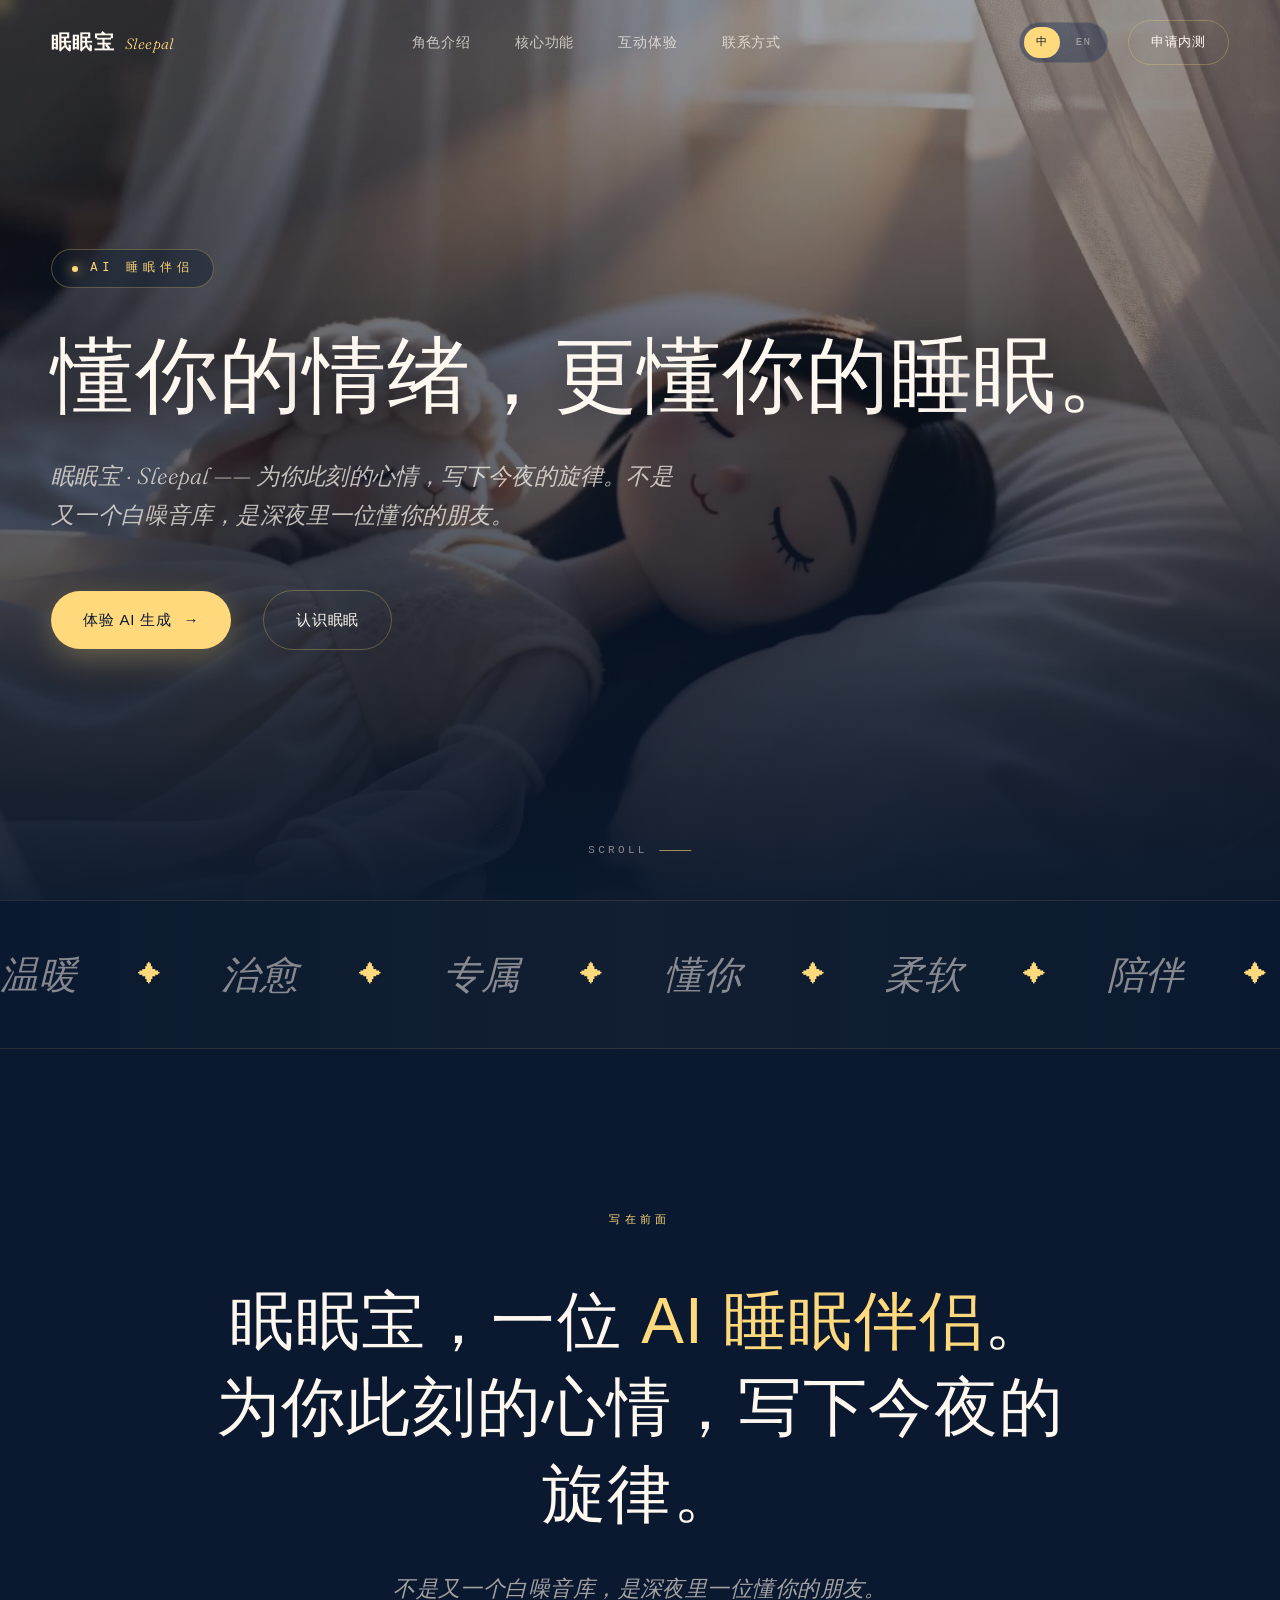
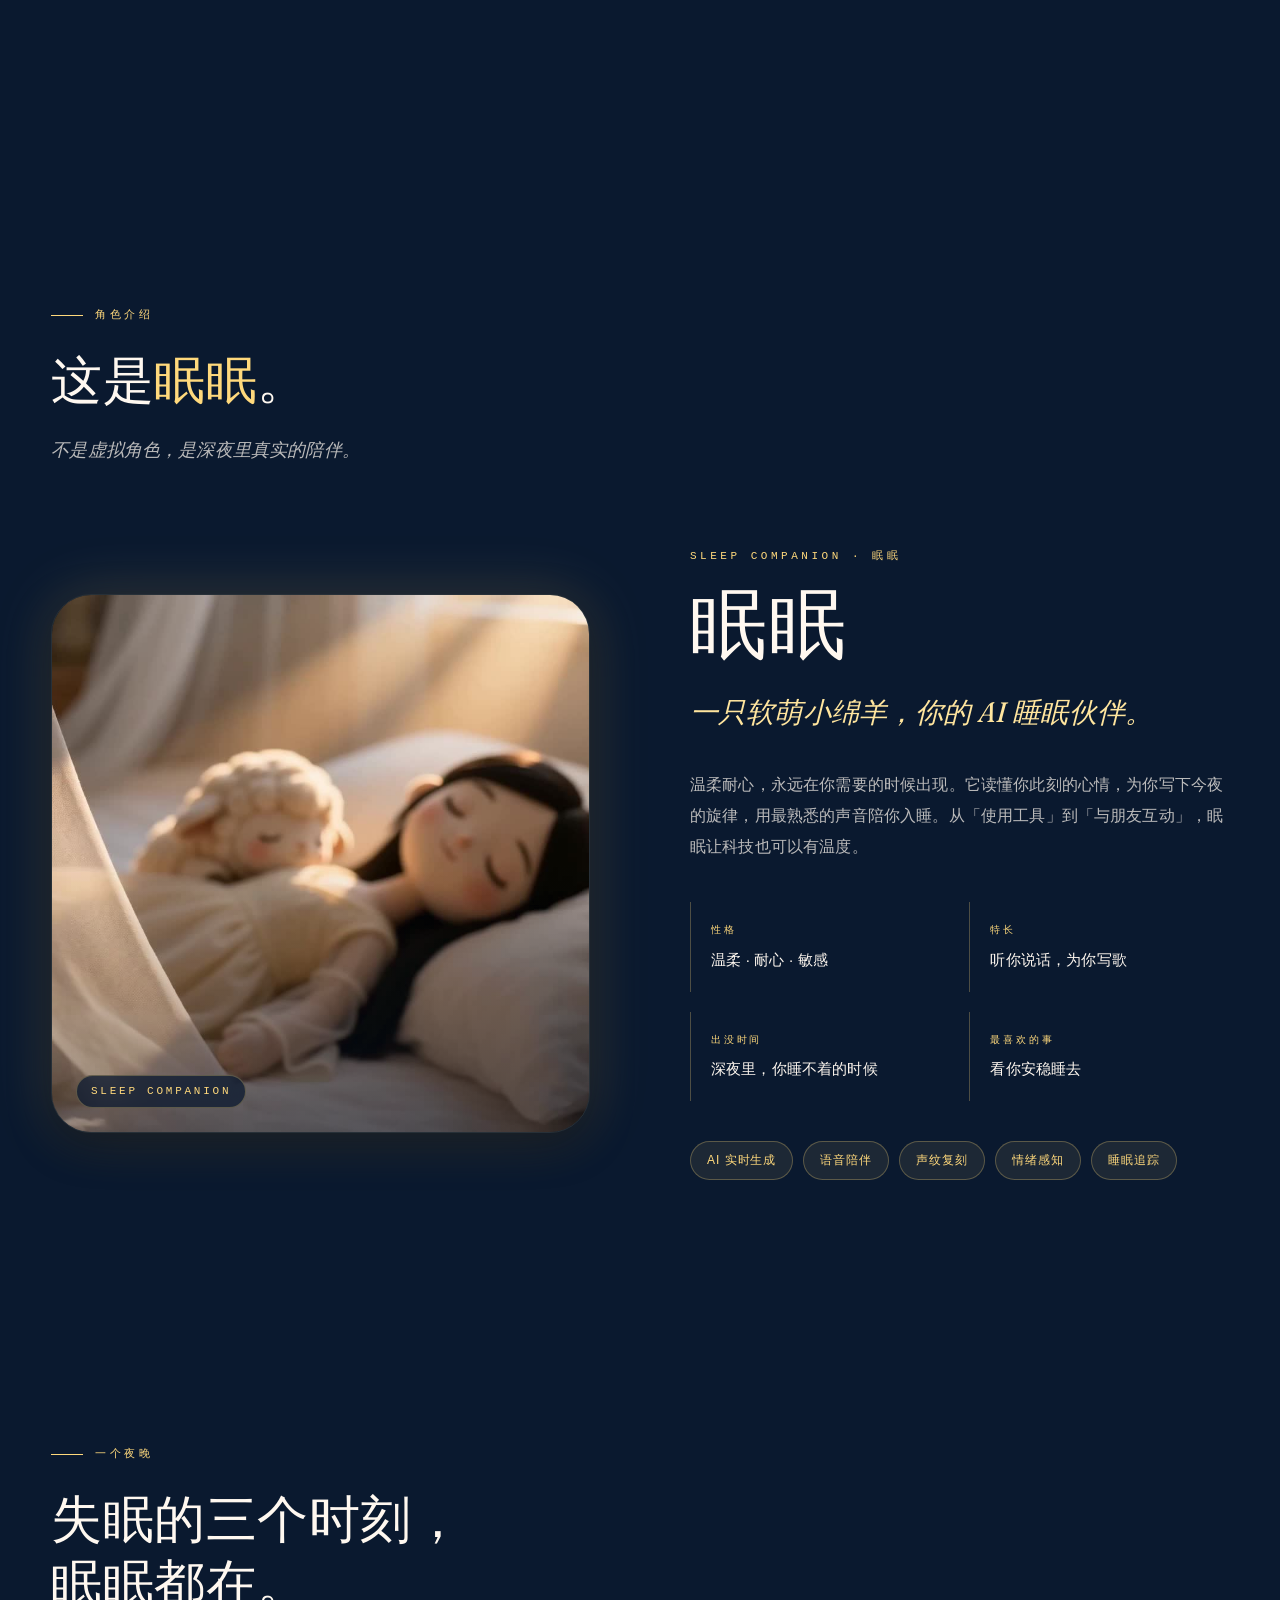
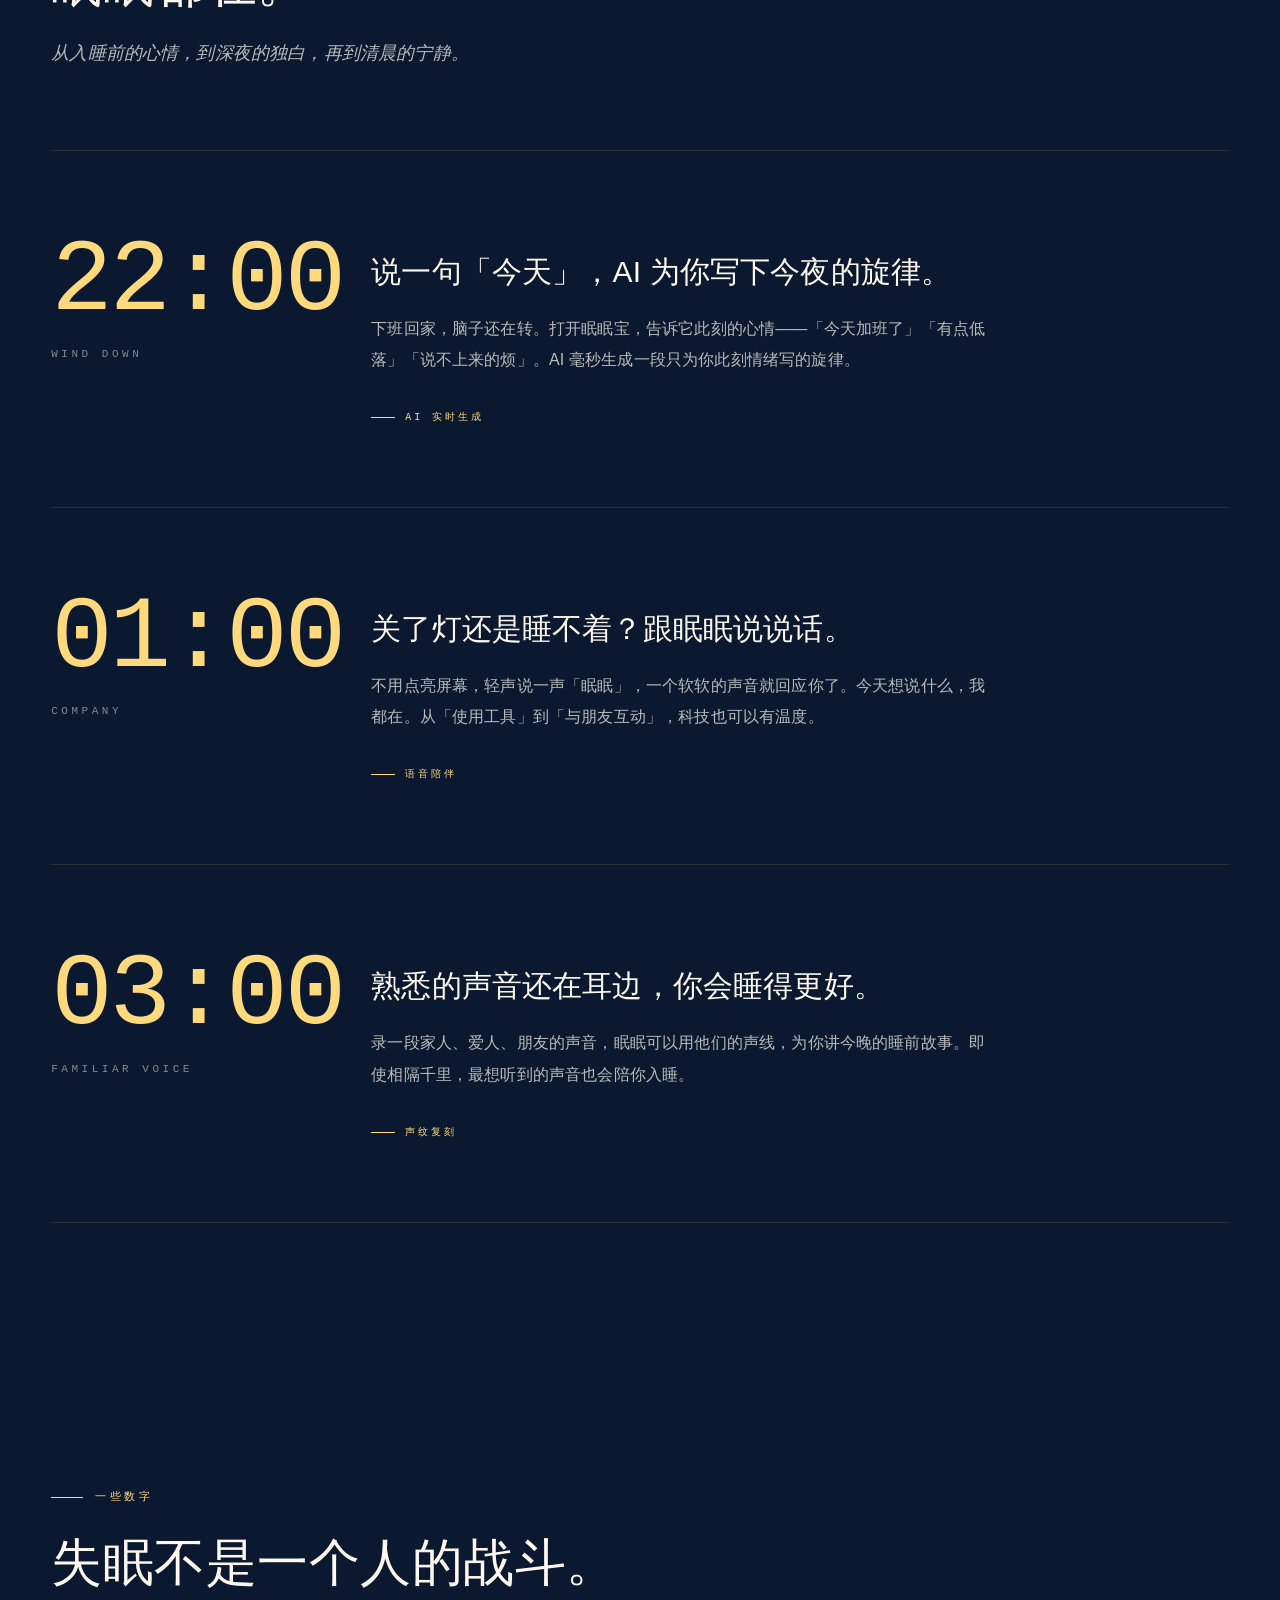
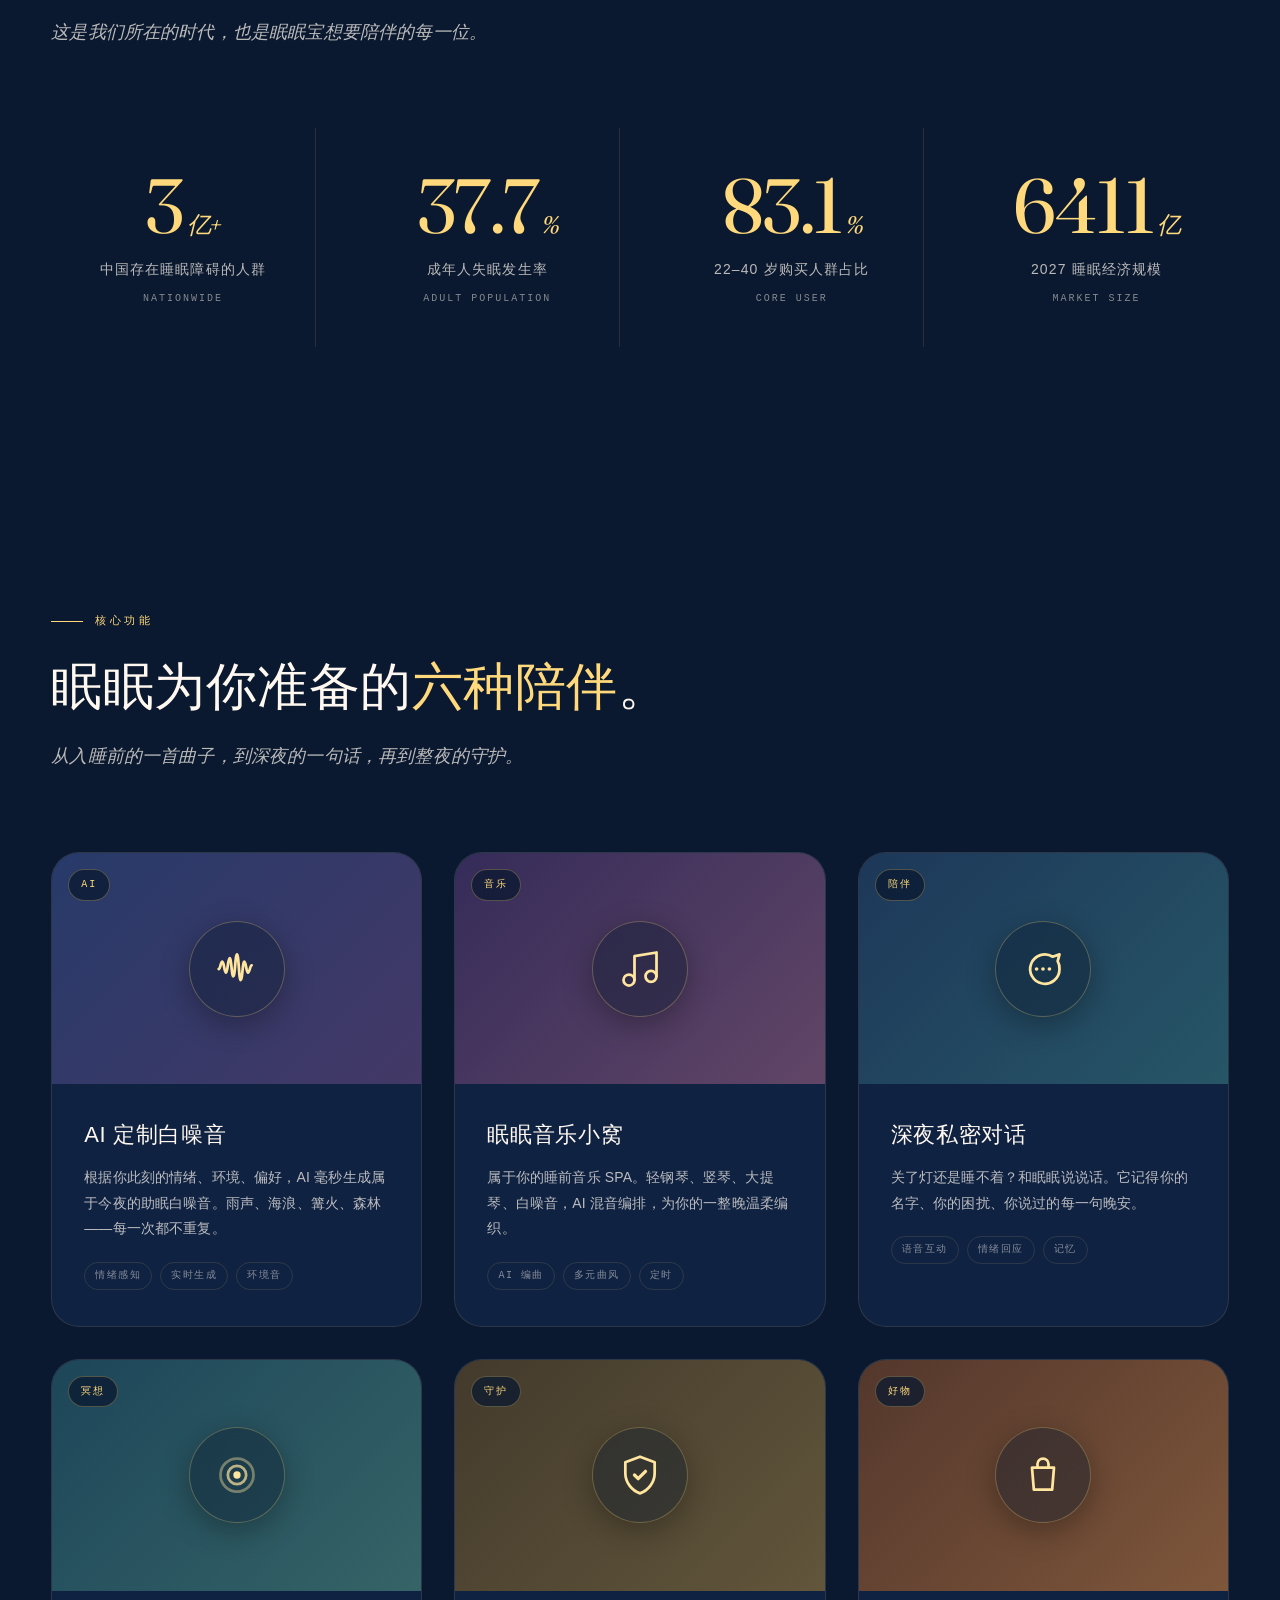
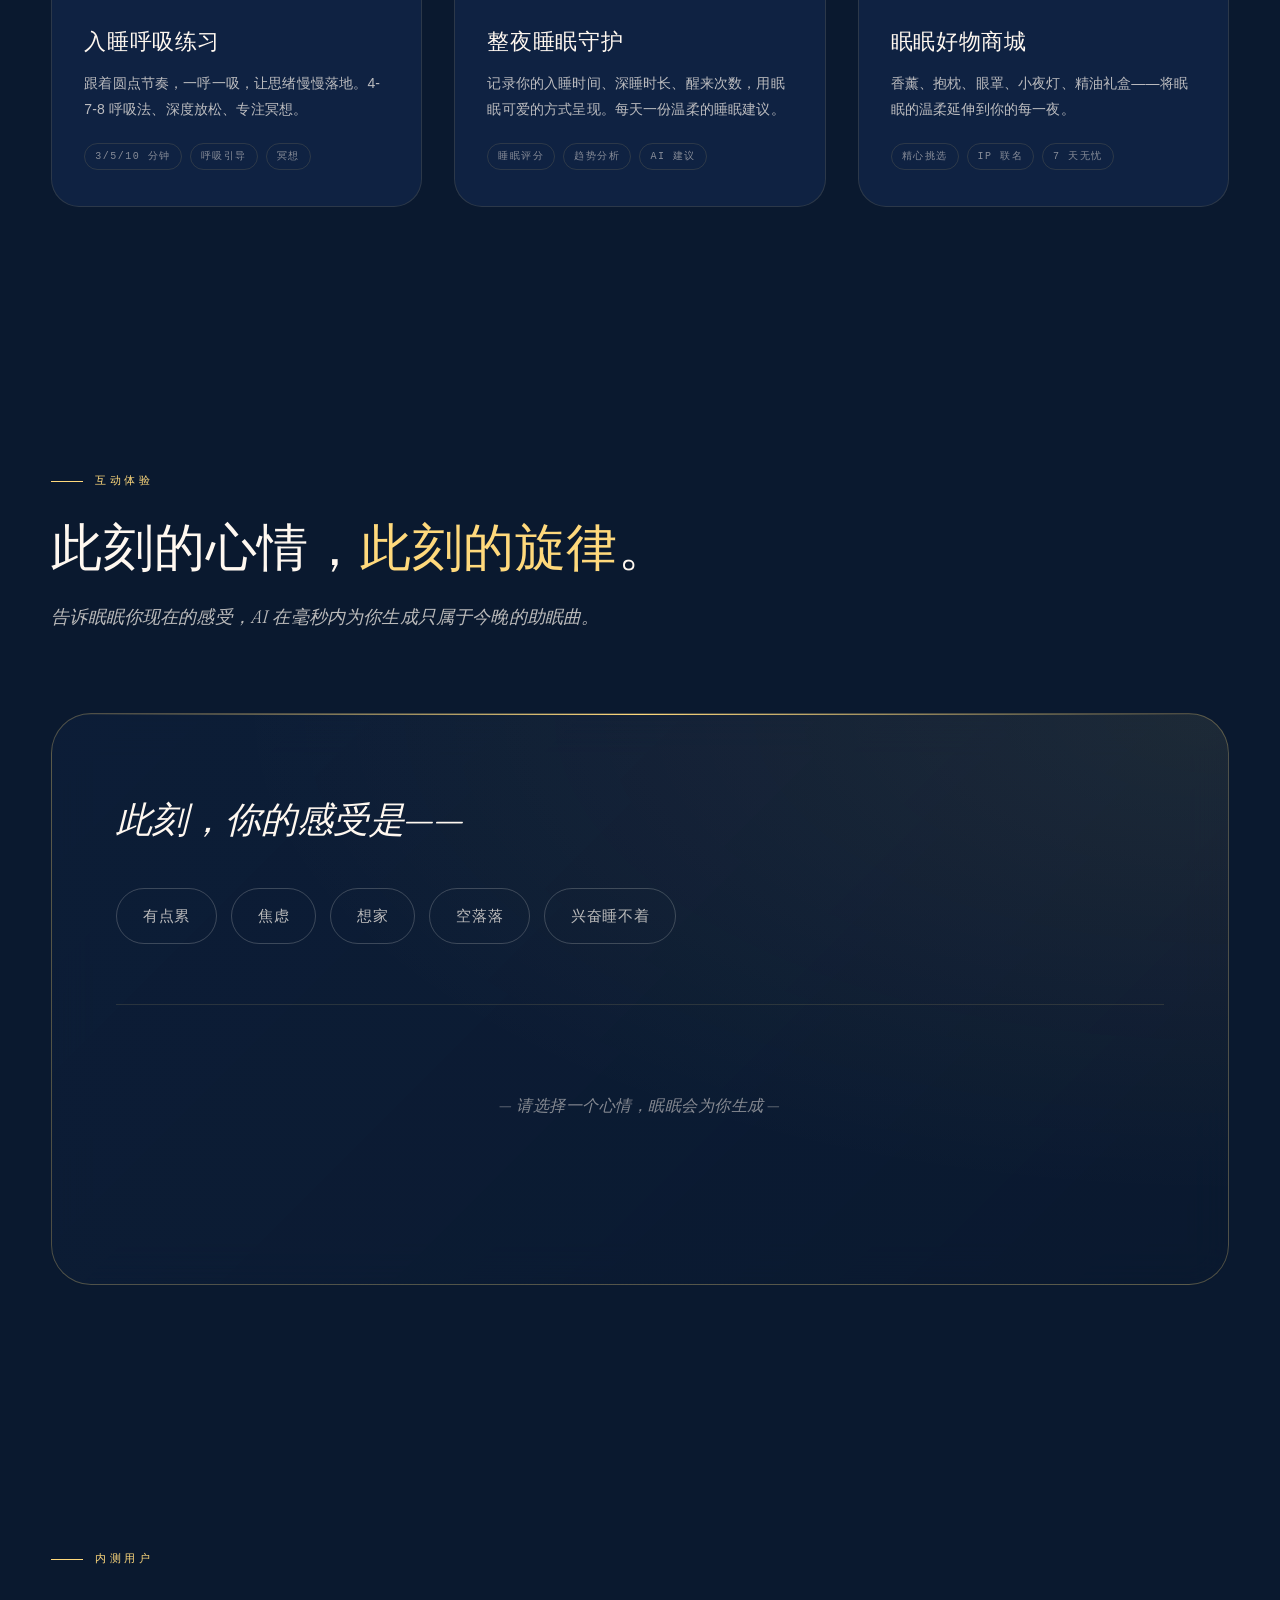
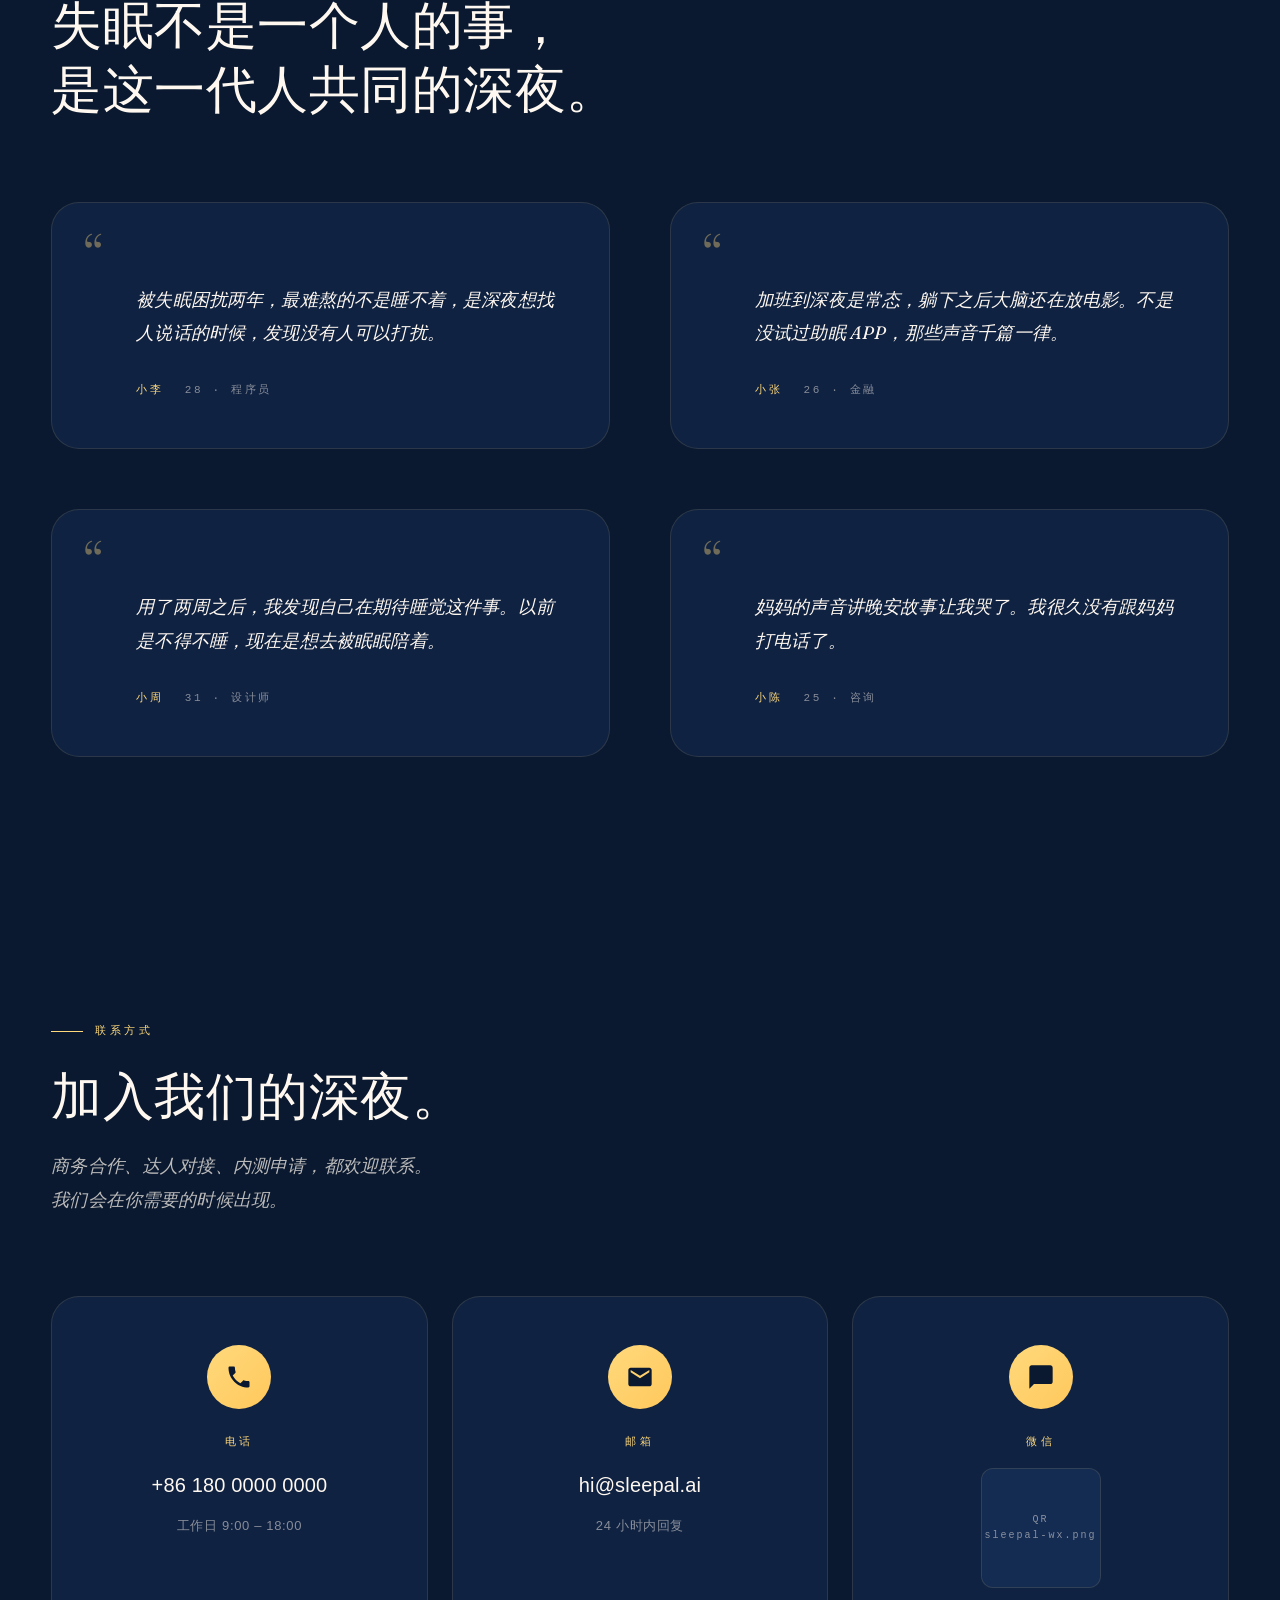
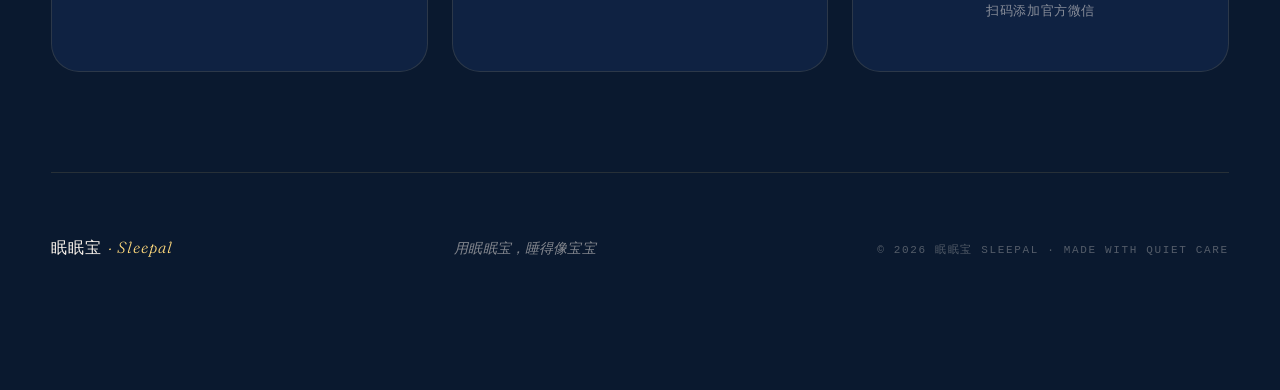
==== mianmianbao/index.html @ ff8b7fc0 "Add mobile-ready Mianmianbao subsite path" ====
<!DOCTYPE html>
<html lang="zh-CN">
<head>
<meta charset="UTF-8">
<meta name="viewport" content="width=device-width, initial-scale=1.0, viewport-fit=cover">
<meta name="theme-color" content="#0A192F">
<title>眠眠宝 Sleepal · AI 睡眠伴侣</title>
<link rel="icon" type="image/svg+xml" href="favicon.svg">
<link rel="preconnect" href="https://fonts.googleapis.com">
<link rel="preconnect" href="https://fonts.gstatic.com" crossorigin>
<link href="https://fonts.googleapis.com/css2?family=Inter:wght@300;400;500;600&family=Fraunces:opsz,wght@9..144,300;9..144,400;9..144,500;9..144,600&display=swap" rel="stylesheet">

<style>
:root {
  --bg-primary: #0A192F;
  --bg-secondary: #0F1F3D;
  --bg-tertiary: #142B52;
  --bg-card: rgba(20, 43, 82, 0.55);
  --bg-card-hover: rgba(20, 43, 82, 0.8);
  --border-subtle: rgba(255, 217, 124, 0.12);
  --border-strong: rgba(255, 217, 124, 0.28);
  --text-primary: #FFF8F0;
  --text-secondary: rgba(255, 248, 240, 0.72);
  --text-tertiary: rgba(255, 248, 240, 0.5);
  --text-quaternary: rgba(255, 248, 240, 0.3);
  --accent: #FFD97C;
  --accent-bright: #FFE59E;
  --accent-warm: #FFC85C;
  --accent-glow: rgba(255, 217, 124, 0.2);
  --accent-soft: rgba(255, 217, 124, 0.08);
  --peach: #FFE8D6;
  --dust-pink: #E8B4C8;
  --dust-lilac: #C4B4E0;
  --dust-mint: #B4E0D4;
  --font-cn: "PingFang SC", "Source Han Sans SC", "Noto Sans SC", -apple-system, BlinkMacSystemFont, sans-serif;
  --font-en: "Inter", -apple-system, BlinkMacSystemFont, sans-serif;
  --font-serif: "Fraunces", "Songti SC", "STSong", Georgia, serif;
  --font-mono: "SF Mono", "JetBrains Mono", "Menlo", monospace;
  --max-width: 1700px;
  --gutter: clamp(24px, 4vw, 80px);
  --section-py: clamp(80px, 10vw, 160px);
  --radius-sm: 12px;
  --radius: 20px;
  --radius-lg: 28px;
  --radius-xl: 40px;
  --radius-pill: 100px;
  --shadow-glow: 0 0 60px rgba(255, 217, 124, 0.2);
  --shadow-card: 0 12px 40px rgba(0, 0, 0, 0.4);
  --shadow-card-hover: 0 24px 60px rgba(0, 0, 0, 0.55);
  --ease: cubic-bezier(0.22, 1, 0.36, 1);
  --duration: 0.4s;
}
*, *::before, *::after { box-sizing: border-box; margin: 0; padding: 0; }
html { -webkit-font-smoothing: antialiased; -moz-osx-font-smoothing: grayscale; scroll-behavior: smooth; }
img, video { max-width: 100%; height: auto; display: block; }
button { font: inherit; color: inherit; background: none; border: none; cursor: pointer; }
a { color: inherit; text-decoration: none; }
ul { list-style: none; padding: 0; }
body { background: var(--bg-primary); color: var(--text-primary); font-family: var(--font-cn); font-weight: 300; line-height: 1.75; min-height: 100vh; overflow-x: hidden; letter-spacing: 0.01em; cursor: none; }
body[data-lang="en"] { font-family: var(--font-en); }

.cursor-dot, .cursor-glow { position: fixed; top: 0; left: 0; pointer-events: none; z-index: 9999; will-change: transform; transform: translate3d(-100px, -100px, 0); border-radius: 50%; }
.cursor-dot { width: 8px; height: 8px; background: var(--accent); box-shadow: 0 0 12px var(--accent); transition: width 0.3s var(--ease), height 0.3s var(--ease), opacity 0.3s ease; margin-left: -4px; margin-top: -4px; }
.cursor-glow { width: 40px; height: 40px; background: radial-gradient(circle, rgba(255, 217, 124, 0.35) 0%, transparent 70%); filter: blur(8px); transition: width 0.5s var(--ease), height 0.5s var(--ease), opacity 0.5s ease; margin-left: -20px; margin-top: -20px; }
.cursor-dot.hover { width: 40px; height: 40px; margin-left: -20px; margin-top: -20px; background: transparent; border: 1.5px solid var(--accent); }
.cursor-glow.hover { width: 100px; height: 100px; margin-left: -50px; margin-top: -50px; opacity: 0.7; }
@media (hover: none) { body { cursor: auto; } .cursor-dot, .cursor-glow { display: none; } }

.blobs { position: fixed; inset: 0; z-index: 0; pointer-events: none; overflow: hidden; }
.blob { position: absolute; border-radius: 50%; filter: blur(80px); opacity: 0.35; animation: blob-drift 20s ease-in-out infinite; will-change: transform; }
.blob-1 { width: 500px; height: 500px; background: rgba(255, 217, 124, 0.25); top: -100px; right: -100px; }
.blob-2 { width: 600px; height: 600px; background: rgba(196, 180, 224, 0.15); bottom: -200px; left: -150px; animation-delay: -10s; }
.blob-3 { width: 400px; height: 400px; background: rgba(180, 224, 212, 0.1); top: 60%; left: 40%; animation-delay: -5s; }
@keyframes blob-drift { 0%,100% { transform: translate(0,0) scale(1); } 33% { transform: translate(60px,-40px) scale(1.1); } 66% { transform: translate(-40px,50px) scale(0.95); } }
.stars { position: fixed; inset: 0; z-index: 0; pointer-events: none; }
.stars::before { content: ""; position: absolute; inset: 0; background-image: radial-gradient(1px 1px at 12% 20%, rgba(255,248,240,0.7), transparent), radial-gradient(1.2px 1.2px at 25% 45%, rgba(232,204,106,0.6), transparent), radial-gradient(1px 1px at 42% 70%, rgba(255,248,240,0.5), transparent), radial-gradient(1.5px 1.5px at 58% 15%, rgba(232,204,106,0.7), transparent), radial-gradient(1px 1px at 72% 40%, rgba(255,248,240,0.6), transparent), radial-gradient(0.8px 0.8px at 85% 65%, rgba(255,248,240,0.5), transparent), radial-gradient(1.3px 1.3px at 92% 25%, rgba(232,204,106,0.6), transparent), radial-gradient(1px 1px at 15% 85%, rgba(255,248,240,0.4), transparent); animation: twinkle 5s ease-in-out infinite; }
@keyframes twinkle { 0%,100% { opacity: 0.6; } 50% { opacity: 1; } }

.container { max-width: var(--max-width); margin: 0 auto; padding: 0 var(--gutter); width: 100%; position: relative; z-index: 1; }
.section { padding: var(--section-py) 0; position: relative; }
.section-header { max-width: 800px; margin-bottom: 80px; }
.section-eyebrow { display: inline-flex; align-items: center; gap: 12px; font-family: var(--font-mono); font-size: 11px; letter-spacing: 0.32em; color: var(--accent); text-transform: uppercase; margin-bottom: 24px; }
.section-eyebrow::before { content: ""; width: 32px; height: 1px; background: var(--accent); }
.section-title { font-family: var(--font-cn); font-size: clamp(36px, 4vw, 56px); font-weight: 300; color: var(--text-primary); line-height: 1.25; margin-bottom: 20px; letter-spacing: 0.01em; }
body[data-lang="en"] .section-title { font-family: var(--font-serif); font-weight: 400; font-style: italic; }
.section-title em { font-style: normal; color: var(--accent); font-weight: 400; }
.section-lead { font-family: var(--font-serif); font-style: italic; font-size: 18px; color: var(--text-secondary); max-width: 640px; line-height: 1.85; font-weight: 300; }

.reveal { opacity: 0; transform: translateY(30px); transition: opacity 1s var(--ease), transform 1s var(--ease); }
.reveal.visible { opacity: 1; transform: translateY(0); }
.reveal-delay-1 { transition-delay: 0.1s; } .reveal-delay-2 { transition-delay: 0.2s; } .reveal-delay-3 { transition-delay: 0.3s; } .reveal-delay-4 { transition-delay: 0.4s; }
.reveal-blur { filter: blur(10px); opacity: 0; transition: all 1.4s var(--ease); }
.reveal-blur.visible { filter: blur(0); opacity: 1; }
.split-word { display: inline-block; opacity: 0; transform: translateY(30px); transition: opacity 0.9s var(--ease), transform 0.9s var(--ease); }
.split-word.on { opacity: 1; transform: translateY(0); }

.nav { position: fixed; top: 0; left: 0; right: 0; z-index: 100; padding: 20px 0; transition: all var(--duration) var(--ease); background: transparent; border-bottom: 1px solid transparent; }
.nav.scrolled { padding: 14px 0; background: rgba(10, 25, 47, 0.85); backdrop-filter: blur(24px) saturate(140%); -webkit-backdrop-filter: blur(24px) saturate(140%); border-bottom-color: var(--border-subtle); }
.nav-inner { max-width: var(--max-width); margin: 0 auto; padding: 0 var(--gutter); display: flex; align-items: center; justify-content: space-between; gap: 40px; }
.nav-brand { display: flex; align-items: baseline; gap: 10px; flex-shrink: 0; }
.nav-brand-cn { font-family: var(--font-cn); font-size: 20px; font-weight: 600; color: var(--text-primary); letter-spacing: 0.06em; }
.nav-brand-en { font-family: var(--font-serif); font-style: italic; font-size: 15px; color: var(--accent); letter-spacing: 0.03em; }
.nav-items { display: flex; gap: 44px; align-items: center; }
.nav-items a { font-family: var(--font-cn); font-size: 14px; color: var(--text-secondary); padding: 4px 0; position: relative; transition: color 0.3s ease; letter-spacing: 0.06em; }
.nav-items a::after { content: ""; position: absolute; bottom: -4px; left: 0; width: 0; height: 1px; background: var(--accent); transition: width 0.4s var(--ease); }
.nav-items a:hover { color: var(--text-primary); }
.nav-items a:hover::after { width: 100%; }
.nav-right { display: flex; align-items: center; gap: 20px; }
.lang-toggle { display: flex; align-items: center; gap: 4px; padding: 4px; border: 1px solid var(--border-subtle); border-radius: var(--radius-pill); background: rgba(20, 43, 82, 0.4); }
.lang-toggle button { font-family: var(--font-mono); font-size: 11px; letter-spacing: 0.1em; color: var(--text-tertiary); padding: 6px 12px; border-radius: var(--radius-pill); transition: all 0.3s var(--ease); }
.lang-toggle button.active { background: var(--accent); color: var(--bg-primary); font-weight: 500; }
.lang-toggle button:not(.active):hover { color: var(--text-primary); }
.nav-cta { font-family: var(--font-cn); font-size: 13px; color: var(--text-primary); padding: 10px 22px; border: 1px solid var(--border-strong); border-radius: var(--radius-pill); transition: all 0.4s var(--ease); letter-spacing: 0.05em; white-space: nowrap; position: relative; overflow: hidden; }
.nav-cta:hover { background: var(--accent); color: var(--bg-primary); border-color: var(--accent); }

.hero { position: relative; height: 100vh; min-height: 640px; overflow: hidden; display: flex; align-items: center; }
.hero-video { position: absolute; inset: 0; width: 100%; height: 100%; object-fit: cover; z-index: 0; }
.hero-overlay { position: absolute; inset: 0; z-index: 1; background: linear-gradient(180deg, rgba(10, 25, 47, 0.4) 0%, rgba(10, 25, 47, 0.5) 50%, rgba(10, 25, 47, 0.95) 100%), radial-gradient(ellipse at 30% 50%, rgba(10, 25, 47, 0.3) 0%, transparent 60%); }
.hero-content { position: relative; z-index: 2; max-width: var(--max-width); width: 100%; margin: 0 auto; padding: 0 var(--gutter); }
.hero-eyebrow { display: inline-flex; align-items: center; gap: 12px; font-family: var(--font-mono); font-size: 12px; letter-spacing: 0.4em; color: var(--accent); text-transform: uppercase; margin-bottom: 40px; padding: 8px 20px; border: 1px solid var(--border-strong); border-radius: var(--radius-pill); background: rgba(10, 25, 47, 0.4); backdrop-filter: blur(10px); }
.hero-eyebrow::before { content: ""; width: 6px; height: 6px; border-radius: 50%; background: var(--accent); box-shadow: 0 0 12px var(--accent); animation: pulse 2s ease-in-out infinite; }
@keyframes pulse { 0%,100% { opacity: 1; transform: scale(1); } 50% { opacity: 0.5; transform: scale(0.85); } }
.hero-title { font-family: var(--font-cn); font-size: clamp(48px, 6.5vw, 96px); font-weight: 300; color: var(--text-primary); line-height: 1.15; letter-spacing: 0.01em; margin-bottom: 32px; max-width: 1100px; text-shadow: 0 4px 40px rgba(0, 0, 0, 0.5); }
body[data-lang="en"] .hero-title { font-family: var(--font-serif); font-weight: 400; font-style: italic; letter-spacing: -0.01em; }
.hero-subtitle { font-family: var(--font-serif); font-style: italic; font-size: clamp(18px, 1.8vw, 24px); color: var(--text-secondary); max-width: 640px; line-height: 1.7; margin-bottom: 56px; font-weight: 300; }
.hero-cta-row { display: flex; gap: 32px; align-items: center; flex-wrap: wrap; }
.hero-scroll-hint { position: absolute; bottom: 40px; left: 50%; transform: translateX(-50%); z-index: 3; font-family: var(--font-mono); font-size: 11px; color: var(--text-tertiary); letter-spacing: 0.3em; text-transform: uppercase; display: flex; align-items: center; gap: 12px; }
.hero-scroll-hint::after { content: ""; width: 32px; height: 1px; background: var(--accent); opacity: 0.6; animation: scroll-line 2.5s ease-in-out infinite; }
@keyframes scroll-line { 0%,100% { transform: scaleX(0.3); opacity: 0.3; } 50% { transform: scaleX(1); opacity: 0.9; } }

.btn { display: inline-flex; align-items: center; gap: 12px; font-family: var(--font-cn); font-size: 15px; font-weight: 500; padding: 16px 32px; border-radius: var(--radius-pill); cursor: pointer; transition: transform var(--duration) var(--ease), box-shadow var(--duration) var(--ease), background var(--duration) var(--ease); letter-spacing: 0.05em; white-space: nowrap; position: relative; overflow: hidden; will-change: transform; }
.btn-primary { color: var(--bg-primary); background: var(--accent); box-shadow: 0 8px 32px rgba(255, 217, 124, 0.3); }
.btn-primary:hover { box-shadow: 0 14px 40px rgba(255, 217, 124, 0.5); background: var(--accent-bright); }
.btn-primary .arrow { transition: transform var(--duration) var(--ease); }
.btn-primary:hover .arrow { transform: translateX(6px); }
.btn-ghost { color: var(--text-primary); background: transparent; border: 1px solid var(--border-strong); }
.btn-ghost:hover { background: rgba(255, 217, 124, 0.1); border-color: var(--accent); }
.ripple { position: absolute; border-radius: 50%; background: rgba(255,255,255,0.4); transform: scale(0); animation: ripple 0.6s var(--ease); pointer-events: none; }
@keyframes ripple { to { transform: scale(4); opacity: 0; } }

.marquee { padding: 40px 0; overflow: hidden; border-top: 1px solid var(--border-subtle); border-bottom: 1px solid var(--border-subtle); background: linear-gradient(90deg, transparent 0%, rgba(255,217,124,0.03) 50%, transparent 100%); }
.marquee-track { display: flex; gap: 60px; white-space: nowrap; animation: marquee 40s linear infinite; will-change: transform; }
.marquee-item { font-family: var(--font-serif); font-style: italic; font-size: clamp(24px, 3vw, 40px); color: var(--text-tertiary); font-weight: 300; letter-spacing: 0.02em; display: inline-flex; align-items: center; gap: 60px; }
.marquee-item::after { content: "✦"; color: var(--accent); font-style: normal; font-size: 0.6em; }
@keyframes marquee { 0% { transform: translateX(0); } 100% { transform: translateX(-50%); } }

.manifesto { min-height: 80vh; display: flex; flex-direction: column; align-items: center; justify-content: center; padding: 120px var(--gutter); text-align: center; position: relative; }
.manifesto-mark { font-family: var(--font-mono); font-size: 11px; letter-spacing: 0.4em; color: var(--accent); text-transform: uppercase; margin-bottom: 48px; opacity: 0.7; }
.manifesto-line { font-family: var(--font-cn); font-size: clamp(32px, 5vw, 64px); font-weight: 300; color: var(--text-primary); line-height: 1.35; letter-spacing: 0.02em; max-width: 900px; margin-bottom: 32px; }
body[data-lang="en"] .manifesto-line { font-family: var(--font-serif); font-style: italic; font-weight: 400; }
.manifesto-line em { font-style: normal; color: var(--accent); font-weight: 400; }
.manifesto-sub { font-family: var(--font-serif); font-size: clamp(18px, 2vw, 22px); font-style: italic; color: rgba(245,237,227,0.65); font-weight: 300; letter-spacing: 0.02em; max-width: 640px; }

.char-showcase { display: grid; grid-template-columns: 1fr 1fr; gap: 100px; align-items: center; }
.char-frame { position: relative; aspect-ratio: 1; max-width: 620px; margin: 0 auto; will-change: transform; transition: transform 0.6s var(--ease); border-radius: var(--radius-xl); overflow: hidden; box-shadow: var(--shadow-card), var(--shadow-glow); border: 1px solid var(--border-subtle); }
.char-frame-img { width: 100%; height: 100%; object-fit: cover; display: block; }
.char-frame-overlay { position: absolute; inset: 0; background: linear-gradient(180deg, transparent 0%, transparent 50%, rgba(10, 25, 47, 0.4) 100%); pointer-events: none; }
.char-frame-glow { position: absolute; inset: -20%; background: conic-gradient(from 0deg, transparent 0deg, rgba(255,217,124,0.2) 90deg, transparent 180deg); animation: rotate 15s linear infinite; pointer-events: none; opacity: 0.6; z-index: -1; }
@keyframes rotate { to { transform: rotate(360deg); } }
.char-frame-tag { position: absolute; bottom: 24px; left: 24px; font-family: var(--font-mono); font-size: 11px; color: var(--accent); letter-spacing: 0.25em; text-transform: uppercase; padding: 6px 14px; background: rgba(10, 25, 47, 0.75); backdrop-filter: blur(12px); border-radius: var(--radius-pill); border: 1px solid var(--border-strong); }

.char-content { max-width: 540px; }
.char-role { font-family: var(--font-mono); font-size: 11px; color: var(--accent); letter-spacing: 0.32em; text-transform: uppercase; margin-bottom: 20px; }
.char-name { font-family: var(--font-cn); font-size: clamp(60px, 6vw, 96px); font-weight: 400; color: var(--text-primary); line-height: 1; margin-bottom: 28px; letter-spacing: 0.03em; }
body[data-lang="en"] .char-name { font-family: var(--font-serif); font-weight: 500; font-style: italic; }
.char-tagline { font-family: var(--font-serif); font-style: italic; font-size: clamp(22px, 2.2vw, 28px); color: var(--accent-bright); margin-bottom: 36px; line-height: 1.5; font-weight: 400; }
.char-desc { font-family: var(--font-cn); font-size: 16px; color: var(--text-secondary); line-height: 1.95; margin-bottom: 40px; }
.char-personality { display: grid; grid-template-columns: repeat(2, 1fr); gap: 20px; margin-bottom: 40px; }
.personality-item { padding: 20px; border-left: 1px solid var(--border-strong); transition: all 0.4s var(--ease); }
.personality-item:hover { border-left-color: var(--accent); background: var(--accent-soft); }
.personality-label { font-family: var(--font-mono); font-size: 10px; color: var(--accent); letter-spacing: 0.28em; text-transform: uppercase; margin-bottom: 8px; }
.personality-value { font-family: var(--font-cn); font-size: 15px; color: var(--text-primary); line-height: 1.6; }
.char-features { display: flex; flex-wrap: wrap; gap: 10px; }
.char-feature { font-family: var(--font-cn); font-size: 12px; color: var(--accent); padding: 8px 16px; border: 1px solid var(--border-strong); border-radius: var(--radius-pill); background: var(--accent-soft); letter-spacing: 0.08em; }

.moments { display: flex; flex-direction: column; gap: 0; }
.moment { display: grid; grid-template-columns: 240px 1fr; gap: 80px; padding: 80px 0; border-top: 1px solid var(--border-subtle); align-items: start; }
.moment:last-child { border-bottom: 1px solid var(--border-subtle); }
.moment-time-block { position: relative; }
.moment-time { font-family: var(--font-mono); font-size: clamp(56px, 8vw, 108px); font-weight: 200; color: var(--accent); letter-spacing: -0.03em; line-height: 1; margin-bottom: 12px; }
.moment-label { font-family: var(--font-mono); font-size: 11px; color: var(--text-tertiary); letter-spacing: 0.32em; text-transform: uppercase; }
.moment-content { padding-top: 20px; }
.moment-head { font-family: var(--font-cn); font-size: clamp(22px, 2.6vw, 30px); font-weight: 400; color: var(--text-primary); line-height: 1.4; margin-bottom: 20px; }
body[data-lang="en"] .moment-head { font-family: var(--font-serif); font-weight: 500; }
.moment-body { font-family: var(--font-cn); font-size: 16px; color: var(--text-secondary); line-height: 1.95; margin-bottom: 24px; max-width: 620px; }
.moment-tag { display: inline-flex; align-items: center; gap: 10px; font-family: var(--font-mono); font-size: 10px; color: var(--accent); letter-spacing: 0.3em; text-transform: uppercase; }
.moment-tag::before { content: ""; width: 24px; height: 1px; background: var(--accent); }

.stats { display: grid; grid-template-columns: repeat(4, 1fr); gap: 40px; }
.stat { text-align: center; padding: 40px 20px; border-right: 1px solid var(--border-subtle); }
.stat:last-child { border-right: none; }
.stat-num { font-family: var(--font-serif); font-size: clamp(48px, 6vw, 80px); font-weight: 400; color: var(--accent); line-height: 1; margin-bottom: 12px; letter-spacing: -0.02em; }
.stat-unit { font-family: var(--font-serif); font-size: 24px; color: var(--accent); font-style: italic; margin-left: 4px; }
.stat-label { font-family: var(--font-cn); font-size: 14px; color: var(--text-secondary); letter-spacing: 0.08em; }
.stat-sub { font-family: var(--font-mono); font-size: 10px; color: var(--text-tertiary); letter-spacing: 0.2em; text-transform: uppercase; margin-top: 8px; }

.features-grid { display: grid; grid-template-columns: repeat(3, 1fr); gap: 32px; }
.feature-card { border-radius: var(--radius-lg); overflow: hidden; background: var(--bg-card); border: 1px solid var(--border-subtle); transition: transform var(--duration) var(--ease), background var(--duration) var(--ease), border-color var(--duration) var(--ease), box-shadow var(--duration) var(--ease); cursor: pointer; position: relative; }
.feature-card:hover { transform: translateY(-6px); border-color: var(--border-strong); box-shadow: var(--shadow-card-hover); }
.feature-visual { position: relative; aspect-ratio: 16 / 10; overflow: hidden; display: flex; align-items: center; justify-content: center; }
.feature-visual::before { content: ""; position: absolute; inset: 0; opacity: 0.9; }
.feature-card:nth-child(1) .feature-visual::before { background: linear-gradient(135deg, #2A3D6E 0%, #4A3B6B 100%); }
.feature-card:nth-child(2) .feature-visual::before { background: linear-gradient(135deg, #3A2D5C 0%, #6B4A6B 100%); }
.feature-card:nth-child(3) .feature-visual::before { background: linear-gradient(135deg, #1F3A5C 0%, #2A5C6B 100%); }
.feature-card:nth-child(4) .feature-visual::before { background: linear-gradient(135deg, #1F4A5C 0%, #3A6B6B 100%); }
.feature-card:nth-child(5) .feature-visual::before { background: linear-gradient(135deg, #4A3D2A 0%, #6B5C3A 100%); }
.feature-card:nth-child(6) .feature-visual::before { background: linear-gradient(135deg, #5C3A2A 0%, #8B5C3A 100%); }
.feature-icon { position: relative; z-index: 2; width: 96px; height: 96px; display: flex; align-items: center; justify-content: center; border-radius: 50%; background: rgba(10, 25, 47, 0.4); backdrop-filter: blur(20px); border: 1px solid var(--border-strong); box-shadow: 0 8px 30px rgba(0, 0, 0, 0.3); transition: transform 0.5s var(--ease); }
.feature-card:hover .feature-icon { transform: scale(1.1) rotate(-3deg); }
.feature-icon svg { width: 44px; height: 44px; color: var(--accent-bright); }
.feature-badge { position: absolute; top: 16px; left: 16px; z-index: 3; padding: 6px 12px; border-radius: var(--radius-pill); background: rgba(10, 25, 47, 0.75); backdrop-filter: blur(12px); font-family: var(--font-mono); font-size: 10px; color: var(--accent); letter-spacing: 0.2em; border: 1px solid var(--border-strong); text-transform: uppercase; }
.feature-info { padding: 32px 32px 36px; }
.feature-title { font-family: var(--font-cn); font-size: 22px; font-weight: 500; color: var(--text-primary); margin-bottom: 10px; letter-spacing: 0.03em; }
body[data-lang="en"] .feature-title { font-family: var(--font-serif); font-weight: 500; }
.feature-desc { font-family: var(--font-cn); font-size: 14px; color: var(--text-secondary); line-height: 1.85; margin-bottom: 20px; }
.feature-tags { display: flex; gap: 8px; flex-wrap: wrap; }
.feature-tag { font-family: var(--font-mono); font-size: 10px; color: var(--text-tertiary); letter-spacing: 0.15em; text-transform: uppercase; padding: 4px 10px; border: 1px solid var(--border-subtle); border-radius: var(--radius-pill); }

.demo-stage { padding: 80px clamp(32px, 5vw, 80px); background: radial-gradient(ellipse at top right, rgba(255, 217, 124, 0.08), transparent 60%), linear-gradient(135deg, rgba(15, 33, 61, 0.6) 0%, rgba(10, 25, 47, 0.8) 100%); border: 1px solid var(--border-strong); border-radius: var(--radius-xl); backdrop-filter: blur(20px); position: relative; overflow: hidden; }
.demo-stage::before { content: ""; position: absolute; top: 0; left: 0; right: 0; height: 1px; background: linear-gradient(90deg, transparent, var(--accent), transparent); }
.demo-prompt { font-family: var(--font-serif); font-size: clamp(24px, 3vw, 36px); color: var(--text-primary); margin-bottom: 44px; font-style: italic; font-weight: 400; line-height: 1.4; }
.demo-picker { display: flex; flex-wrap: wrap; gap: 14px; margin-bottom: 60px; }
.demo-chip { font-family: var(--font-cn); font-size: 15px; color: var(--text-secondary); background: transparent; border: 1px solid rgba(255, 248, 240, 0.2); padding: 14px 26px; border-radius: var(--radius-pill); transition: all var(--duration) var(--ease); letter-spacing: 0.04em; position: relative; overflow: visible; }
.demo-chip:hover { border-color: var(--accent); color: var(--text-primary); transform: translateY(-2px); }
.demo-chip.active { background: var(--accent); color: var(--bg-primary); border-color: var(--accent); font-weight: 500; box-shadow: 0 4px 20px var(--accent-glow); }
.demo-canvas { min-height: 200px; padding: 48px 0; display: flex; align-items: center; justify-content: center; border-top: 1px solid var(--border-subtle); }
.demo-empty { font-family: var(--font-serif); font-style: italic; font-size: 16px; color: var(--text-tertiary); letter-spacing: 0.03em; }
.demo-loading { display: none; flex-direction: column; align-items: center; gap: 28px; }
.demo-loading.on { display: flex; }
.dots { display: flex; gap: 12px; }
.dots span { width: 8px; height: 8px; border-radius: 50%; background: var(--accent); box-shadow: 0 0 12px var(--accent); animation: dot-jump 1.4s ease-in-out infinite; }
.dots span:nth-child(2) { animation-delay: 0.15s; } .dots span:nth-child(3) { animation-delay: 0.3s; } .dots span:nth-child(4) { animation-delay: 0.45s; } .dots span:nth-child(5) { animation-delay: 0.6s; }
@keyframes dot-jump { 0%,100% { transform: translateY(0); opacity: 0.4; } 50% { transform: translateY(-16px); opacity: 1; } }
.demo-loading-text { font-family: var(--font-serif); font-size: 16px; font-style: italic; color: var(--text-secondary); letter-spacing: 0.03em; }
.demo-track { display: none; align-items: center; gap: 40px; width: 100%; flex-wrap: wrap; }
.demo-track.on { display: flex; }
.track-play { width: 68px; height: 68px; border-radius: 50%; background: var(--accent); color: var(--bg-primary); display: flex; align-items: center; justify-content: center; box-shadow: 0 6px 30px var(--accent-glow); transition: transform var(--duration) var(--ease); flex-shrink: 0; }
.track-play:hover { transform: scale(1.08); }
.track-play svg { width: 24px; height: 24px; margin-left: 3px; }
.track-info { flex: 1; min-width: 220px; }
.track-title { font-family: var(--font-serif); font-size: clamp(24px, 2.6vw, 32px); color: var(--text-primary); margin-bottom: 8px; font-weight: 400; font-style: italic; letter-spacing: 0.01em; }
.track-meta { font-family: var(--font-mono); font-size: 11px; color: var(--text-tertiary); letter-spacing: 0.15em; text-transform: uppercase; }
.waveform { flex: 1; min-width: 200px; height: 44px; display: flex; align-items: center; gap: 3px; }
.waveform span { flex: 1; background: linear-gradient(180deg, var(--accent-bright), var(--accent)); border-radius: 2px; animation: wave 1.4s ease-in-out infinite; }
@keyframes wave { 0%,100% { height: 20%; opacity: 0.5; } 50% { height: 100%; opacity: 1; } }

.sparkle { position: fixed; pointer-events: none; z-index: 9998; width: 6px; height: 6px; border-radius: 50%; background: var(--accent-bright); box-shadow: 0 0 8px var(--accent); animation: sparkle 0.8s var(--ease) forwards; }
@keyframes sparkle { 0% { transform: translate(0,0) scale(1); opacity: 1; } 100% { transform: translate(var(--x), var(--y)) scale(0); opacity: 0; } }

.voices-grid { display: grid; grid-template-columns: repeat(2, 1fr); gap: 60px; }
.voice-card { padding: 48px 44px; background: var(--bg-card); border-radius: var(--radius-lg); border: 1px solid var(--border-subtle); transition: all var(--duration) var(--ease); position: relative; }
.voice-card:hover { border-color: var(--border-strong); transform: translateY(-4px); background: var(--bg-card-hover); }
.voice-card::before { content: "\201C"; position: absolute; top: 24px; left: 32px; font-family: var(--font-serif); font-size: 60px; color: var(--accent); opacity: 0.4; line-height: 1; }
.voice-quote { font-family: var(--font-serif); font-size: 18px; font-style: italic; color: var(--text-primary); line-height: 1.85; margin: 32px 0 32px; padding-left: 40px; font-weight: 400; }
.voice-attr { font-family: var(--font-mono); font-size: 11px; color: var(--accent); letter-spacing: 0.24em; padding-left: 40px; }
.voice-attr span { color: var(--text-tertiary); margin-left: 12px; }

.contact-grid { display: grid; grid-template-columns: repeat(3, 1fr); gap: 24px; margin-bottom: 100px; }
.contact-card { padding: 48px 40px; border-radius: var(--radius-lg); background: var(--bg-card); border: 1px solid var(--border-subtle); text-align: center; transition: all var(--duration) var(--ease); }
.contact-card:hover { background: var(--bg-card-hover); border-color: var(--border-strong); transform: translateY(-4px); }
.contact-icon { width: 64px; height: 64px; margin: 0 auto 24px; border-radius: 50%; background: linear-gradient(135deg, var(--accent), var(--accent-warm)); display: flex; align-items: center; justify-content: center; color: var(--bg-primary); position: relative; }
.contact-icon::before { content: ""; position: absolute; inset: -8px; border-radius: 50%; border: 1px solid var(--accent); opacity: 0; animation: pulse-ring 2s ease-out infinite; }
@keyframes pulse-ring { 0% { opacity: 0.6; transform: scale(0.9); } 100% { opacity: 0; transform: scale(1.4); } }
.contact-icon svg { width: 28px; height: 28px; fill: currentColor; }
.contact-label { font-family: var(--font-mono); font-size: 11px; color: var(--accent); letter-spacing: 0.32em; text-transform: uppercase; margin-bottom: 16px; }
.contact-value { display: block; font-family: var(--font-cn); font-size: 20px; font-weight: 500; color: var(--text-primary); margin-bottom: 12px; transition: color 0.3s ease; }
.contact-value:hover { color: var(--accent); }
.contact-note { font-family: var(--font-cn); font-size: 13px; color: var(--text-tertiary); letter-spacing: 0.05em; }
.contact-qr { width: 120px; height: 120px; margin: 0 auto 12px; border-radius: var(--radius-sm); background: var(--bg-tertiary); border: 1px solid var(--border-subtle); display: flex; align-items: center; justify-content: center; }
.qr-placeholder { font-family: var(--font-mono); font-size: 10px; color: var(--text-tertiary); letter-spacing: 0.2em; text-align: center; line-height: 1.6; }

.footer { padding: 60px 0 0; border-top: 1px solid var(--border-subtle); display: flex; justify-content: space-between; align-items: baseline; flex-wrap: wrap; gap: 20px; }
.footer-brand { font-family: var(--font-cn); font-size: 16px; color: var(--text-primary); letter-spacing: 0.06em; }
.footer-brand-en { font-family: var(--font-serif); font-style: italic; color: var(--accent); margin-left: 6px; }
.footer-slogan { font-family: var(--font-serif); font-style: italic; font-size: 14px; color: var(--text-tertiary); flex: 1; text-align: center; }
.footer-meta { font-family: var(--font-mono); font-size: 11px; color: var(--text-quaternary); letter-spacing: 0.15em; text-transform: uppercase; }

@media (max-width: 1024px) {
  .char-showcase { grid-template-columns: 1fr; gap: 60px; }
  .features-grid { grid-template-columns: repeat(2, 1fr); }
  .contact-grid { grid-template-columns: 1fr; gap: 16px; }
  .stats { grid-template-columns: repeat(2, 1fr); gap: 20px; }
  .stat { border-right: none; border-bottom: 1px solid var(--border-subtle); }
  .voices-grid { grid-template-columns: 1fr; gap: 32px; }
}
@media (max-width: 768px) {
  :root { --gutter: 18px; }
  body { cursor: auto; } .cursor-dot, .cursor-glow { display: none; }
  .blobs { opacity: 0.55; }
  .blob { animation: none; filter: blur(60px); }
  .nav { padding: max(12px, env(safe-area-inset-top)) 0 12px; }
  .nav.scrolled { padding: max(10px, env(safe-area-inset-top)) 0 10px; }
  .nav-inner { gap: 10px; }
  .nav-brand { gap: 0; }
  .nav-brand-cn { font-size: 18px; white-space: nowrap; }
  .nav-brand-en { display: none; }
  .nav-items { display: none; }
  .nav-right { gap: 8px; }
  .nav-cta { padding: 8px 16px; font-size: 12px; }
  .lang-toggle button { padding: 5px 10px; font-size: 10px; }
  .hero { height: 100svh; min-height: 560px; }
  .hero-video { display: none; }
  .hero { background: linear-gradient(180deg, rgba(10,25,47,.12), rgba(10,25,47,.88)), url("hero-poster.jpg") center / cover no-repeat; }
  .hero-title { font-size: clamp(36px, 8vw, 52px); }
  .hero-eyebrow { font-size: 10px; padding: 6px 14px; margin-bottom: 28px; }
  .hero-subtitle { font-size: 16px; margin-bottom: 40px; }
  .hero-cta-row { gap: 16px; }
  .btn { padding: 14px 24px; font-size: 14px; }
  .section { padding: 80px 0; }
  .section-header { margin-bottom: 48px; }
  .section-title { font-size: clamp(28px, 6vw, 40px); }
  .char-name { font-size: clamp(48px, 10vw, 64px); }
  .char-tagline { font-size: 18px; }
  .char-personality { grid-template-columns: 1fr; gap: 12px; }
  .moment { grid-template-columns: 1fr; gap: 24px; padding: 48px 0; }
  .moment-time { font-size: clamp(48px, 14vw, 72px); }
  .features-grid { grid-template-columns: 1fr; gap: 20px; }
  .demo-stage { padding: 48px 24px; }
  .demo-prompt { font-size: 22px; margin-bottom: 32px; }
  .demo-chip { padding: 12px 20px; font-size: 14px; }
  .demo-track { flex-direction: column; align-items: stretch; text-align: center; gap: 24px; }
  .waveform { min-width: unset; }
  .contact-card { padding: 36px 24px; }
  .voice-card { padding: 32px 24px; }
  .footer { flex-direction: column; align-items: center; text-align: center; }
  .footer-slogan { flex: none; }
}
@media (max-width: 390px) {
  .nav-cta { display: none; }
  .hero-title { font-size: 36px; }
  .hero-cta-row { align-items: stretch; }
  .hero-cta-row .btn { justify-content: center; width: 100%; }
  .stats { grid-template-columns: 1fr; }
}
@media (prefers-reduced-motion: reduce) {
  *, *::before, *::after { animation-duration: 0.01ms !important; transition-duration: 0.01ms !important; }
  .hero-video { display: none; }
  .hero { background: linear-gradient(135deg, var(--bg-primary), var(--bg-secondary)); }
}
</style>
</head>
<body data-lang="zh">

<div class="cursor-glow" id="cursor-glow"></div>
<div class="cursor-dot" id="cursor-dot"></div>

<div class="blobs" aria-hidden="true"><div class="blob blob-1"></div><div class="blob blob-2"></div><div class="blob blob-3"></div></div>
<div class="stars" aria-hidden="true"></div>

<svg width="0" height="0" style="position:absolute" aria-hidden="true">
  <defs>
    <symbol id="i-wave" viewBox="0 0 24 24"><path d="M2 12c1 0 1-4 2-4s1 6 2 6 1-8 2-8 1 10 2 10 1-12 2-12 1 14 2 14 1-10 2-10 1 6 2 6 1-4 2-4" fill="none" stroke="currentColor" stroke-width="1.5" stroke-linecap="round" stroke-linejoin="round"/></symbol>
    <symbol id="i-music" viewBox="0 0 24 24"><path d="M9 18V5l12-2v13" fill="none" stroke="currentColor" stroke-width="1.5" stroke-linecap="round" stroke-linejoin="round"/><circle cx="6" cy="18" r="3" fill="none" stroke="currentColor" stroke-width="1.5"/><circle cx="18" cy="16" r="3" fill="none" stroke="currentColor" stroke-width="1.5"/></symbol>
    <symbol id="i-chat" viewBox="0 0 24 24"><path d="M21 12a8 8 0 1 1-3.7-6.7L21 4l-1 3.7A8 8 0 0 1 21 12z" fill="none" stroke="currentColor" stroke-width="1.5" stroke-linecap="round" stroke-linejoin="round"/><circle cx="8.5" cy="12" r="1" fill="currentColor"/><circle cx="12" cy="12" r="1" fill="currentColor"/><circle cx="15.5" cy="12" r="1" fill="currentColor"/></symbol>
    <symbol id="i-breath" viewBox="0 0 24 24"><circle cx="12" cy="12" r="9" fill="none" stroke="currentColor" stroke-width="1.5" opacity="0.4"/><circle cx="12" cy="12" r="5" fill="none" stroke="currentColor" stroke-width="1.5" opacity="0.7"/><circle cx="12" cy="12" r="2" fill="currentColor"/></symbol>
    <symbol id="i-shield" viewBox="0 0 24 24"><path d="M12 2 4 5v6c0 5 3.5 9.5 8 11 4.5-1.5 8-6 8-11V5l-8-3z" fill="none" stroke="currentColor" stroke-width="1.5" stroke-linejoin="round"/><path d="M9 12l2 2 4-4" stroke="currentColor" stroke-width="1.8" stroke-linecap="round" stroke-linejoin="round" fill="none"/></symbol>
    <symbol id="i-bag" viewBox="0 0 24 24"><path d="M6 8h12l-1 12H7L6 8z" fill="none" stroke="currentColor" stroke-width="1.5" stroke-linejoin="round"/><path d="M9 8V6a3 3 0 1 1 6 0v2" fill="none" stroke="currentColor" stroke-width="1.5" stroke-linecap="round"/></symbol>
  </defs>
</svg>

<nav class="nav" id="nav">
  <div class="nav-inner">
    <a href="#top" class="nav-brand">
      <span class="nav-brand-cn" data-i18n="brand">眠眠宝</span>
      <span class="nav-brand-en">Sleepal</span>
    </a>
    <ul class="nav-items">
      <li><a href="#character" data-i18n="nav_character">角色介绍</a></li>
      <li><a href="#features" data-i18n="nav_features">核心功能</a></li>
      <li><a href="#interactive" data-i18n="nav_interactive">互动体验</a></li>
      <li><a href="#contact" data-i18n="nav_contact">联系方式</a></li>
    </ul>
    <div class="nav-right">
      <div class="lang-toggle" role="group">
        <button data-lang-btn="zh" class="active">中</button>
        <button data-lang-btn="en">EN</button>
      </div>
      <a href="#contact" class="nav-cta magnetic" data-i18n="nav_cta">申请内测</a>
    </div>
  </div>
</nav>

<section class="hero" id="top">
  <video class="hero-video" autoplay muted loop playsinline poster="hero-poster.jpg" preload="none" aria-hidden="true"><source data-src="hero-video.mp4" type="video/mp4"></video>
  <div class="hero-overlay"></div>
  <div class="hero-content">
    <div class="hero-eyebrow reveal" data-i18n="hero_eyebrow">AI 睡眠伴侣</div>
    <h1 class="hero-title" id="hero-title"></h1>
    <p class="hero-subtitle reveal reveal-delay-3" data-i18n="hero_subtitle"></p>
    <div class="hero-cta-row reveal reveal-delay-4">
      <a href="#interactive" class="btn btn-primary magnetic"><span data-i18n="hero_cta_1">体验 AI 生成</span> <span class="arrow">→</span></a>
      <a href="#character" class="btn btn-ghost magnetic" data-i18n="hero_cta_2">认识眠眠</a>
    </div>
  </div>
  <div class="hero-scroll-hint">Scroll</div>
</section>

<div class="marquee" aria-hidden="true"><div class="marquee-track" id="marquee-track"></div></div>

<section class="manifesto">
  <div class="manifesto-mark reveal" data-i18n="manifesto_mark">写在前面</div>
  <h2 class="manifesto-line reveal-blur" data-i18n="manifesto_line"></h2>
  <p class="manifesto-sub reveal reveal-delay-2" data-i18n="manifesto_sub"></p>
</section>

<section class="section" id="character">
  <div class="container">
    <div class="section-header reveal">
      <div class="section-eyebrow" data-i18n="char_eyebrow">角色介绍</div>
      <h2 class="section-title" data-i18n="char_title"></h2>
      <p class="section-lead" data-i18n="char_lead"></p>
    </div>
    <div class="char-showcase">
      <div class="char-frame reveal" id="char-frame">
        <div class="char-frame-glow"></div>
        <img class="char-frame-img" src="mianmian-scene.jpg" alt="眠眠 · Sleepal">
        <div class="char-frame-overlay"></div>
        <div class="char-frame-tag" data-i18n="char_tag">SLEEP COMPANION</div>
      </div>
      <div class="char-content">
        <div class="char-role reveal" data-i18n="char_role">Sleep Companion · 眠眠</div>
        <h3 class="char-name reveal reveal-delay-1" data-i18n="char_name">眠眠</h3>
        <p class="char-tagline reveal reveal-delay-2" data-i18n="char_tagline"></p>
        <p class="char-desc reveal reveal-delay-2" data-i18n="char_desc"></p>
        <div class="char-personality reveal reveal-delay-3">
          <div class="personality-item"><div class="personality-label" data-i18n="p1_label"></div><div class="personality-value" data-i18n="p1_value"></div></div>
          <div class="personality-item"><div class="personality-label" data-i18n="p2_label"></div><div class="personality-value" data-i18n="p2_value"></div></div>
          <div class="personality-item"><div class="personality-label" data-i18n="p3_label"></div><div class="personality-value" data-i18n="p3_value"></div></div>
          <div class="personality-item"><div class="personality-label" data-i18n="p4_label"></div><div class="personality-value" data-i18n="p4_value"></div></div>
        </div>
        <div class="char-features reveal reveal-delay-4" id="char-features"></div>
      </div>
    </div>
  </div>
</section>

<section class="section">
  <div class="container">
    <div class="section-header reveal">
      <div class="section-eyebrow" data-i18n="moments_eyebrow">一个夜晚</div>
      <h2 class="section-title" data-i18n="moments_title"></h2>
      <p class="section-lead" data-i18n="moments_lead"></p>
    </div>
    <div class="moments" id="moments-list"></div>
  </div>
</section>

<section class="section">
  <div class="container">
    <div class="section-header reveal">
      <div class="section-eyebrow" data-i18n="stats_eyebrow">一些数字</div>
      <h2 class="section-title" data-i18n="stats_title"></h2>
      <p class="section-lead" data-i18n="stats_lead"></p>
    </div>
    <div class="stats">
      <div class="stat reveal"><div class="stat-num"><span data-count="3">0</span><span class="stat-unit" data-i18n="stats_1_unit">亿+</span></div><div class="stat-label" data-i18n="stats_1_label"></div><div class="stat-sub">Nationwide</div></div>
      <div class="stat reveal reveal-delay-1"><div class="stat-num"><span data-count="38.2">0</span><span class="stat-unit">%</span></div><div class="stat-label" data-i18n="stats_2_label"></div><div class="stat-sub">Adult population</div></div>
      <div class="stat reveal reveal-delay-2"><div class="stat-num"><span data-count="84.3">0</span><span class="stat-unit">%</span></div><div class="stat-label" data-i18n="stats_3_label"></div><div class="stat-sub">Core user</div></div>
      <div class="stat reveal reveal-delay-3"><div class="stat-num"><span data-count="6500">0</span><span class="stat-unit" data-i18n="stats_4_unit">亿</span></div><div class="stat-label" data-i18n="stats_4_label"></div><div class="stat-sub">Market size</div></div>
    </div>
  </div>
</section>

<section class="section" id="features">
  <div class="container">
    <div class="section-header reveal">
      <div class="section-eyebrow" data-i18n="features_eyebrow">核心功能</div>
      <h2 class="section-title" data-i18n="features_title"></h2>
      <p class="section-lead" data-i18n="features_lead"></p>
    </div>
    <div class="features-grid" id="features-grid"></div>
  </div>
</section>

<section class="section" id="interactive">
  <div class="container">
    <div class="section-header reveal">
      <div class="section-eyebrow" data-i18n="demo_eyebrow">互动体验</div>
      <h2 class="section-title" data-i18n="demo_title"></h2>
      <p class="section-lead" data-i18n="demo_lead"></p>
    </div>
    <div class="demo-stage reveal">
      <div class="demo-prompt" data-i18n="demo_prompt">此刻，你的感受是——</div>
      <div class="demo-picker" id="picker"></div>
      <div class="demo-canvas">
        <div class="demo-empty" id="demo-empty" data-i18n="demo_empty">— 请选择一个心情，眠眠会为你生成 —</div>
        <div class="demo-loading" id="demo-loading">
          <div class="dots"><span></span><span></span><span></span><span></span><span></span></div>
          <div class="demo-loading-text" data-i18n="demo_loading">眠眠正在感受你的情绪…</div>
        </div>
        <div class="demo-track" id="demo-track">
          <button class="track-play" aria-label="Play"><svg viewBox="0 0 24 24"><path d="M8 5v14l11-7z" fill="currentColor"/></svg></button>
          <div class="track-info">
            <div class="track-title" id="track-title">凌晨的雨落在纸上</div>
            <div class="track-meta" id="track-meta">钢琴 · 4:12 · 为「有点累」而作</div>
          </div>
          <div class="waveform" id="waveform"></div>
        </div>
      </div>
    </div>
  </div>
</section>

<section class="section">
  <div class="container">
    <div class="section-header reveal">
      <div class="section-eyebrow" data-i18n="voices_eyebrow">内测用户</div>
      <h2 class="section-title" data-i18n="voices_title"></h2>
    </div>
    <div class="voices-grid" id="voices-grid"></div>
  </div>
</section>

<section class="section" id="contact">
  <div class="container">
    <div class="section-header reveal">
      <div class="section-eyebrow" data-i18n="contact_eyebrow">联系方式</div>
      <h2 class="section-title" data-i18n="contact_title">加入我们的深夜。</h2>
      <p class="section-lead" data-i18n="contact_lead"></p>
    </div>
    <div class="contact-grid">
      <div class="contact-card reveal">
        <div class="contact-icon"><svg viewBox="0 0 24 24"><path d="M20 15.5c-1.25 0-2.45-.2-3.57-.57-.35-.11-.74-.03-1.02.24l-2.2 2.2c-2.83-1.44-5.15-3.75-6.59-6.58l2.2-2.21c.28-.27.36-.66.25-1.01A11.36 11.36 0 0 1 8.5 4c0-.55-.45-1-1-1H4c-.55 0-1 .45-1 1 0 9.39 7.61 17 17 17 .55 0 1-.45 1-1v-3.5c0-.55-.45-1-1-1z"/></svg></div>
        <div class="contact-label" data-i18n="contact_phone_label">电话</div>
        <a href="tel:+8618000000000" class="contact-value">+86 180 0000 0000</a>
        <div class="contact-note" data-i18n="contact_phone_note">工作日 9:00 – 18:00</div>
      </div>
      <div class="contact-card reveal reveal-delay-1">
        <div class="contact-icon"><svg viewBox="0 0 24 24"><path d="M20 4H4c-1.1 0-1.99.9-1.99 2L2 18c0 1.1.9 2 2 2h16c1.1 0 2-.9 2-2V6c0-1.1-.9-2-2-2zm0 4-8 5-8-5V6l8 5 8-5v2z"/></svg></div>
        <div class="contact-label" data-i18n="contact_mail_label">邮箱</div>
        <a href="mailto:hi@sleepal.ai" class="contact-value">hi@sleepal.ai</a>
        <div class="contact-note" data-i18n="contact_mail_note">24 小时内回复</div>
      </div>
      <div class="contact-card reveal reveal-delay-2">
        <div class="contact-icon"><svg viewBox="0 0 24 24"><path d="M20 2H4c-1.1 0-1.99.9-1.99 2L2 22l4-4h14c1.1 0 2-.9 2-2V4c0-1.1-.9-2-2-2z"/></svg></div>
        <div class="contact-label" data-i18n="contact_wx_label">微信</div>
        <div class="contact-qr"><div class="qr-placeholder">QR<br>sleepal-wx.png</div></div>
        <div class="contact-note" data-i18n="contact_wx_note">扫码添加官方微信</div>
      </div>
    </div>
    <footer class="footer">
      <div class="footer-brand"><span data-i18n="brand">眠眠宝</span><span class="footer-brand-en">· Sleepal</span></div>
      <div class="footer-slogan" data-i18n="slogan">用眠眠宝，睡得像宝宝</div>
      <div class="footer-meta" data-i18n="footer_meta">© 2026 Sleepal · Made with quiet care</div>
    </footer>
  </div>
</section>

<script>
const I18N = {
  zh: {
    brand: "眠眠宝", slogan: "用眠眠宝，睡得像宝宝",
    nav_character: "角色介绍", nav_features: "核心功能", nav_interactive: "互动体验", nav_contact: "联系方式", nav_cta: "申请内测",
    hero_eyebrow: "AI 睡眠伴侣", hero_title: "懂你的情绪，更懂你的睡眠。",
    hero_subtitle: "眠眠宝 · Sleepal —— 为你此刻的心情，写下今夜的旋律。不是又一个白噪音库，是深夜里一位懂你的朋友。",
    hero_cta_1: "体验 AI 生成", hero_cta_2: "认识眠眠",
    marquee: ["温暖", "治愈", "专属", "懂你", "柔软", "陪伴", "安心", "私密"],
    manifesto_mark: "写在前面",
    manifesto_line: '眠眠宝，一位 <em>AI 睡眠伴侣</em>。<br>为你此刻的心情，写下今夜的旋律。',
    manifesto_sub: "不是又一个白噪音库，是深夜里一位懂你的朋友。",
    char_eyebrow: "角色介绍", char_title: "这是<em>眠眠</em>。", char_lead: "不是虚拟角色，是深夜里真实的陪伴。",
    char_tag: "SLEEP COMPANION", char_role: "Sleep Companion · 眠眠", char_name: "眠眠",
    char_tagline: "一只软萌小绵羊，你的 AI 睡眠伙伴。",
    char_desc: "温柔耐心，永远在你需要的时候出现。它读懂你此刻的心情，为你写下今夜的旋律，用最熟悉的声音陪你入睡。从「使用工具」到「与朋友互动」，眠眠让科技也可以有温度。",
    p1_label: "性格", p1_value: "温柔 · 耐心 · 敏感",
    p2_label: "特长", p2_value: "听你说话，为你写歌",
    p3_label: "出没时间", p3_value: "深夜里，你睡不着的时候",
    p4_label: "最喜欢的事", p4_value: "看你安稳睡去",
    char_features: ["AI 实时生成", "语音陪伴", "声纹复刻", "情绪感知", "睡眠追踪"],
    moments_eyebrow: "一个夜晚", moments_title: "失眠的三个时刻，<br>眠眠都在。", moments_lead: "从入睡前的心情，到深夜的独白，再到清晨的宁静。",
    moments: [
      { time: "22:00", label: "Wind Down", head: "说一句「今天」，AI 为你写下今夜的旋律。", body: "下班回家，脑子还在转。打开眠眠宝，告诉它此刻的心情——「今天加班了」「有点低落」「说不上来的烦」。AI 毫秒生成一段只为你此刻情绪写的旋律。", tag: "AI 实时生成" },
      { time: "01:00", label: "Company", head: "关了灯还是睡不着？跟眠眠说说话。", body: "不用点亮屏幕，轻声说一声「眠眠」，一个软软的声音就回应你了。今天想说什么，我都在。从「使用工具」到「与朋友互动」，科技也可以有温度。", tag: "语音陪伴" },
      { time: "03:00", label: "Familiar Voice", head: "熟悉的声音还在耳边，你会睡得更好。", body: "录一段家人、爱人、朋友的声音，眠眠可以用他们的声线，为你讲今晚的睡前故事。即使相隔千里，最想听到的声音也会陪你入睡。", tag: "声纹复刻" }
    ],
    stats_eyebrow: "一些数字", stats_title: "失眠不是一个人的战斗。", stats_lead: "这是我们所在的时代，也是眠眠宝想要陪伴的每一位。",
    stats_1_label: "中国存在睡眠障碍的人群", stats_1_unit: "亿+",
    stats_2_label: "成年人失眠发生率",
    stats_3_label: "22–40 岁购买人群占比",
    stats_4_label: "2027 睡眠经济规模", stats_4_unit: "亿",
    features_eyebrow: "核心功能", features_title: "眠眠为你准备的<em>六种陪伴</em>。", features_lead: "从入睡前的一首曲子，到深夜的一句话，再到整夜的守护。",
    features: [
      { icon: "i-wave",   badge: "AI",       title: "AI 定制白噪音",   desc: "根据你此刻的情绪、环境、偏好，AI 毫秒生成属于今夜的助眠白噪音。雨声、海浪、篝火、森林——每一次都不重复。", tags: ["情绪感知", "实时生成", "环境音"] },
      { icon: "i-music",  badge: "音乐",     title: "眠眠音乐小窝",   desc: "属于你的睡前音乐 SPA。轻钢琴、竖琴、大提琴、白噪音，AI 混音编排，为你的一整晚温柔编织。",           tags: ["AI 编曲", "多元曲风", "定时"] },
      { icon: "i-chat",   badge: "陪伴",     title: "深夜私密对话",   desc: "关了灯还是睡不着？和眠眠说说话。它记得你的名字、你的困扰、你说过的每一句晚安。",                     tags: ["语音互动", "情绪回应", "记忆"] },
      { icon: "i-breath", badge: "冥想",     title: "入睡呼吸练习",   desc: "跟着圆点节奏，一呼一吸，让思绪慢慢落地。4-7-8 呼吸法、深度放松、专注冥想。",                       tags: ["3/5/10 分钟", "呼吸引导", "冥想"] },
      { icon: "i-shield", badge: "守护",     title: "整夜睡眠守护",   desc: "记录你的入睡时间、深睡时长、醒来次数，用眠眠可爱的方式呈现。每天一份温柔的睡眠建议。",           tags: ["睡眠评分", "趋势分析", "AI 建议"] },
      { icon: "i-bag",    badge: "好物",     title: "眠眠好物商城",   desc: "香薰、抱枕、眼罩、小夜灯、精油礼盒——将眠眠的温柔延伸到你的每一夜。",                             tags: ["精心挑选", "IP 联名", "7 天无忧"] }
    ],
    demo_eyebrow: "互动体验", demo_title: "此刻的心情，<em>此刻的旋律</em>。", demo_lead: "告诉眠眠你现在的感受，AI 在毫秒内为你生成只属于今晚的助眠曲。",
    demo_prompt: "此刻，你的感受是——",
    moods: [
      { id: "tired",   label: "有点累",       track: { title: "凌晨的雨落在纸上",     meta: "钢琴 · 4:12 · 为「有点累」而作" } },
      { id: "anxious", label: "焦虑",         track: { title: "让呼吸慢下来",           meta: "竖琴 + 环境音 · 5:08 · 为「焦虑」而作" } },
      { id: "missing", label: "想家",         track: { title: "从前的月光",             meta: "大提琴 · 4:32 · 为「想家」而作" } },
      { id: "empty",   label: "空落落",       track: { title: "空房间里的一盏灯",     meta: "钢琴 · 3:58 · 为「空落落」而作" } },
      { id: "excited", label: "兴奋睡不着",   track: { title: "让思绪落地",             meta: "弦乐 + 白噪音 · 6:20 · 为「兴奋睡不着」而作" } }
    ],
    demo_empty: "— 请选择一个心情，眠眠会为你生成 —", demo_loading: "眠眠正在感受你的情绪…",
    voices_eyebrow: "内测用户", voices_title: "失眠不是一个人的事，<br>是这一代人共同的深夜。",
    voices: [
      { quote: "被失眠困扰两年，最难熬的不是睡不着，是深夜想找人说话的时候，发现没有人可以打扰。", who: "小李", meta: "28 · 程序员" },
      { quote: "加班到深夜是常态，躺下之后大脑还在放电影。不是没试过助眠 APP，那些声音千篇一律。", who: "小张", meta: "26 · 金融" },
      { quote: "用了两周之后，我发现自己在期待睡觉这件事。以前是不得不睡，现在是想去被眠眠陪着。", who: "小周", meta: "31 · 设计师" },
      { quote: "妈妈的声音讲晚安故事让我哭了。我很久没有跟妈妈打电话了。", who: "小陈", meta: "25 · 咨询" }
    ],
    contact_eyebrow: "联系方式", contact_title: "加入我们的深夜。", contact_lead: "商务合作、达人对接、内测申请，都欢迎联系。<br>我们会在你需要的时候出现。",
    contact_phone_label: "电话", contact_phone_note: "工作日 9:00 – 18:00",
    contact_mail_label: "邮箱", contact_mail_note: "24 小时内回复",
    contact_wx_label: "微信", contact_wx_note: "扫码添加官方微信",
    footer_meta: "© 2026 眠眠宝 Sleepal · Made with quiet care"
  },
  en: {
    brand: "Sleepal", slogan: "Sleep like a baby, with Sleepal",
    nav_character: "About", nav_features: "Features", nav_interactive: "Try It", nav_contact: "Contact", nav_cta: "Join beta",
    hero_eyebrow: "AI Sleep Companion", hero_title: "Reads your mood. Knows your sleep.",
    hero_subtitle: "Sleepal — for your mood tonight, a melody tonight. Not another white-noise library. A friend in the dark hours who actually gets you.",
    hero_cta_1: "Try the AI", hero_cta_2: "Meet Mianmian",
    marquee: ["Warm", "Healing", "Yours", "Understands", "Soft", "Company", "Comfort", "Private"],
    manifesto_mark: "A Note",
    manifesto_line: 'Sleepal, an <em>AI sleep companion</em>.<br>For your mood tonight, a melody tonight.',
    manifesto_sub: "Not another white-noise library. A friend in the dark hours who gets you.",
    char_eyebrow: "About", char_title: "Meet <em>Mianmian</em>.", char_lead: "Not a virtual character. Real company for the darker hours.",
    char_tag: "SLEEP COMPANION", char_role: "Sleep Companion · Mianmian", char_name: "Mianmian",
    char_tagline: "A soft little sheep. Your AI sleep buddy.",
    char_desc: "Gentle, patient, and always there when you need it. Mianmian reads your mood right now, composes a lullaby made for tonight, and can even use the voice you miss most to send you to sleep. Not a tool — a companion who makes technology feel warm.",
    p1_label: "Personality", p1_value: "Gentle · Patient · Sensitive",
    p2_label: "Best At", p2_value: "Listening, and writing songs for you",
    p3_label: "Appears", p3_value: "Late at night, when sleep won't come",
    p4_label: "Loves", p4_value: "Watching you drift off",
    char_features: ["Real-time AI", "Voice companion", "Voice cloning", "Emotion aware", "Sleep tracking"],
    moments_eyebrow: "One night", moments_title: "Three moments of a sleepless night.<br>Mianmian, all three.", moments_lead: "From the mood before sleep, to the late-night monologue, to the quiet of dawn.",
    moments: [
      { time: "22:00", label: "Wind Down", head: "Say a word about your day. AI writes tonight's melody.", body: "You're home from work. Your mind is still going. Open Sleepal and tell it how you feel — 'worked late', 'a little down', 'restless'. The AI composes a piece made only for this moment.", tag: "REAL-TIME AI" },
      { time: "01:00", label: "Company", head: "Lights out, still awake? Talk to Mianmian.", body: "You don't need to unlock your phone. Whisper 'Mianmian' — a soft voice answers. Whatever you want to say tonight, I'm here. Not a tool. A companion.", tag: "VOICE COMPANION" },
      { time: "03:00", label: "Familiar Voice", head: "The right voice makes sleep easier.", body: "Record your family, your partner, a friend. Mianmian can use their voice to tell you tonight's bedtime story. Even across oceans, the voice you miss most can still see you off to sleep.", tag: "VOICE CLONING" }
    ],
    stats_eyebrow: "The numbers", stats_title: "Insomnia isn't a solo experience.", stats_lead: "This is the world we live in, and everyone Sleepal is here to keep company.",
    stats_1_label: "People in China with sleep disorders", stats_1_unit: "+",
    stats_2_label: "Adult insomnia rate",
    stats_3_label: "Buyers aged 22 to 40",
    stats_4_label: "2027 sleep economy size (RMB)", stats_4_unit: "B",
    features_eyebrow: "Features", features_title: "Six ways Mianmian <em>keeps you company</em>.", features_lead: "From a song before you sleep, to a word in the middle of the night, to guarding your rest till dawn.",
    features: [
      { icon: "i-wave",   badge: "AI",       title: "AI White Noise",       desc: "Based on your mood, environment, and preferences, the AI generates tonight's sleep sound in milliseconds. Rain, waves, campfire, forest — never the same twice.", tags: ["Mood-aware", "Real-time", "Ambient"] },
      { icon: "i-music",  badge: "MUSIC",    title: "Music Nest",           desc: "Your bedtime music spa. Piano, harp, cello, ambient — AI-mixed and arranged, gently woven for your night.", tags: ["AI composed", "Multi-genre", "Timer"] },
      { icon: "i-chat",   badge: "COMPANY",  title: "Late-Night Chat",      desc: "Lights out and still awake? Talk to Mianmian. It remembers your name, your worries, and every goodnight you've said.", tags: ["Voice chat", "Empathy", "Memory"] },
      { icon: "i-breath", badge: "MEDITATE", title: "Breathing Exercise",   desc: "Follow the pulse. Breathe in, breathe out. Let thoughts settle. 4-7-8 breathing, deep release, focused meditation.", tags: ["3/5/10 min", "Guided", "Meditation"] },
      { icon: "i-shield", badge: "GUARD",    title: "Sleep Guard",          desc: "Tracks your bedtime, deep sleep, and awakenings — presented in Mianmian's gentle style. A soft daily insight.", tags: ["Sleep score", "Trends", "AI advice"] },
      { icon: "i-bag",    badge: "SHOP",     title: "Cozy Store",           desc: "Diffusers, pillows, eye masks, night lights, essential oils — Mianmian's warmth, extended into every night.", tags: ["Curated", "IP goods", "7-day return"] }
    ],
    demo_eyebrow: "Try it", demo_title: "Your mood right now, <em>a melody right now</em>.", demo_lead: "Tell Mianmian how you feel — the AI writes tonight's lullaby in milliseconds.",
    demo_prompt: "Right now, you feel —",
    moods: [
      { id: "tired",   label: "A bit tired", track: { title: "Rain on paper before dawn",    meta: "PIANO · 4:12 · MADE FOR TIRED" } },
      { id: "anxious", label: "Anxious",     track: { title: "Slower breath",                meta: "HARP + AMBIENT · 5:08 · MADE FOR ANXIOUS" } },
      { id: "missing", label: "Homesick",    track: { title: "Moonlight from before",        meta: "CELLO · 4:32 · MADE FOR HOMESICK" } },
      { id: "empty",   label: "Empty",       track: { title: "A single lamp",                meta: "PIANO · 3:58 · MADE FOR EMPTY" } },
      { id: "excited", label: "Wired",       track: { title: "Let the thoughts land",        meta: "STRINGS + NOISE · 6:20 · MADE FOR WIRED" } }
    ],
    demo_empty: "— Pick a mood. Mianmian will compose one for you —", demo_loading: "Mianmian is feeling your emotion…",
    voices_eyebrow: "From beta", voices_title: "Insomnia isn't a solo experience.<br>It's this generation's shared late night.",
    voices: [
      { quote: "After two years of insomnia, the worst part isn't not sleeping. It's wanting to talk to someone at 3am and realising there's no one you can bother.", who: "Xiao Li", meta: "28 · Developer" },
      { quote: "Working late is normal. But when I lie down my brain is still running movies. I've tried sleep apps — same sounds every time.", who: "Xiao Zhang", meta: "26 · Finance" },
      { quote: "After two weeks I noticed I was looking forward to sleep. Not something I had to do — something I wanted to do, with Mianmian.", who: "Xiao Zhou", meta: "31 · Designer" },
      { quote: "The bedtime story in my mother's voice made me cry. I hadn't called her in a long time.", who: "Xiao Chen", meta: "25 · Consulting" }
    ],
    contact_eyebrow: "Contact", contact_title: "Come find us in the dark.", contact_lead: "Business, KOL partnerships, beta requests — we're all ears.<br>We show up when you need us.",
    contact_phone_label: "Phone", contact_phone_note: "Weekdays 9:00 – 18:00",
    contact_mail_label: "Email", contact_mail_note: "Reply within 24 hours",
    contact_wx_label: "WeChat", contact_wx_note: "Scan to add official WeChat",
    footer_meta: "© 2026 Sleepal · Made with quiet care"
  }
};

let currentLang = 'zh';

function renderAll() {
  const d = I18N[currentLang];

  document.querySelectorAll('[data-i18n]').forEach(el => {
    const k = el.getAttribute('data-i18n');
    if (d[k] !== undefined) el.innerHTML = d[k];
  });

  const titleEl = document.getElementById('hero-title');
  titleEl.innerHTML = '';
  const text = d.hero_title;
  [...text].forEach((c, i) => {
    if (c === ' ') { titleEl.appendChild(document.createTextNode(' ')); return; }
    const span = document.createElement('span');
    span.className = 'split-word';
    span.style.transitionDelay = (i * 0.04) + 's';
    span.textContent = c;
    titleEl.appendChild(span);
  });
  setTimeout(() => titleEl.querySelectorAll('.split-word').forEach(w => w.classList.add('on')), 200);

  const mq = document.getElementById('marquee-track');
  mq.innerHTML = '';
  [...d.marquee, ...d.marquee].forEach(w => {
    const s = document.createElement('span'); s.className = 'marquee-item'; s.textContent = w;
    mq.appendChild(s);
  });

  const cf = document.getElementById('char-features');
  cf.innerHTML = '';
  d.char_features.forEach(f => {
    const s = document.createElement('span'); s.className = 'char-feature'; s.textContent = f;
    cf.appendChild(s);
  });

  const mo = document.getElementById('moments-list');
  mo.innerHTML = '';
  d.moments.forEach(m => {
    const el = document.createElement('article');
    el.className = 'moment reveal';
    el.innerHTML = '<div class="moment-time-block"><div class="moment-time">' + m.time + '</div><div class="moment-label">' + m.label + '</div></div><div class="moment-content"><h3 class="moment-head">' + m.head + '</h3><p class="moment-body">' + m.body + '</p><span class="moment-tag">' + m.tag + '</span></div>';
    mo.appendChild(el);
  });

  const fg = document.getElementById('features-grid');
  fg.innerHTML = '';
  d.features.forEach((f, i) => {
    const el = document.createElement('article');
    el.className = 'feature-card reveal';
    el.style.transitionDelay = (i * 0.05) + 's';
    el.innerHTML = '<div class="feature-visual"><div class="feature-badge">' + f.badge + '</div><div class="feature-icon"><svg><use href="#' + f.icon + '"/></svg></div></div><div class="feature-info"><h4 class="feature-title">' + f.title + '</h4><p class="feature-desc">' + f.desc + '</p><div class="feature-tags">' + f.tags.map(t => '<span class="feature-tag">' + t + '</span>').join('') + '</div></div>';
    fg.appendChild(el);
  });

  const p = document.getElementById('picker');
  p.innerHTML = '';
  d.moods.forEach(m => {
    const b = document.createElement('button');
    b.className = 'demo-chip'; b.setAttribute('data-mood', m.id); b.textContent = m.label;
    p.appendChild(b);
  });

  const vg = document.getElementById('voices-grid');
  vg.innerHTML = '';
  d.voices.forEach((v, i) => {
    const el = document.createElement('div');
    el.className = 'voice-card reveal';
    el.style.transitionDelay = (i * 0.05) + 's';
    el.innerHTML = '<p class="voice-quote">' + v.quote + '</p><div class="voice-attr">' + v.who + ' <span>' + v.meta + '</span></div>';
    vg.appendChild(el);
  });

  document.querySelectorAll('.reveal:not(.visible), .reveal-blur:not(.visible)').forEach(el => revealObserver.observe(el));
}

const revealObserver = new IntersectionObserver((entries) => {
  entries.forEach(entry => {
    if (entry.isIntersecting) { entry.target.classList.add('visible'); revealObserver.unobserve(entry.target); }
  });
}, { threshold: 0.15, rootMargin: '-30px' });

(function(){
  if (!window.matchMedia('(hover: hover) and (pointer: fine)').matches) return;
  const dot = document.getElementById('cursor-dot');
  const glow = document.getElementById('cursor-glow');
  let mX = 0, mY = 0, gX = 0, gY = 0;
  window.addEventListener('mousemove', (e) => {
    mX = e.clientX; mY = e.clientY;
    dot.style.transform = 'translate3d(' + mX + 'px,' + mY + 'px,0)';
  });
  function anim() {
    gX += (mX - gX) * 0.15; gY += (mY - gY) * 0.15;
    glow.style.transform = 'translate3d(' + gX + 'px,' + gY + 'px,0)';
    requestAnimationFrame(anim);
  }
  anim();
  document.addEventListener('mouseover', (e) => {
    if (e.target.closest('a, button, .voice-card, .contact-card, .demo-chip, .personality-item, .feature-card')) {
      dot.classList.add('hover'); glow.classList.add('hover');
    }
  });
  document.addEventListener('mouseout', (e) => {
    if (e.target.closest('a, button, .voice-card, .contact-card, .demo-chip, .personality-item, .feature-card')) {
      dot.classList.remove('hover'); glow.classList.remove('hover');
    }
  });
})();

(function(){
  if (!window.matchMedia('(min-width: 769px)').matches) return;
  const video = document.querySelector('.hero-video');
  const source = video && video.querySelector('source[data-src]');
  if (!video || !source) return;
  source.src = source.dataset.src;
  video.load();
  video.play().catch(() => {});
})();

(function(){
  const btns = document.querySelectorAll('[data-lang-btn]');
  btns.forEach(b => b.addEventListener('click', () => {
    currentLang = b.getAttribute('data-lang-btn');
    document.body.setAttribute('data-lang', currentLang);
    document.documentElement.setAttribute('lang', currentLang === 'zh' ? 'zh-CN' : 'en');
    btns.forEach(x => x.classList.toggle('active', x === b));
    renderAll();
    bindInteractions();
    try { localStorage.setItem('sleepal_lang', currentLang); } catch(e) {}
  }));
  try {
    const saved = localStorage.getItem('sleepal_lang');
    if (saved && I18N[saved]) {
      currentLang = saved;
      document.body.setAttribute('data-lang', saved);
      btns.forEach(x => x.classList.toggle('active', x.getAttribute('data-lang-btn') === saved));
    }
  } catch(e) {}
})();

(function(){
  const nav = document.getElementById('nav');
  const on = () => nav.classList.toggle('scrolled', window.scrollY > 40);
  on(); window.addEventListener('scroll', on, {passive: true});
})();

(function(){
  const wf = document.getElementById('waveform');
  for (let i = 0; i < 24; i++) {
    const s = document.createElement('span'); s.style.animationDelay = (i * 0.06) + 's'; wf.appendChild(s);
  }
})();

(function(){
  const frame = document.getElementById('char-frame');
  if (!frame) return;
  frame.addEventListener('mousemove', (e) => {
    const r = frame.getBoundingClientRect();
    const x = ((e.clientX - r.left) / r.width - 0.5) * 12;
    const y = ((e.clientY - r.top) / r.height - 0.5) * -12;
    frame.style.transform = 'perspective(1000px) rotateY(' + x + 'deg) rotateX(' + y + 'deg)';
  });
  frame.addEventListener('mouseleave', () => frame.style.transform = 'perspective(1000px) rotateY(0) rotateX(0)');
})();

(function(){
  const observer = new IntersectionObserver((entries, obs) => {
    entries.forEach(entry => {
      if (!entry.isIntersecting) return;
      obs.unobserve(entry.target);
      const el = entry.target;
      const target = parseFloat(el.getAttribute('data-count'));
      const isInt = Number.isInteger(target);
      const start = performance.now();
      function step(now) {
        const p = Math.min((now - start) / 1600, 1);
        const e = 1 - Math.pow(1 - p, 3);
        el.textContent = isInt ? Math.round(target * e) : (target * e).toFixed(1);
        if (p < 1) requestAnimationFrame(step);
      }
      requestAnimationFrame(step);
    });
  }, { threshold: 0.4 });
  document.querySelectorAll('[data-count]').forEach(c => observer.observe(c));
})();

function bindInteractions() {
  document.querySelectorAll('.magnetic').forEach(btn => {
    if (btn._magnetic) return; btn._magnetic = true;
    btn.addEventListener('mousemove', (e) => {
      const r = btn.getBoundingClientRect();
      const x = e.clientX - r.left - r.width / 2, y = e.clientY - r.top - r.height / 2;
      btn.style.transform = 'translate(' + (x * 0.25) + 'px,' + (y * 0.35) + 'px)';
    });
    btn.addEventListener('mouseleave', () => btn.style.transform = 'translate(0, 0)');
  });

  document.querySelectorAll('.btn, .nav-cta').forEach(btn => {
    if (btn._ripple) return; btn._ripple = true;
    btn.addEventListener('click', (e) => {
      const r = btn.getBoundingClientRect();
      const rip = document.createElement('span'); rip.className = 'ripple';
      const size = Math.max(r.width, r.height);
      rip.style.width = rip.style.height = size + 'px';
      rip.style.left = (e.clientX - r.left - size / 2) + 'px';
      rip.style.top = (e.clientY - r.top - size / 2) + 'px';
      btn.appendChild(rip); setTimeout(() => rip.remove(), 600);
    });
  });

  const picker = document.getElementById('picker');
  if (picker && !picker._bound) {
    picker._bound = true;
    const empty = document.getElementById('demo-empty');
    const loading = document.getElementById('demo-loading');
    const track = document.getElementById('demo-track');
    const tTitle = document.getElementById('track-title');
    const tMeta = document.getElementById('track-meta');

    function burst(x, y) {
      for (let i = 0; i < 12; i++) {
        const p = document.createElement('div'); p.className = 'sparkle';
        p.style.left = x + 'px'; p.style.top = y + 'px';
        const a = (i / 12) * Math.PI * 2, d = 40 + Math.random() * 60;
        p.style.setProperty('--x', Math.cos(a) * d + 'px');
        p.style.setProperty('--y', Math.sin(a) * d + 'px');
        document.body.appendChild(p); setTimeout(() => p.remove(), 800);
      }
    }
    picker.addEventListener('click', (e) => {
      const b = e.target.closest('.demo-chip'); if (!b) return;
      burst(e.clientX, e.clientY);
      const id = b.getAttribute('data-mood');
      const mood = I18N[currentLang].moods.find(m => m.id === id);
      picker.querySelectorAll('.demo-chip').forEach(c => c.classList.remove('active'));
      b.classList.add('active');
      empty.style.display = 'none'; track.classList.remove('on'); loading.classList.add('on');
      setTimeout(() => {
        loading.classList.remove('on');
        tTitle.textContent = mood.track.title;
        tMeta.textContent = mood.track.meta;
        track.classList.add('on');
      }, 1800);
    });
  }
}

renderAll();
bindInteractions();
</script>
</body>
</html>
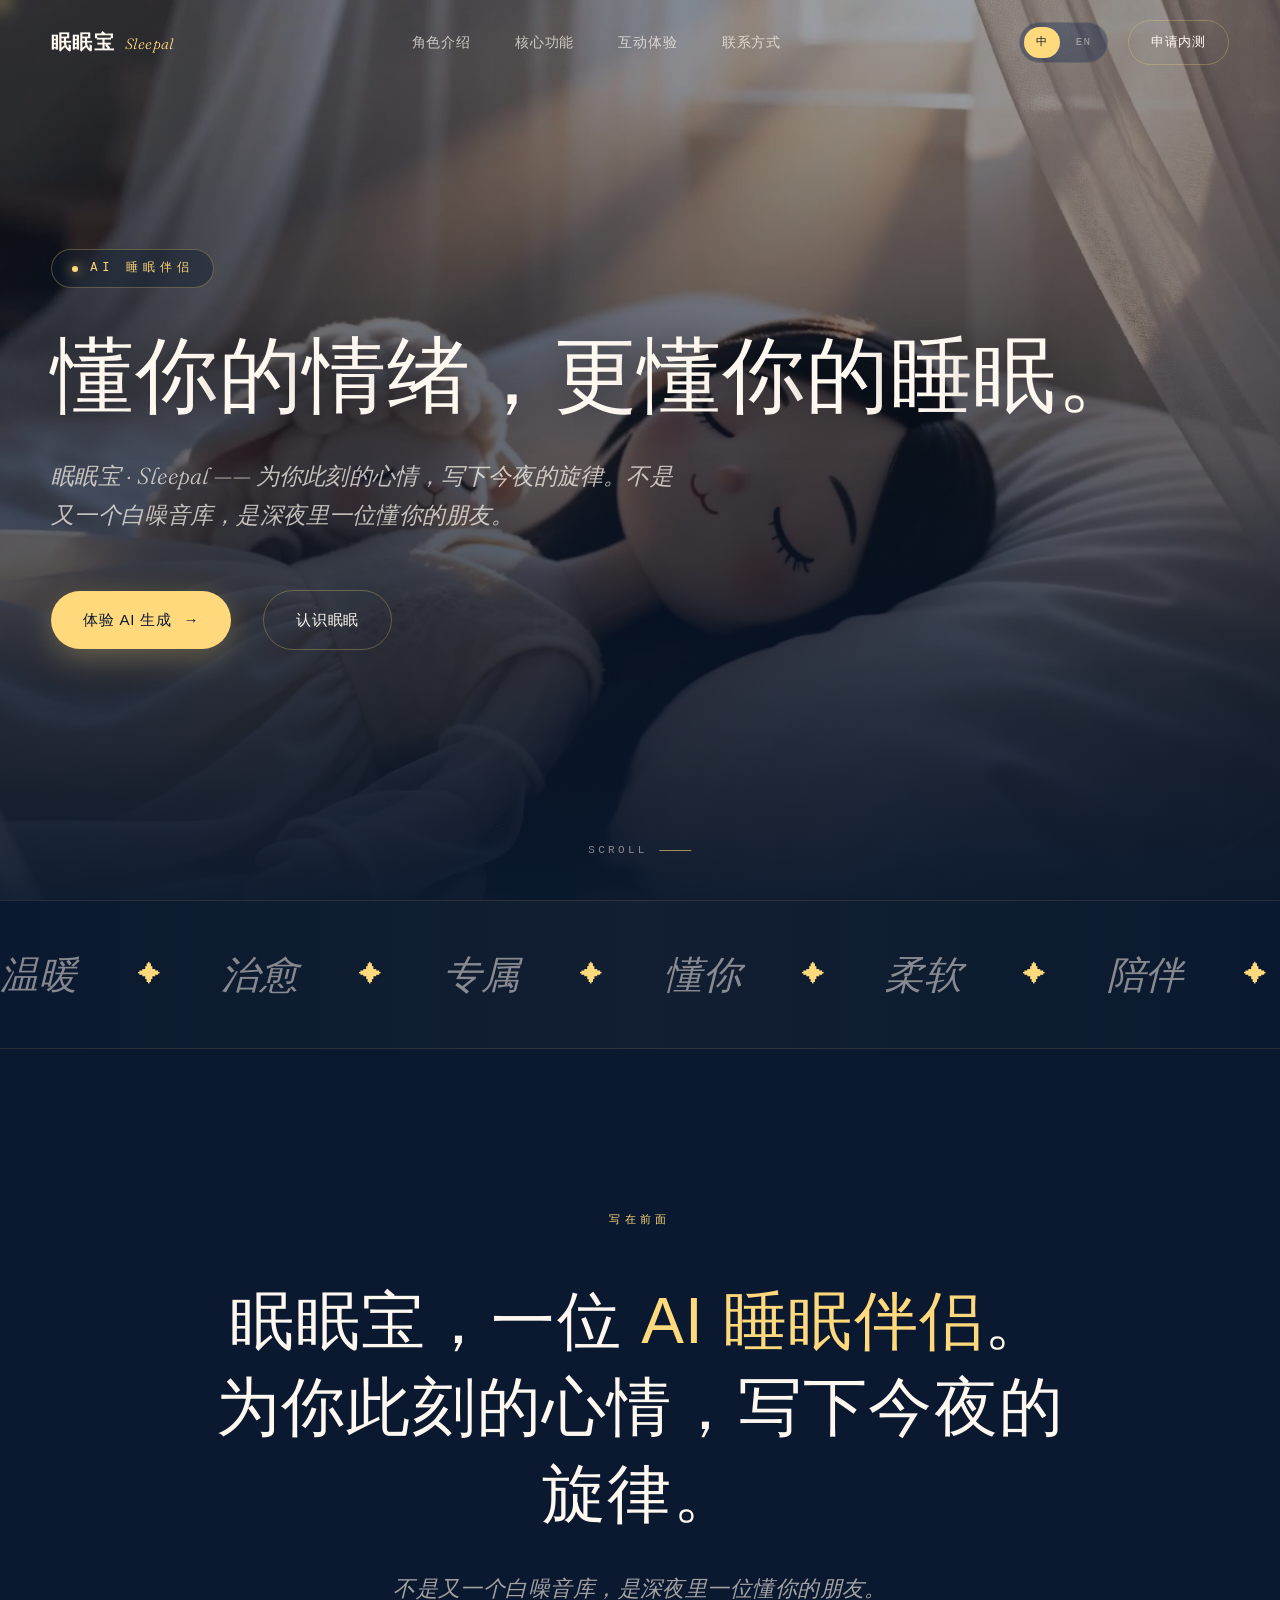
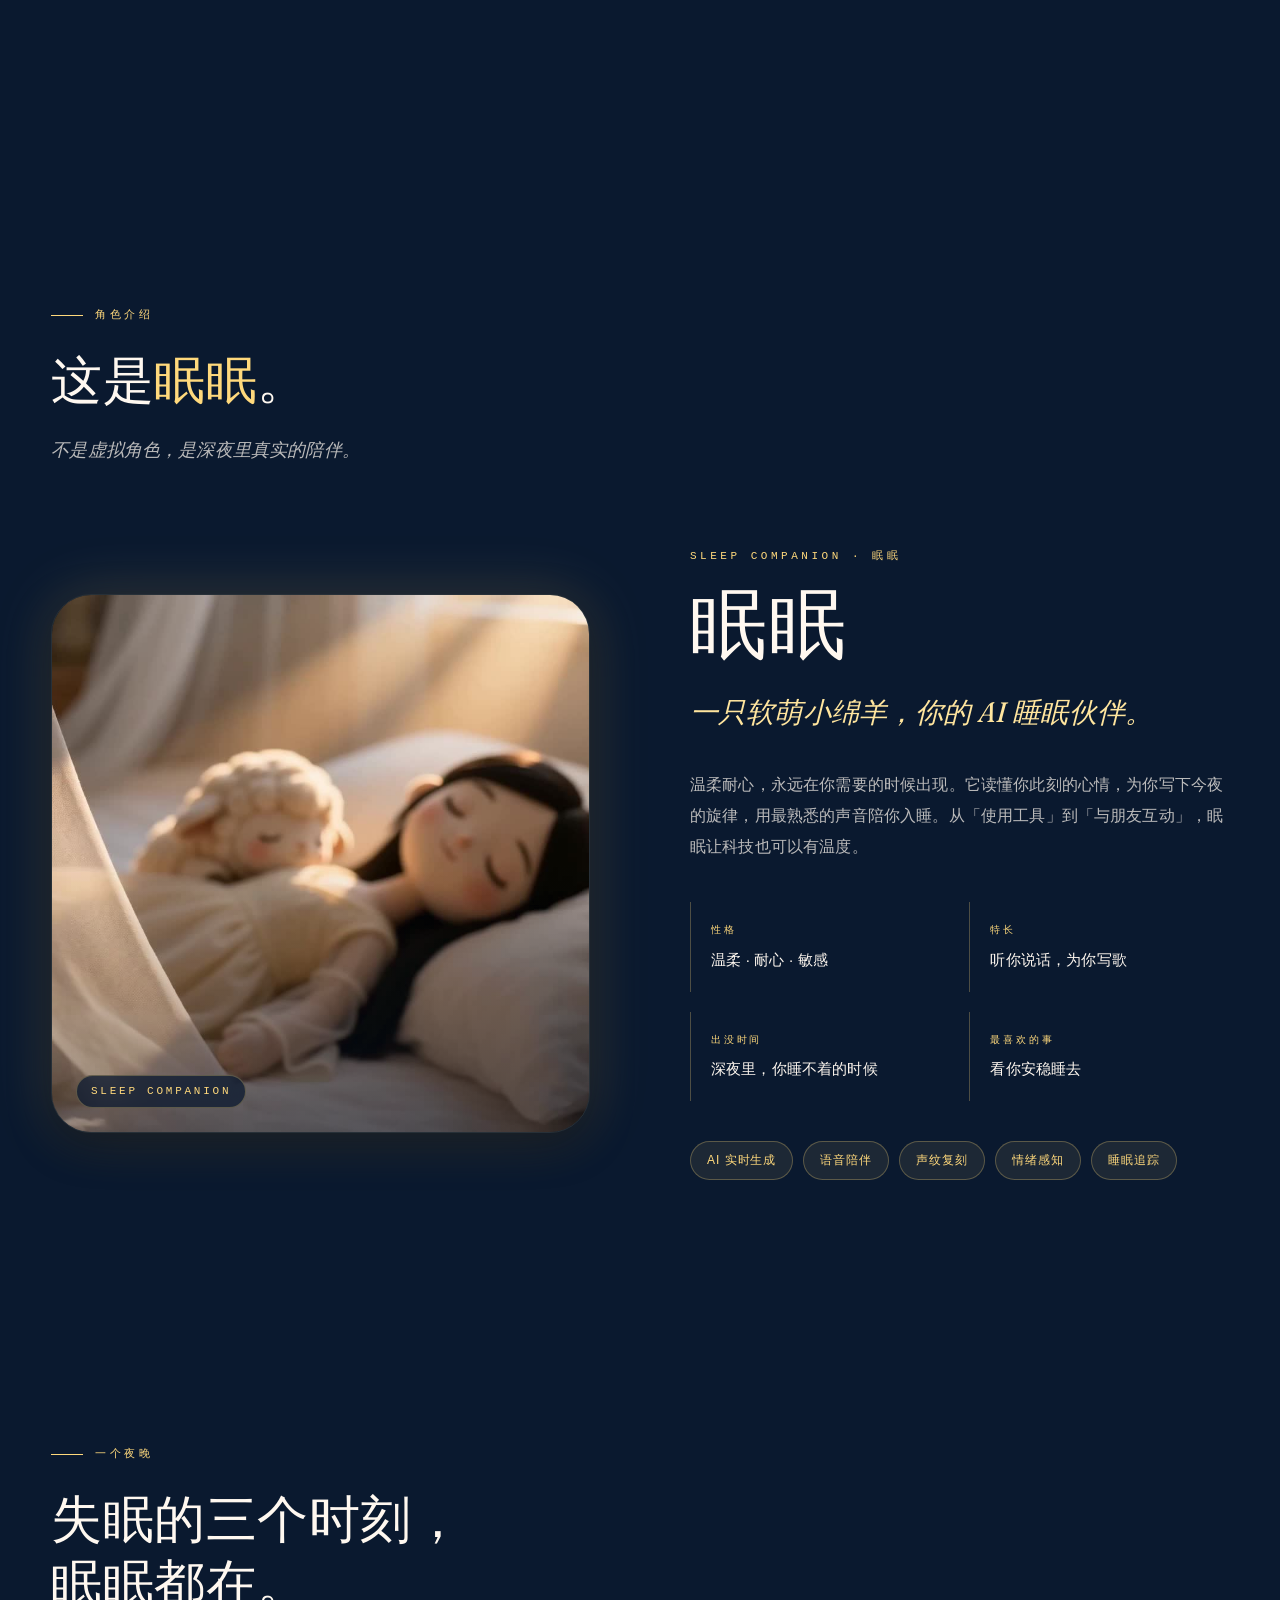
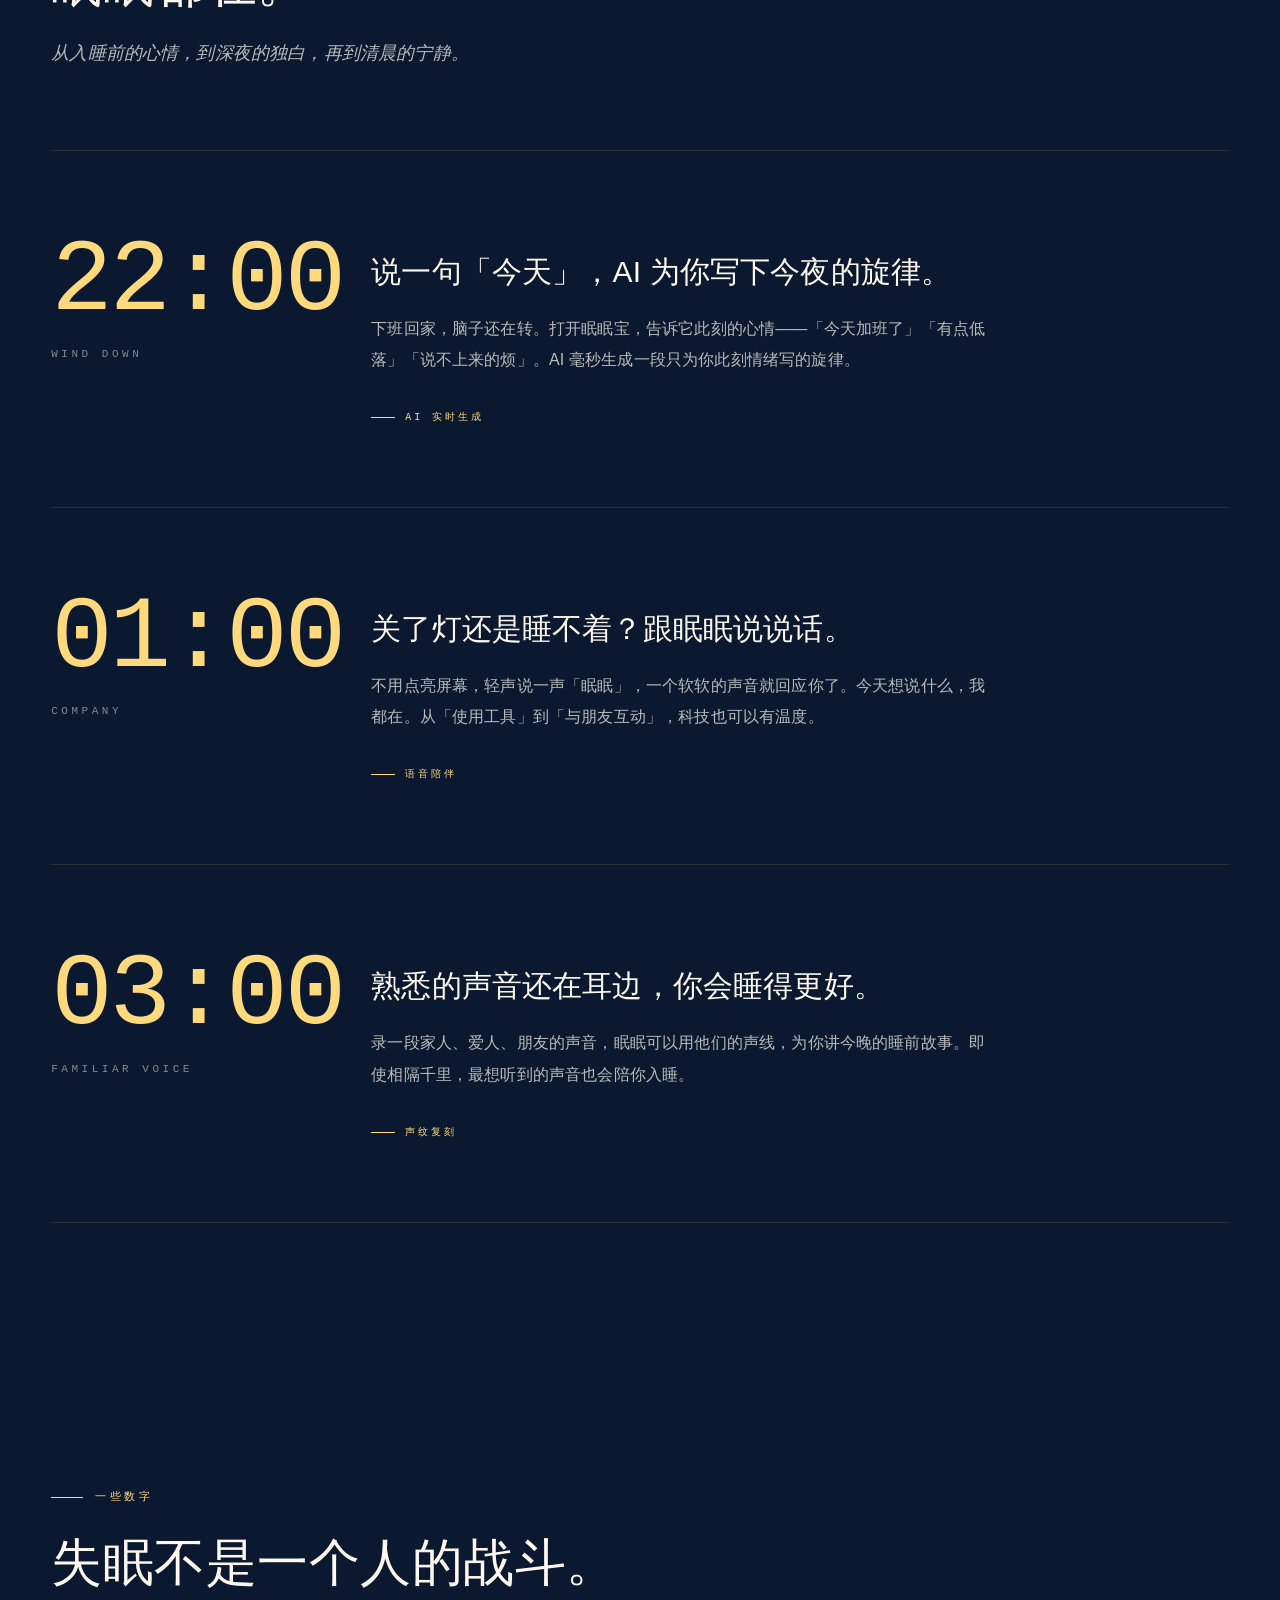
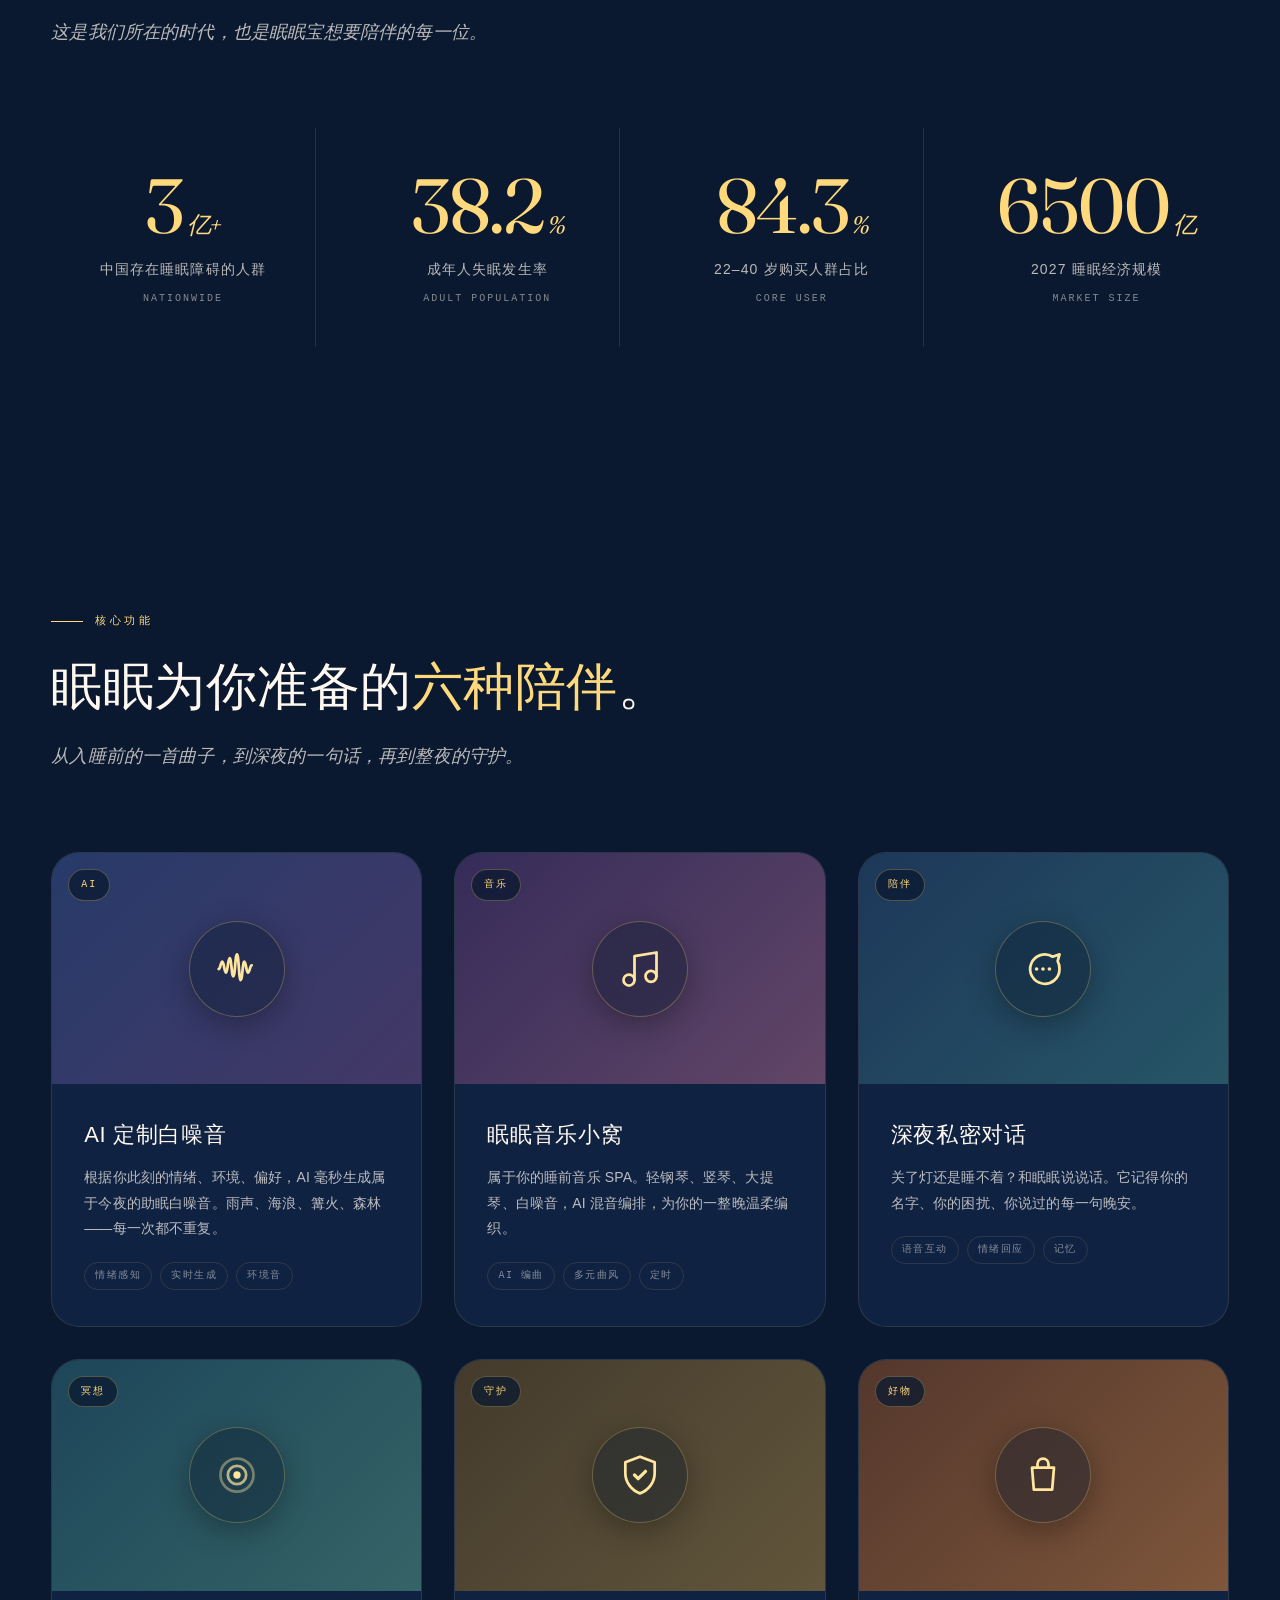
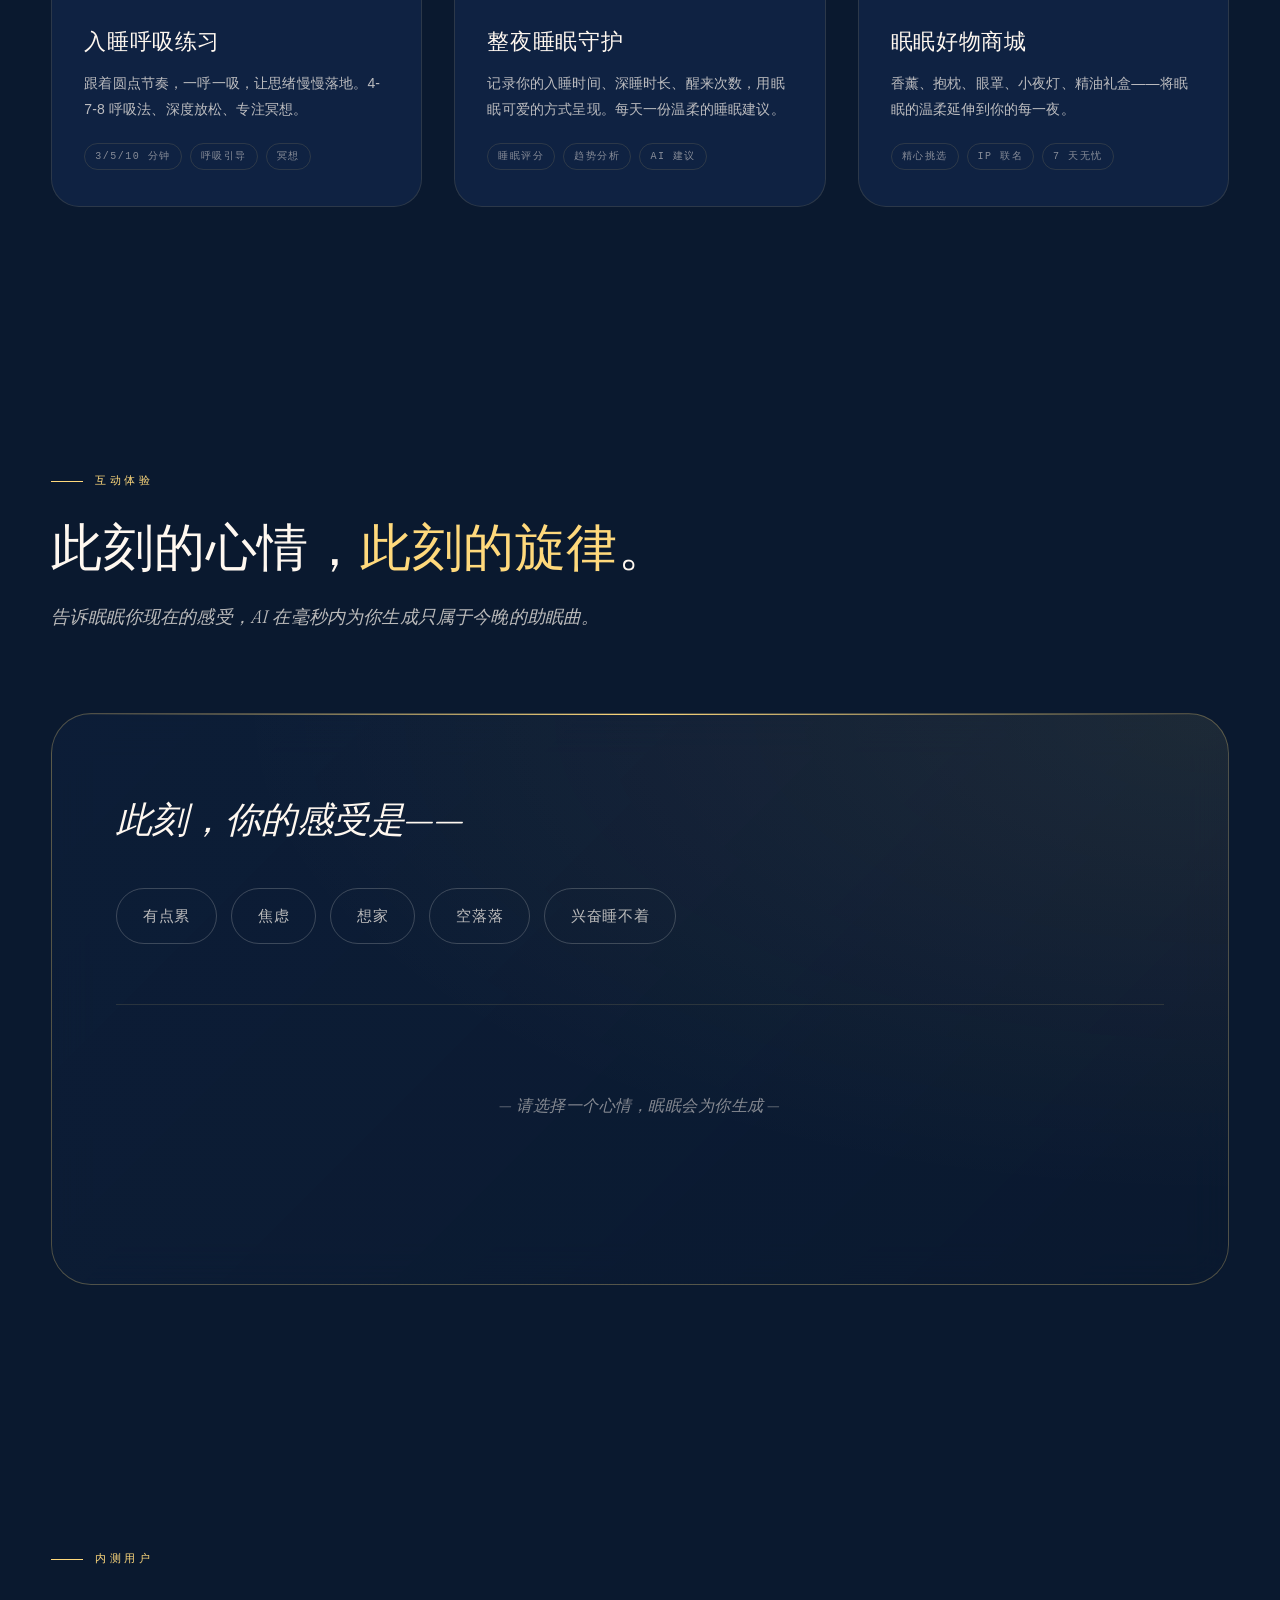
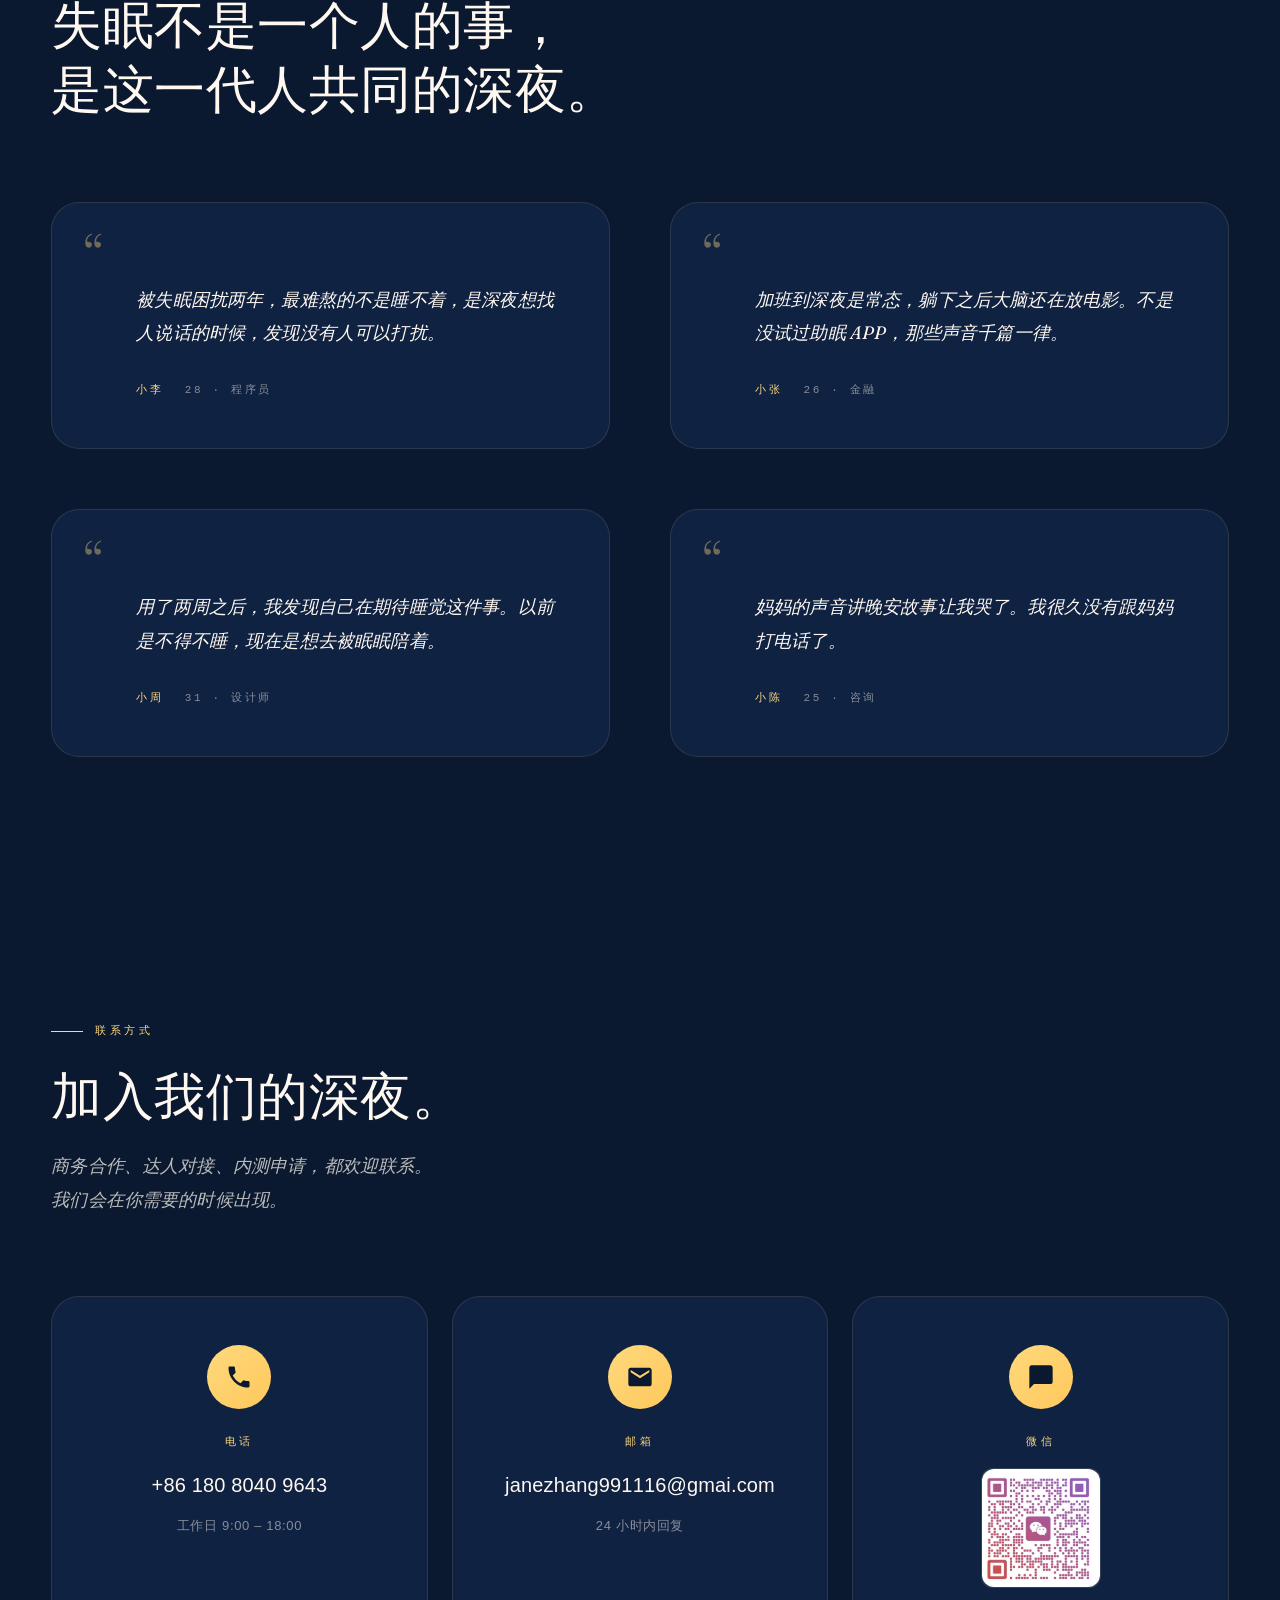
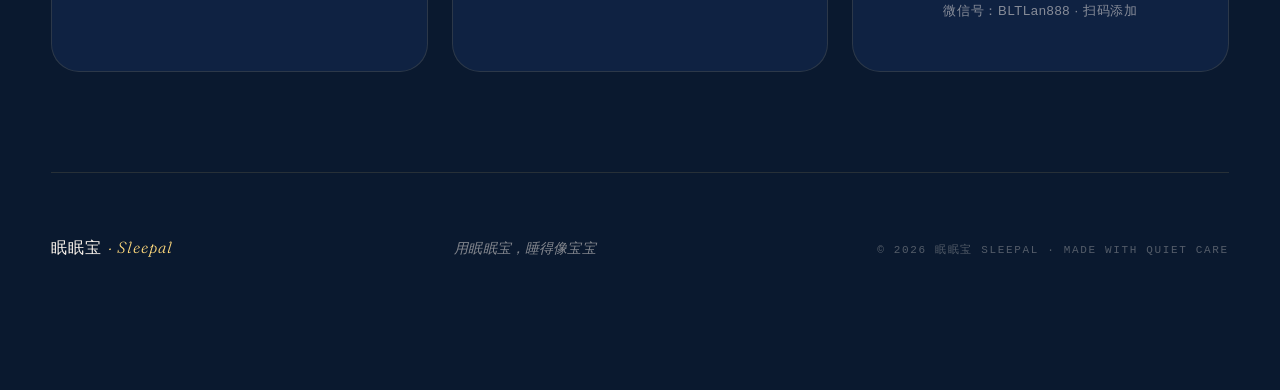
==== commit 47d0bbe8: "Update Sleepal contact details and WeChat QR" ====
--- a/mianmianbao/index.html
+++ b/mianmianbao/index.html
@@ -267,6 +267,7 @@
 .contact-value:hover { color: var(--accent); }
 .contact-note { font-family: var(--font-cn); font-size: 13px; color: var(--text-tertiary); letter-spacing: 0.05em; }
 .contact-qr { width: 120px; height: 120px; margin: 0 auto 12px; border-radius: var(--radius-sm); background: var(--bg-tertiary); border: 1px solid var(--border-subtle); display: flex; align-items: center; justify-content: center; }
+.contact-qr img { width: 100%; height: 100%; object-fit: cover; border-radius: inherit; display: block; }
 .qr-placeholder { font-family: var(--font-mono); font-size: 10px; color: var(--text-tertiary); letter-spacing: 0.2em; text-align: center; line-height: 1.6; }
 
 .footer { padding: 60px 0 0; border-top: 1px solid var(--border-subtle); display: flex; justify-content: space-between; align-items: baseline; flex-wrap: wrap; gap: 20px; }
@@ -522,20 +523,20 @@
       <div class="contact-card reveal">
         <div class="contact-icon"><svg viewBox="0 0 24 24"><path d="M20 15.5c-1.25 0-2.45-.2-3.57-.57-.35-.11-.74-.03-1.02.24l-2.2 2.2c-2.83-1.44-5.15-3.75-6.59-6.58l2.2-2.21c.28-.27.36-.66.25-1.01A11.36 11.36 0 0 1 8.5 4c0-.55-.45-1-1-1H4c-.55 0-1 .45-1 1 0 9.39 7.61 17 17 17 .55 0 1-.45 1-1v-3.5c0-.55-.45-1-1-1z"/></svg></div>
         <div class="contact-label" data-i18n="contact_phone_label">电话</div>
-        <a href="tel:+8618000000000" class="contact-value">+86 180 0000 0000</a>
+        <a href="tel:+8618080409643" class="contact-value">+86 180 8040 9643</a>
         <div class="contact-note" data-i18n="contact_phone_note">工作日 9:00 – 18:00</div>
       </div>
       <div class="contact-card reveal reveal-delay-1">
         <div class="contact-icon"><svg viewBox="0 0 24 24"><path d="M20 4H4c-1.1 0-1.99.9-1.99 2L2 18c0 1.1.9 2 2 2h16c1.1 0 2-.9 2-2V6c0-1.1-.9-2-2-2zm0 4-8 5-8-5V6l8 5 8-5v2z"/></svg></div>
         <div class="contact-label" data-i18n="contact_mail_label">邮箱</div>
-        <a href="mailto:hi@sleepal.ai" class="contact-value">hi@sleepal.ai</a>
+        <a href="mailto:janezhang991116@gmai.com" class="contact-value">janezhang991116@gmai.com</a>
         <div class="contact-note" data-i18n="contact_mail_note">24 小时内回复</div>
       </div>
       <div class="contact-card reveal reveal-delay-2">
         <div class="contact-icon"><svg viewBox="0 0 24 24"><path d="M20 2H4c-1.1 0-1.99.9-1.99 2L2 22l4-4h14c1.1 0 2-.9 2-2V4c0-1.1-.9-2-2-2z"/></svg></div>
         <div class="contact-label" data-i18n="contact_wx_label">微信</div>
-        <div class="contact-qr"><div class="qr-placeholder">QR<br>sleepal-wx.png</div></div>
-        <div class="contact-note" data-i18n="contact_wx_note">扫码添加官方微信</div>
+        <div class="contact-qr"><img src="wechat-qr.jpg" alt="微信 BLTLan888 二维码" loading="lazy"></div>
+        <div class="contact-note">微信号：BLTLan888 · 扫码添加</div>
       </div>
     </div>
     <footer class="footer">
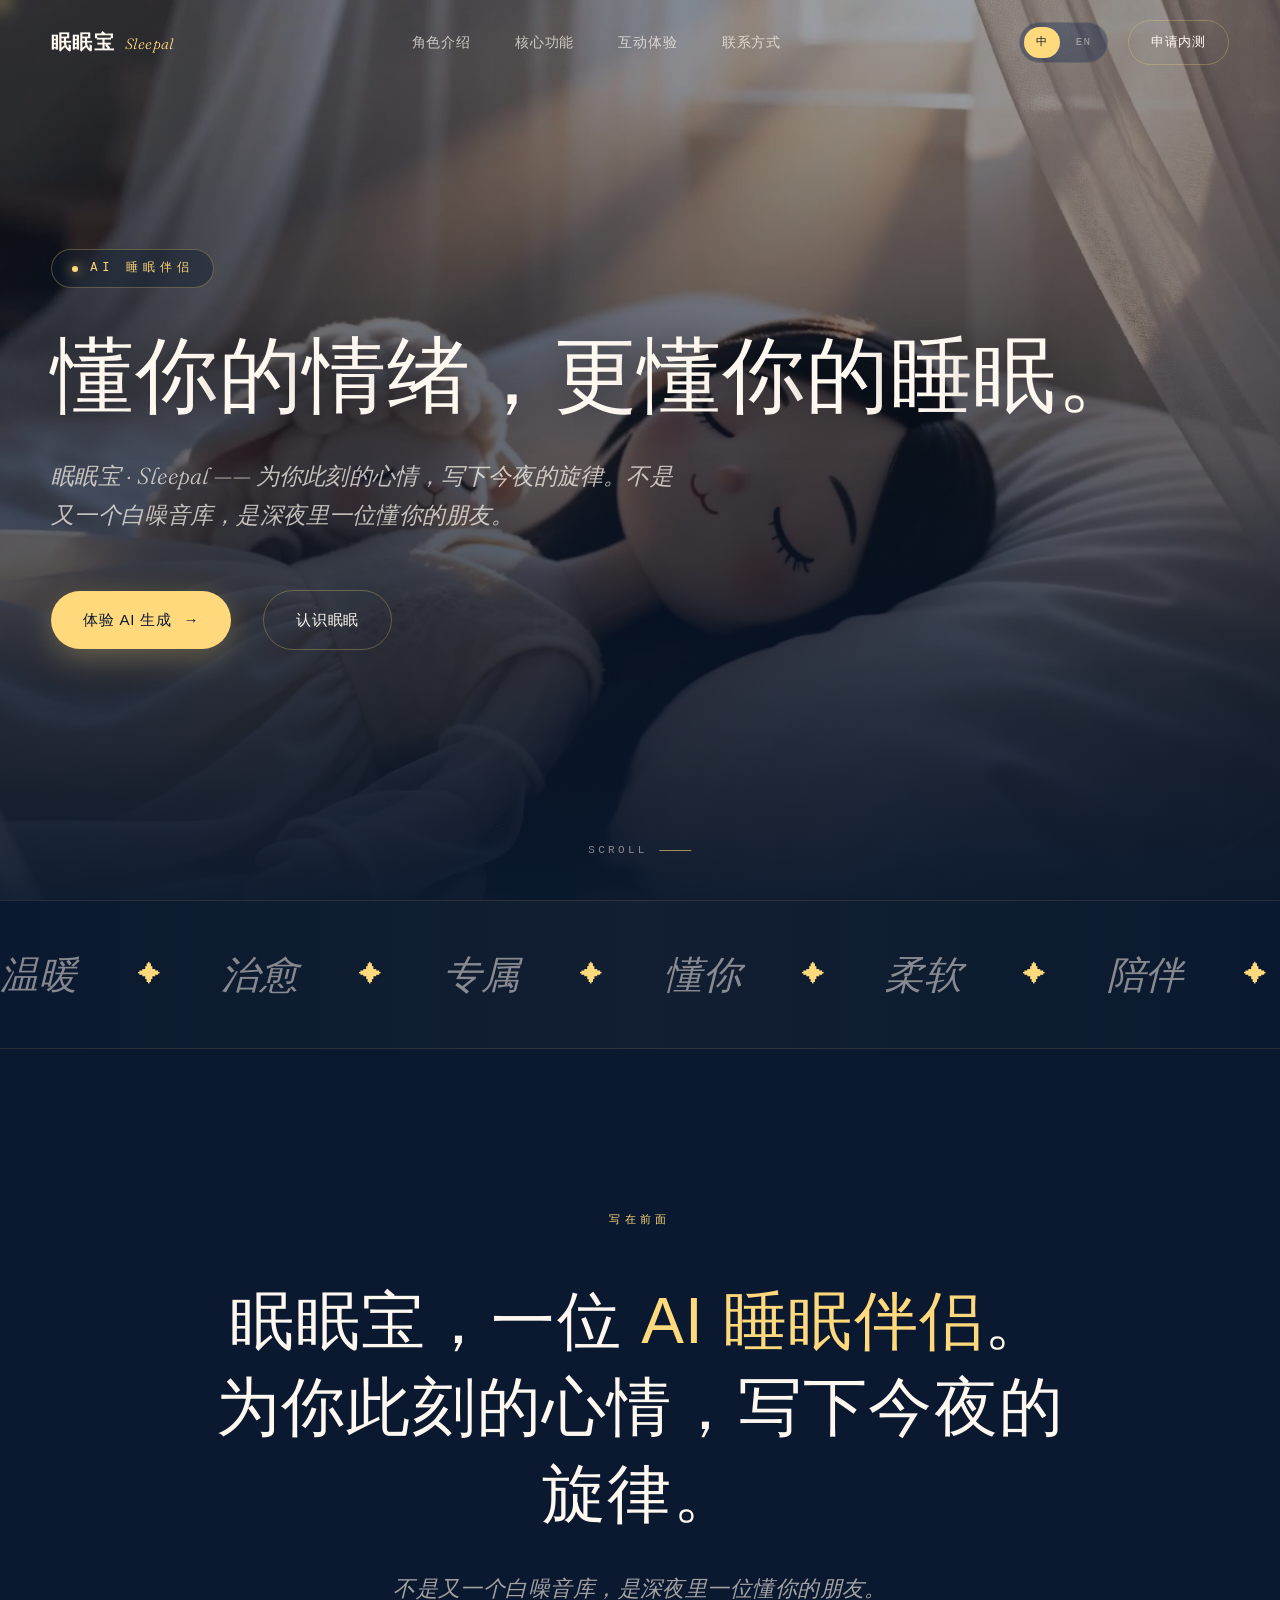
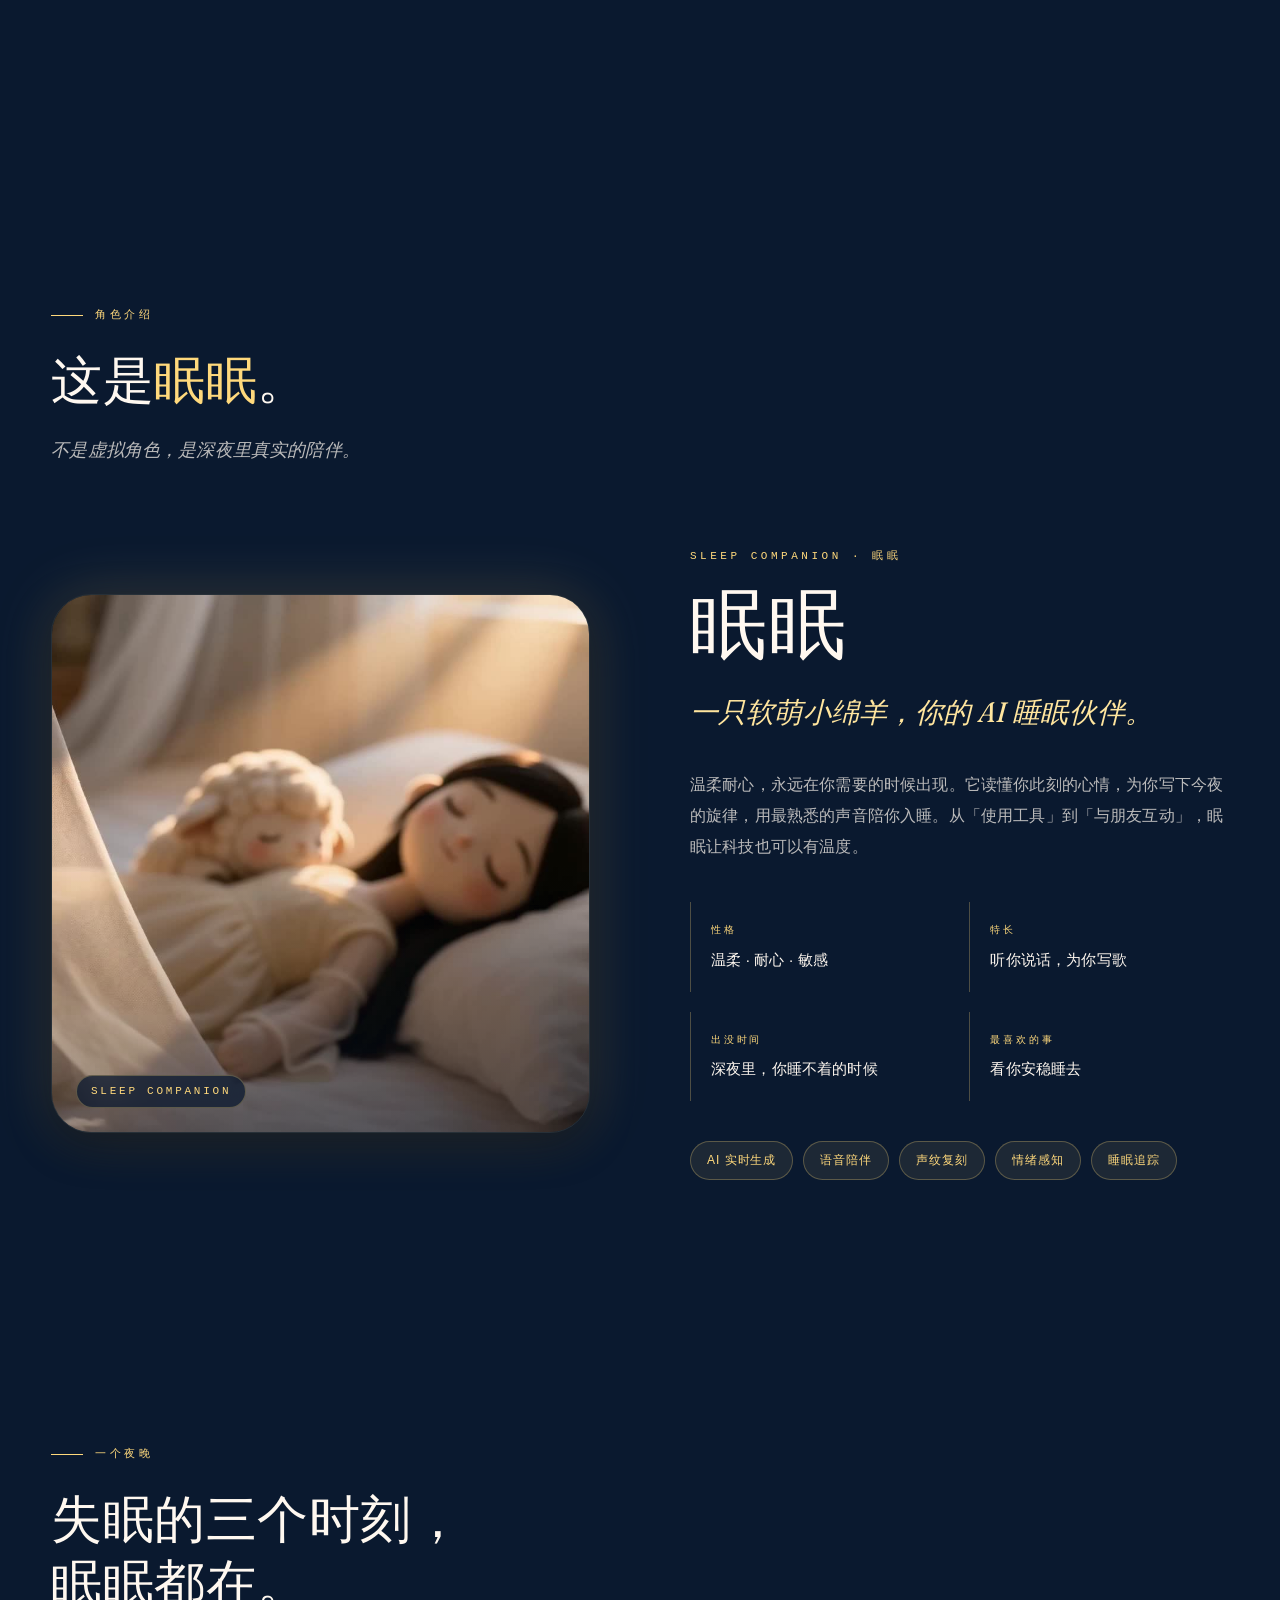
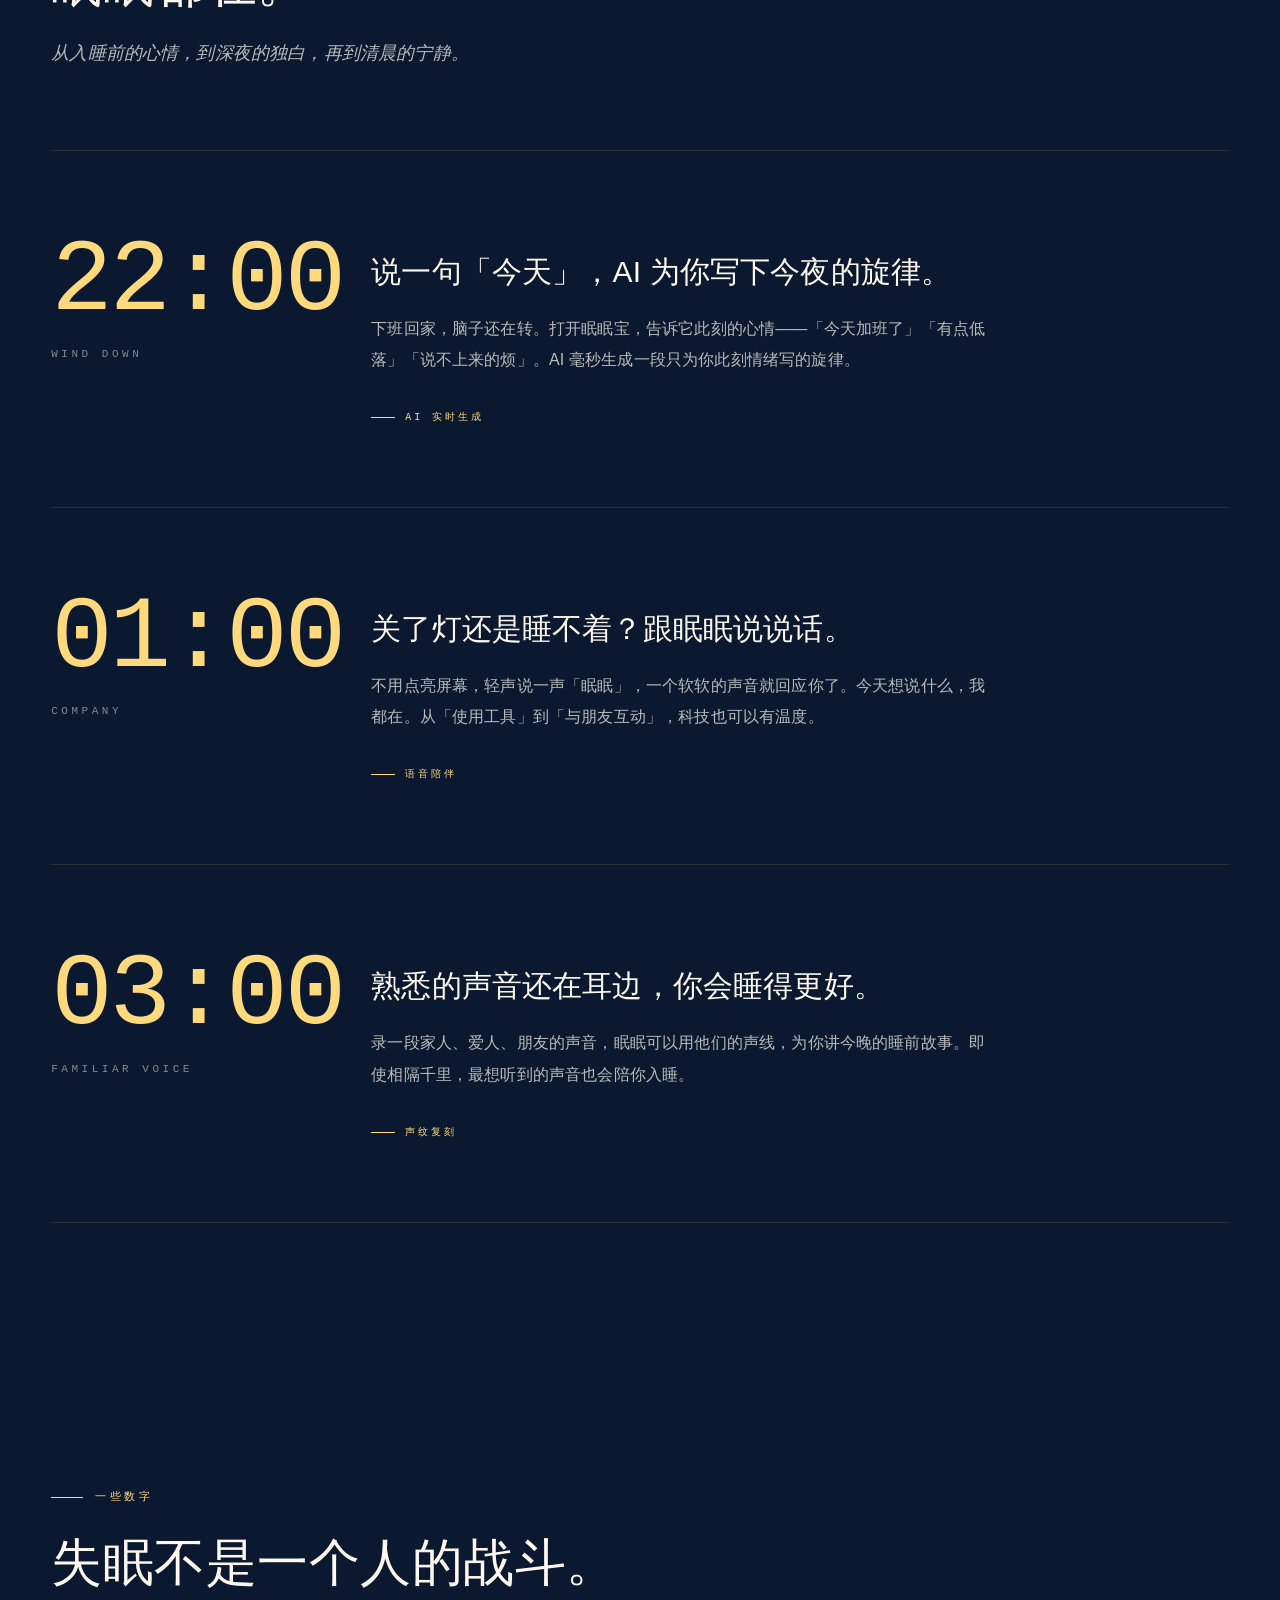
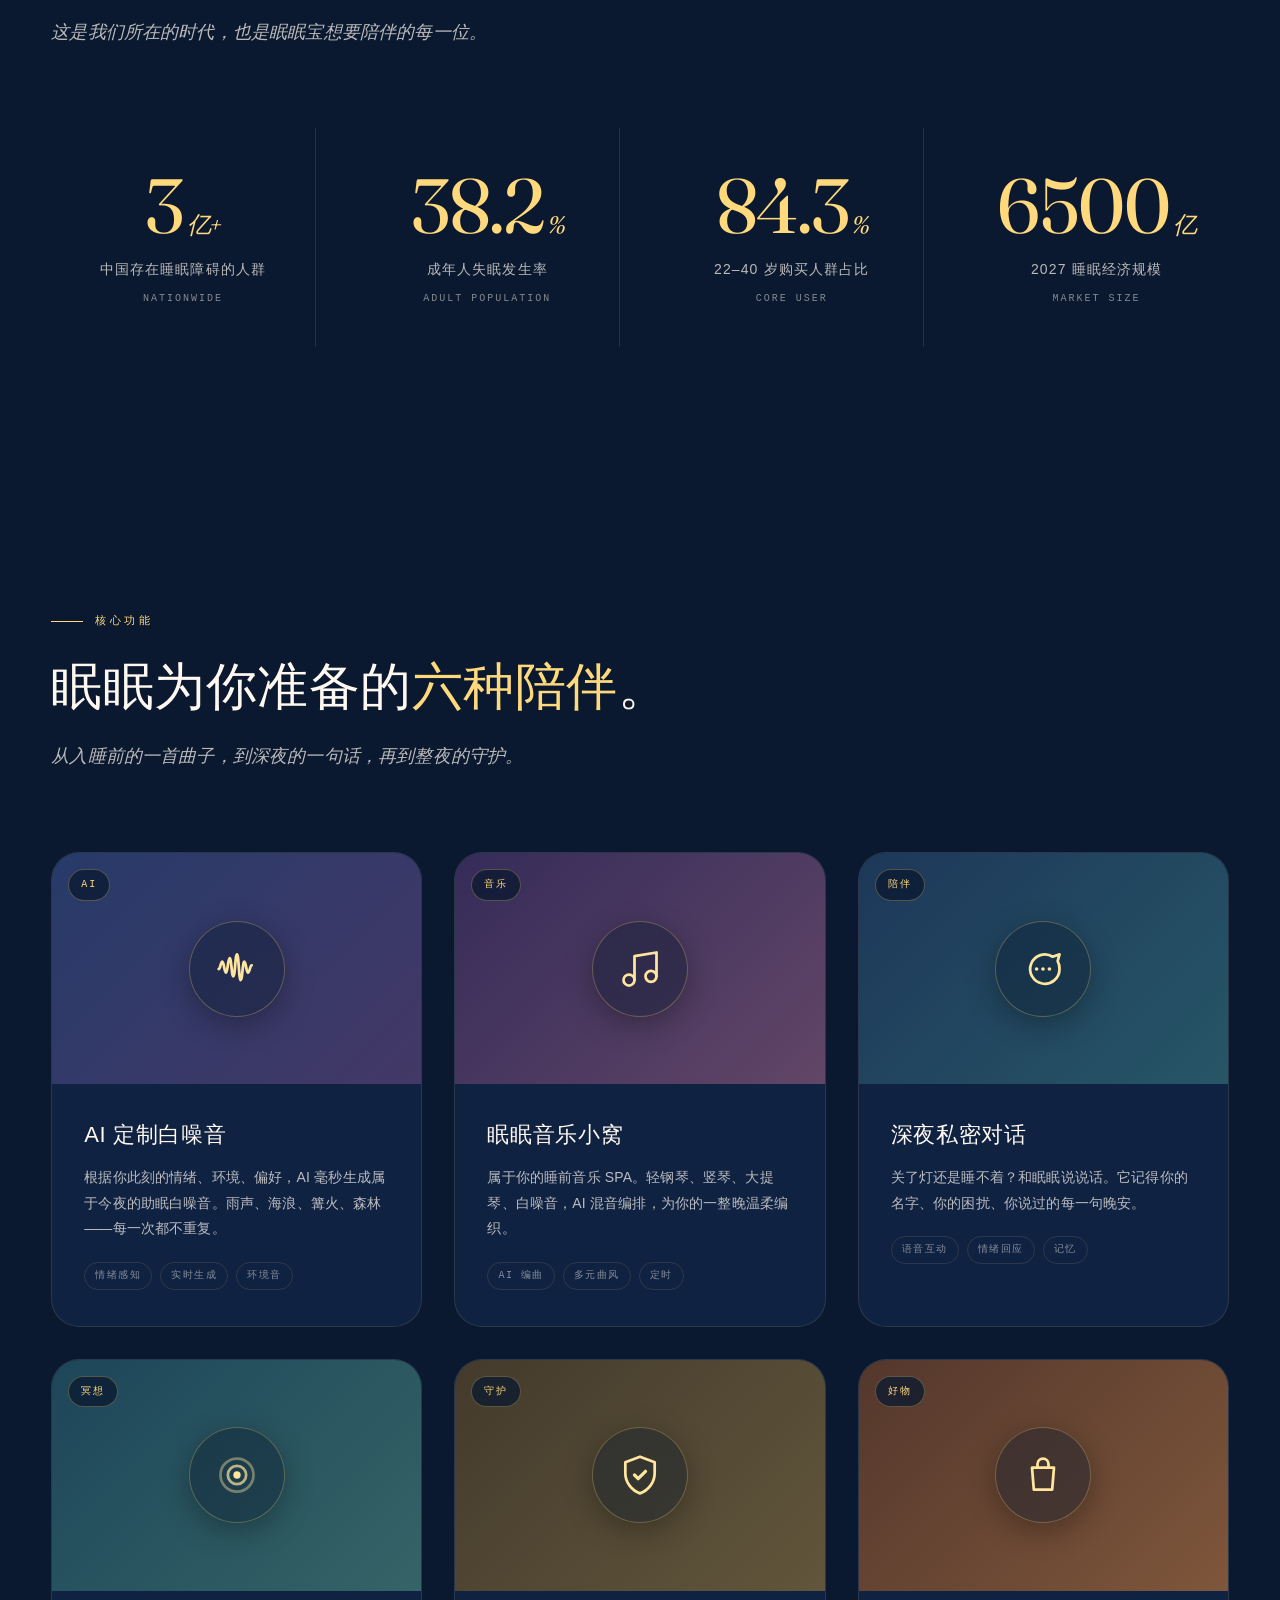
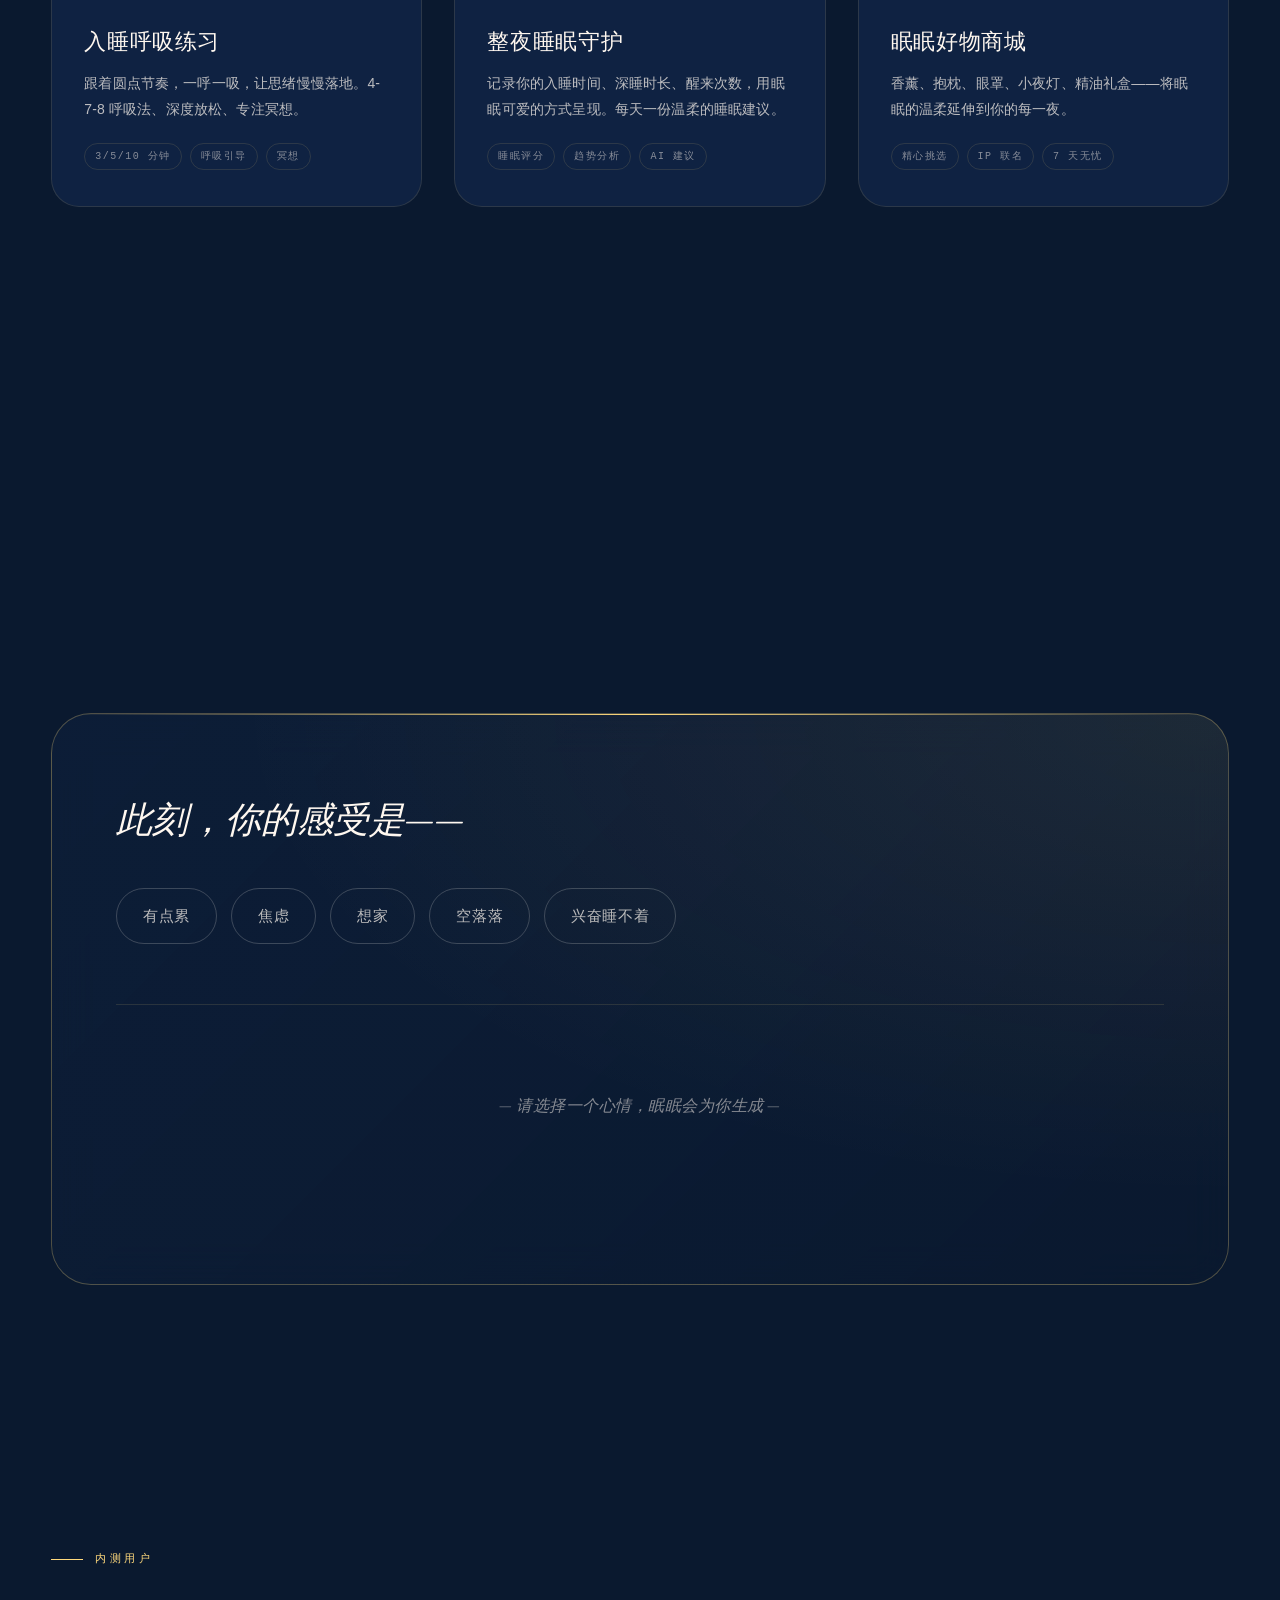
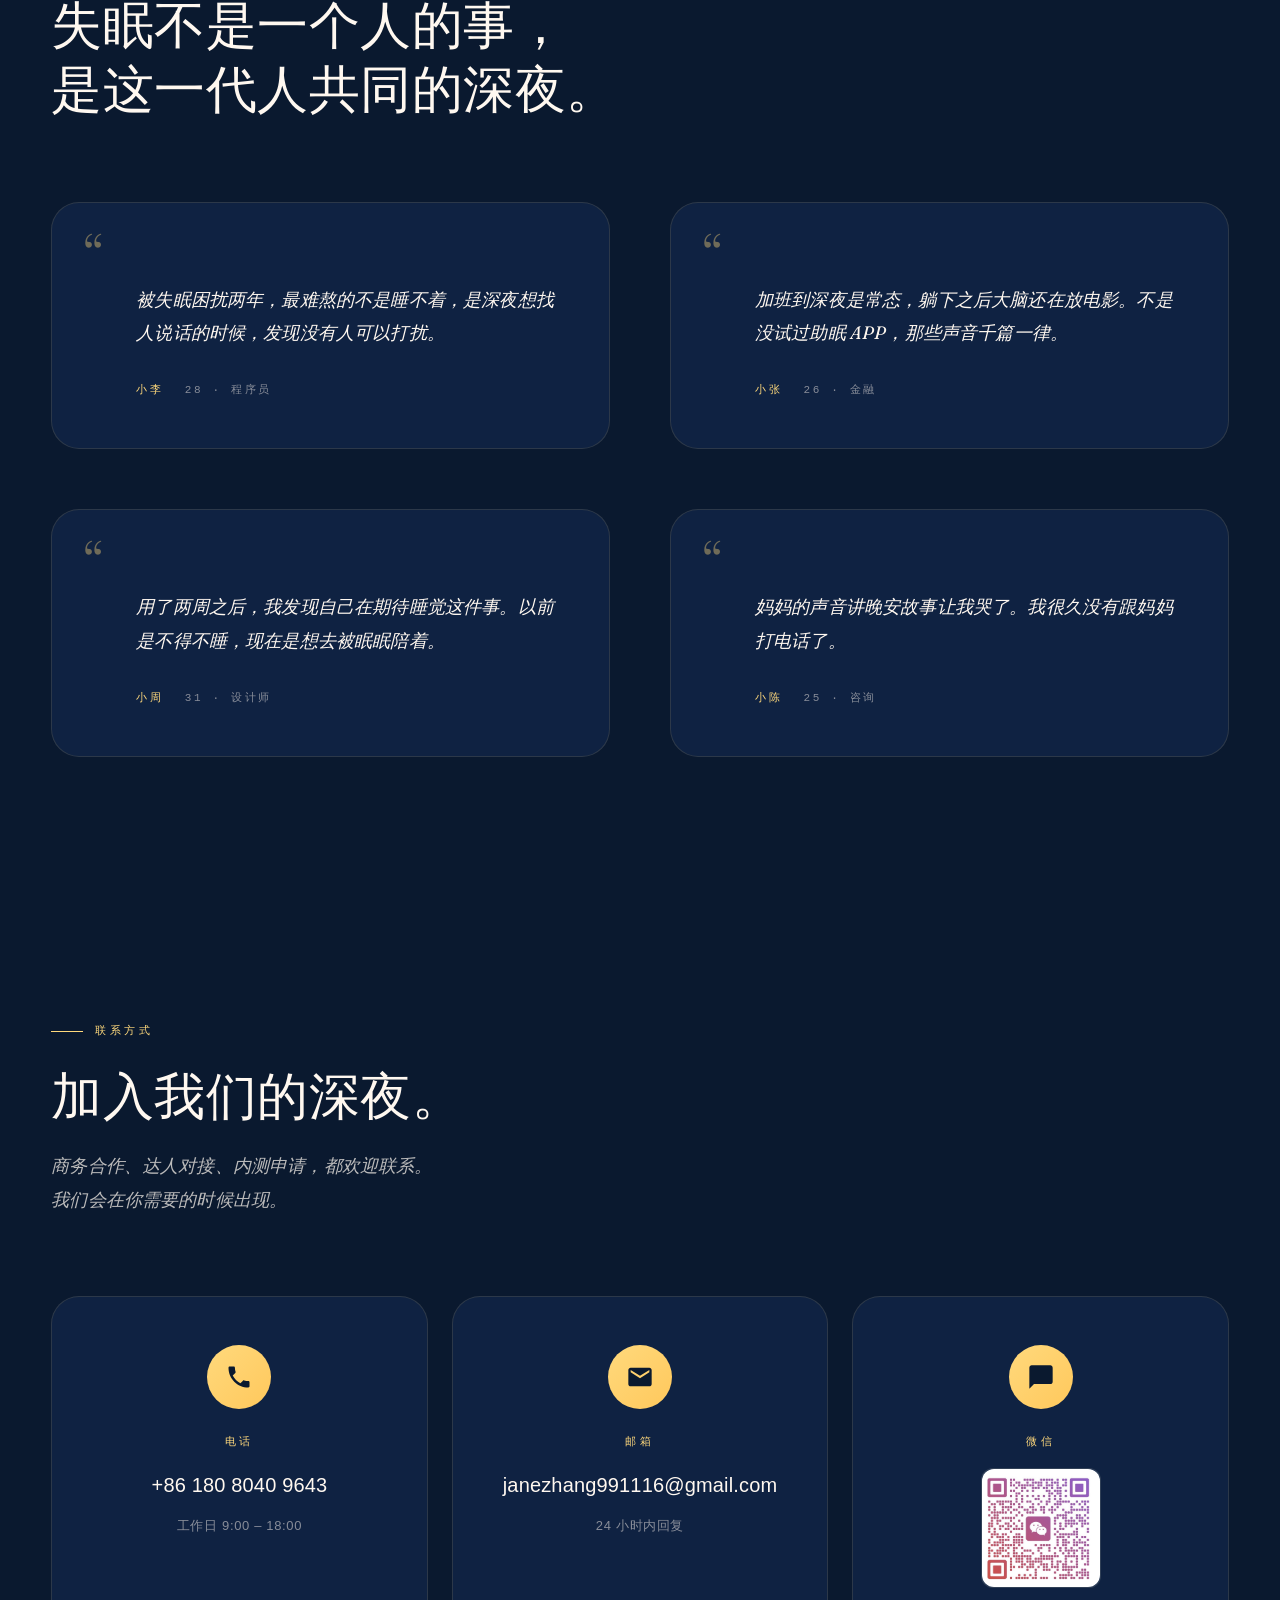
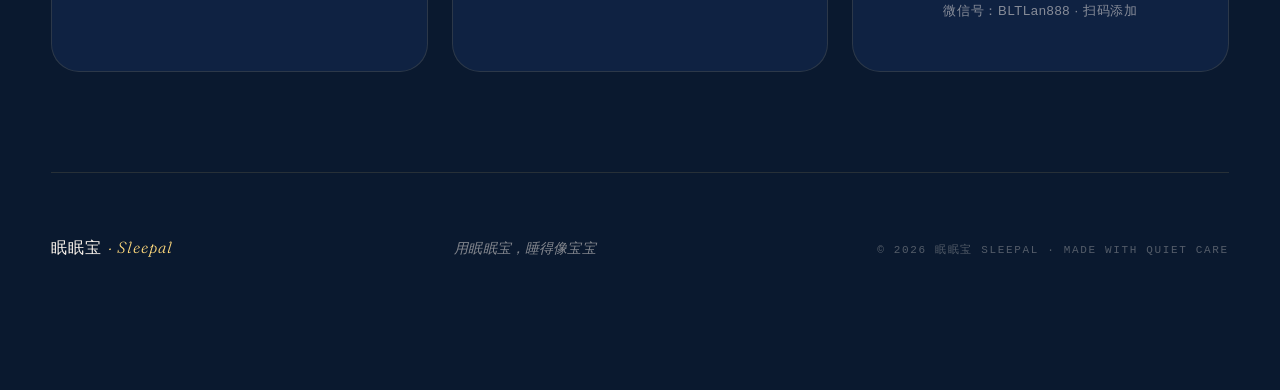
==== commit f093b899: "Correct Sleepal contact email" ====
--- a/mianmianbao/index.html
+++ b/mianmianbao/index.html
@@ -529,7 +529,7 @@
       <div class="contact-card reveal reveal-delay-1">
         <div class="contact-icon"><svg viewBox="0 0 24 24"><path d="M20 4H4c-1.1 0-1.99.9-1.99 2L2 18c0 1.1.9 2 2 2h16c1.1 0 2-.9 2-2V6c0-1.1-.9-2-2-2zm0 4-8 5-8-5V6l8 5 8-5v2z"/></svg></div>
         <div class="contact-label" data-i18n="contact_mail_label">邮箱</div>
-        <a href="mailto:janezhang991116@gmai.com" class="contact-value">janezhang991116@gmai.com</a>
+        <a href="mailto:janezhang991116@gmail.com" class="contact-value">janezhang991116@gmail.com</a>
         <div class="contact-note" data-i18n="contact_mail_note">24 小时内回复</div>
       </div>
       <div class="contact-card reveal reveal-delay-2">
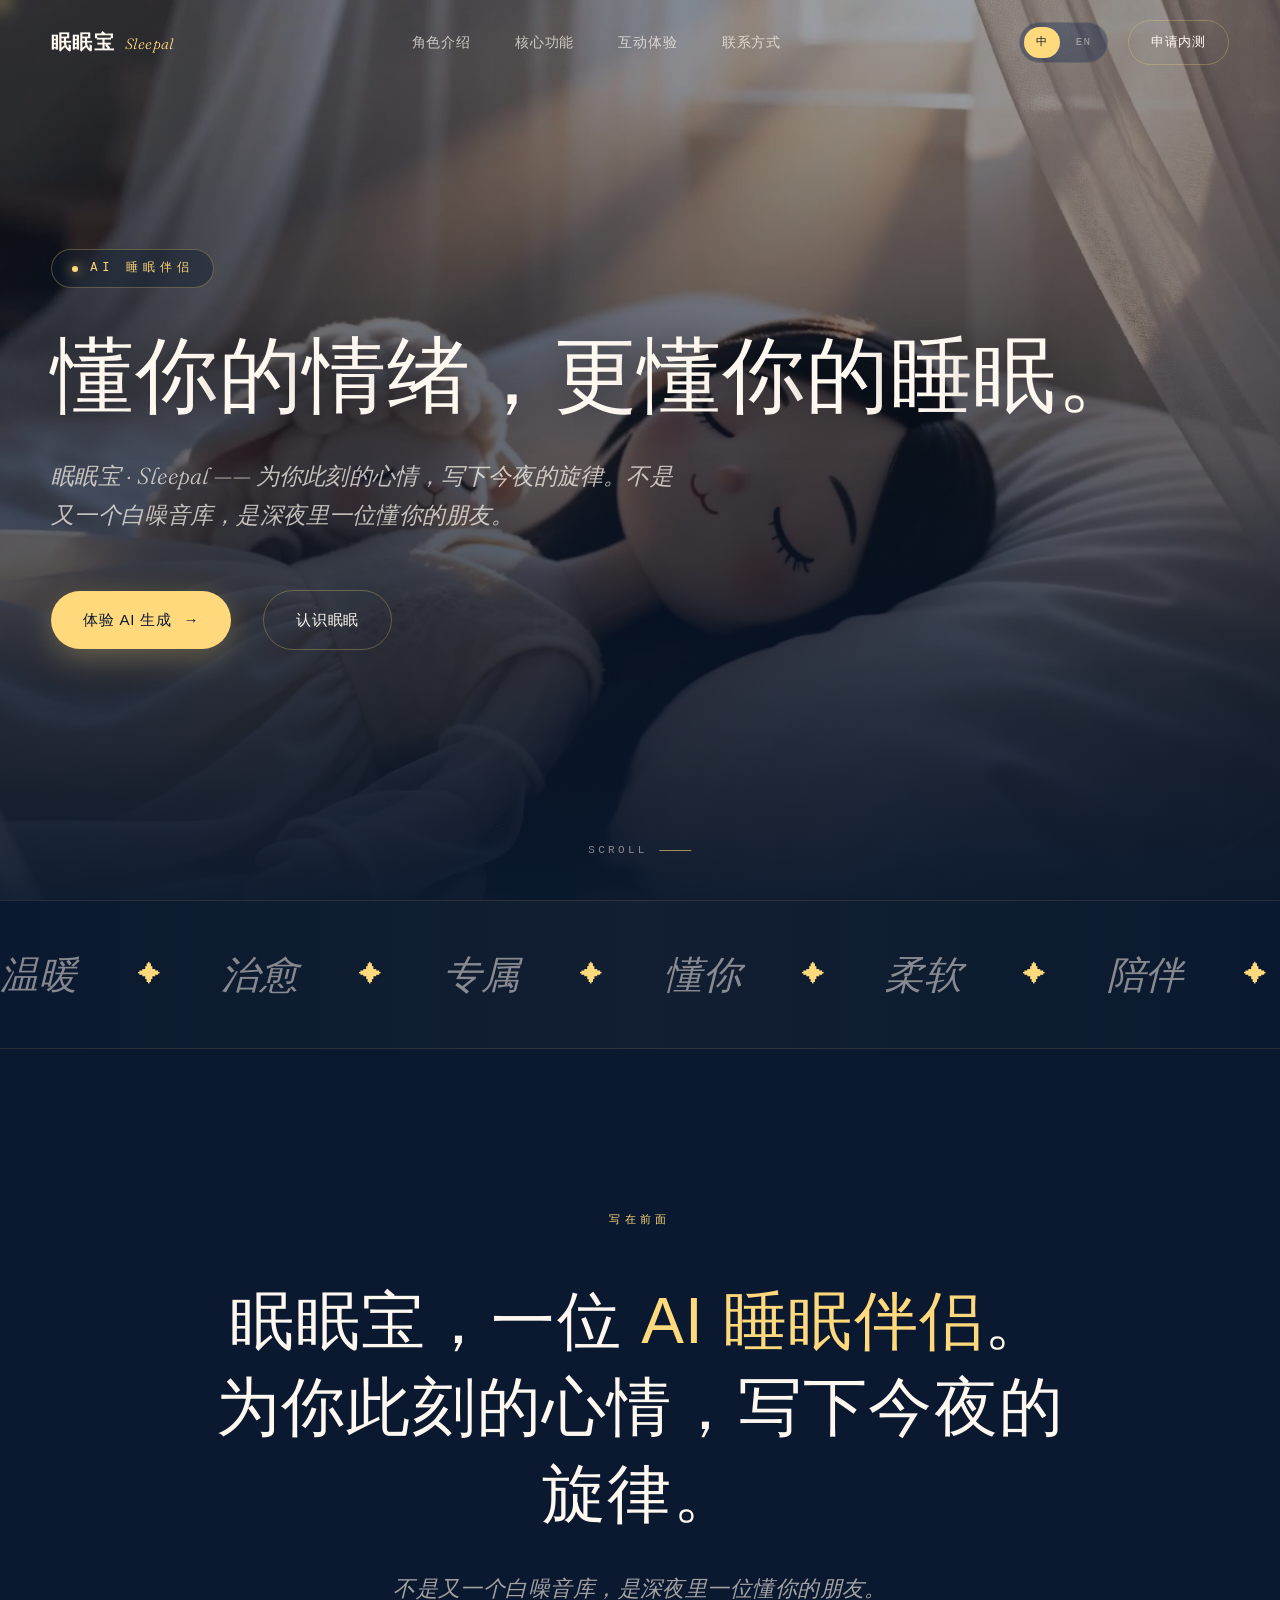
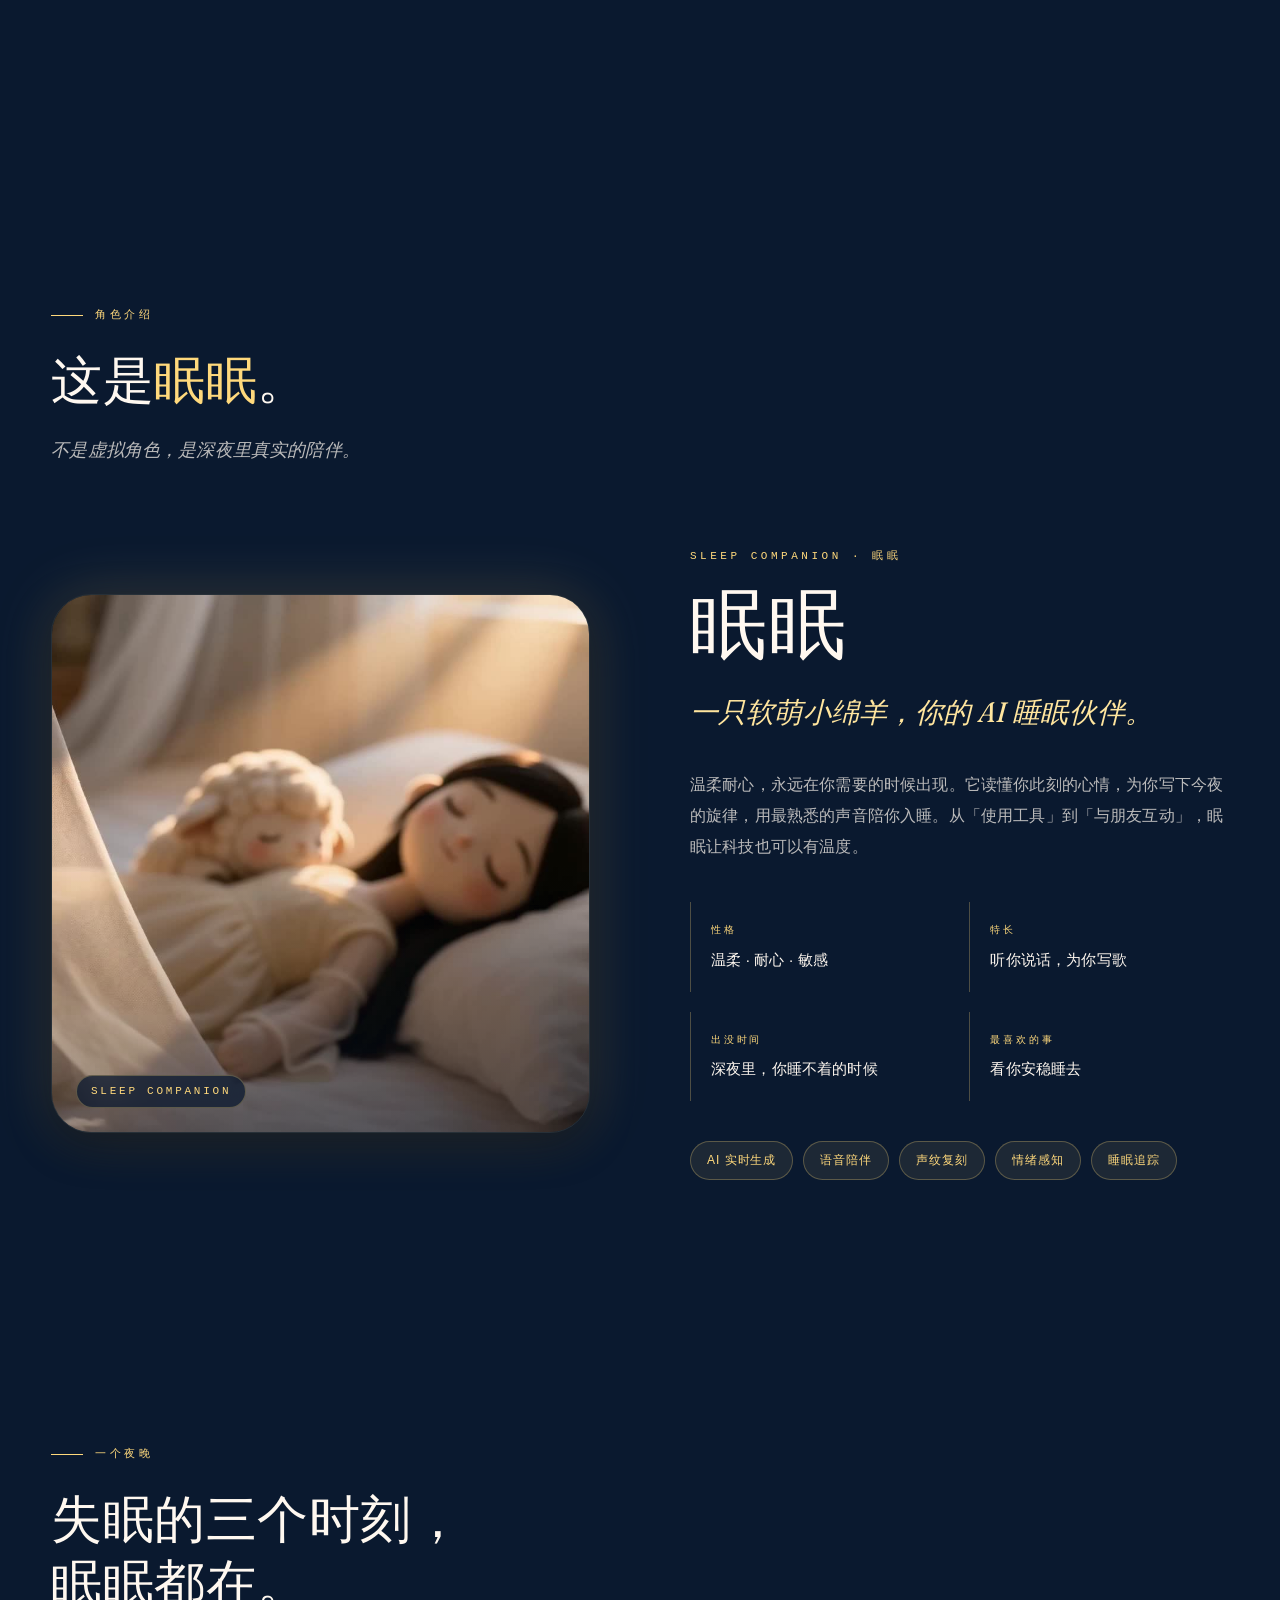
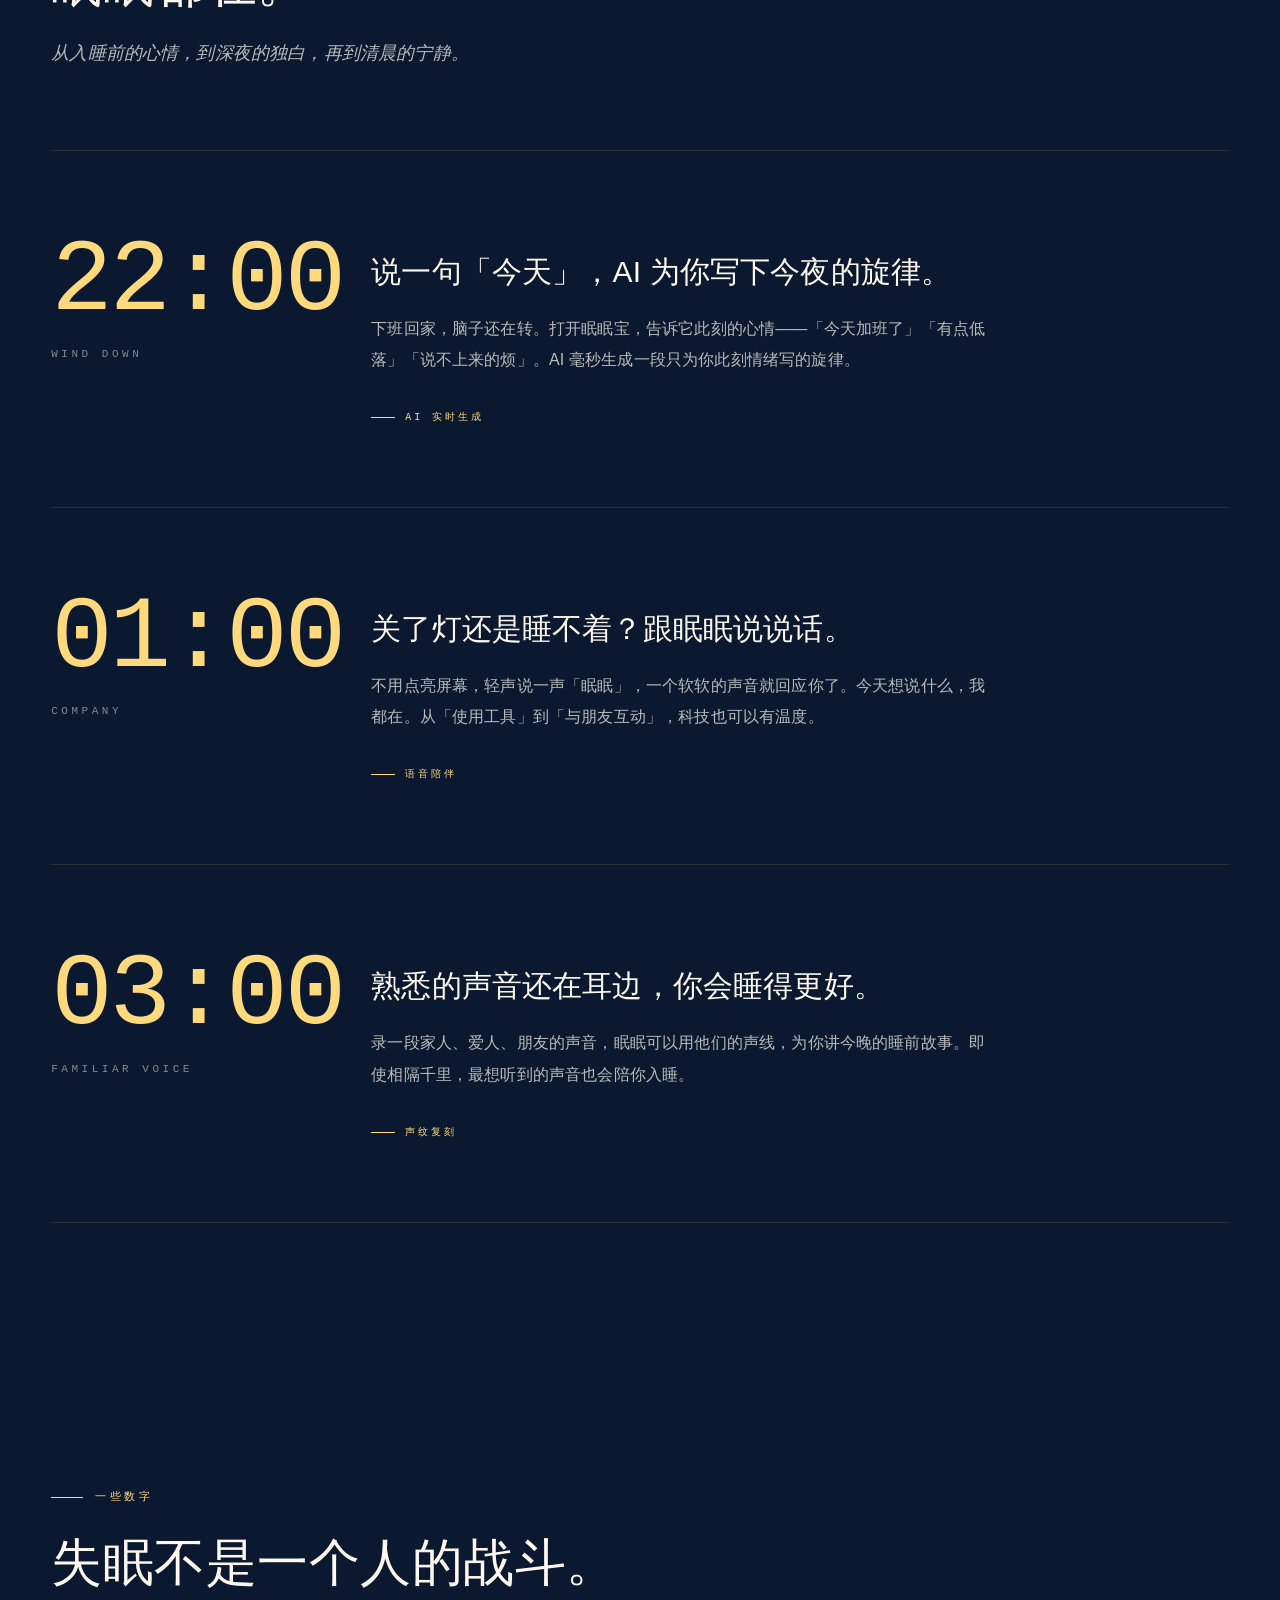
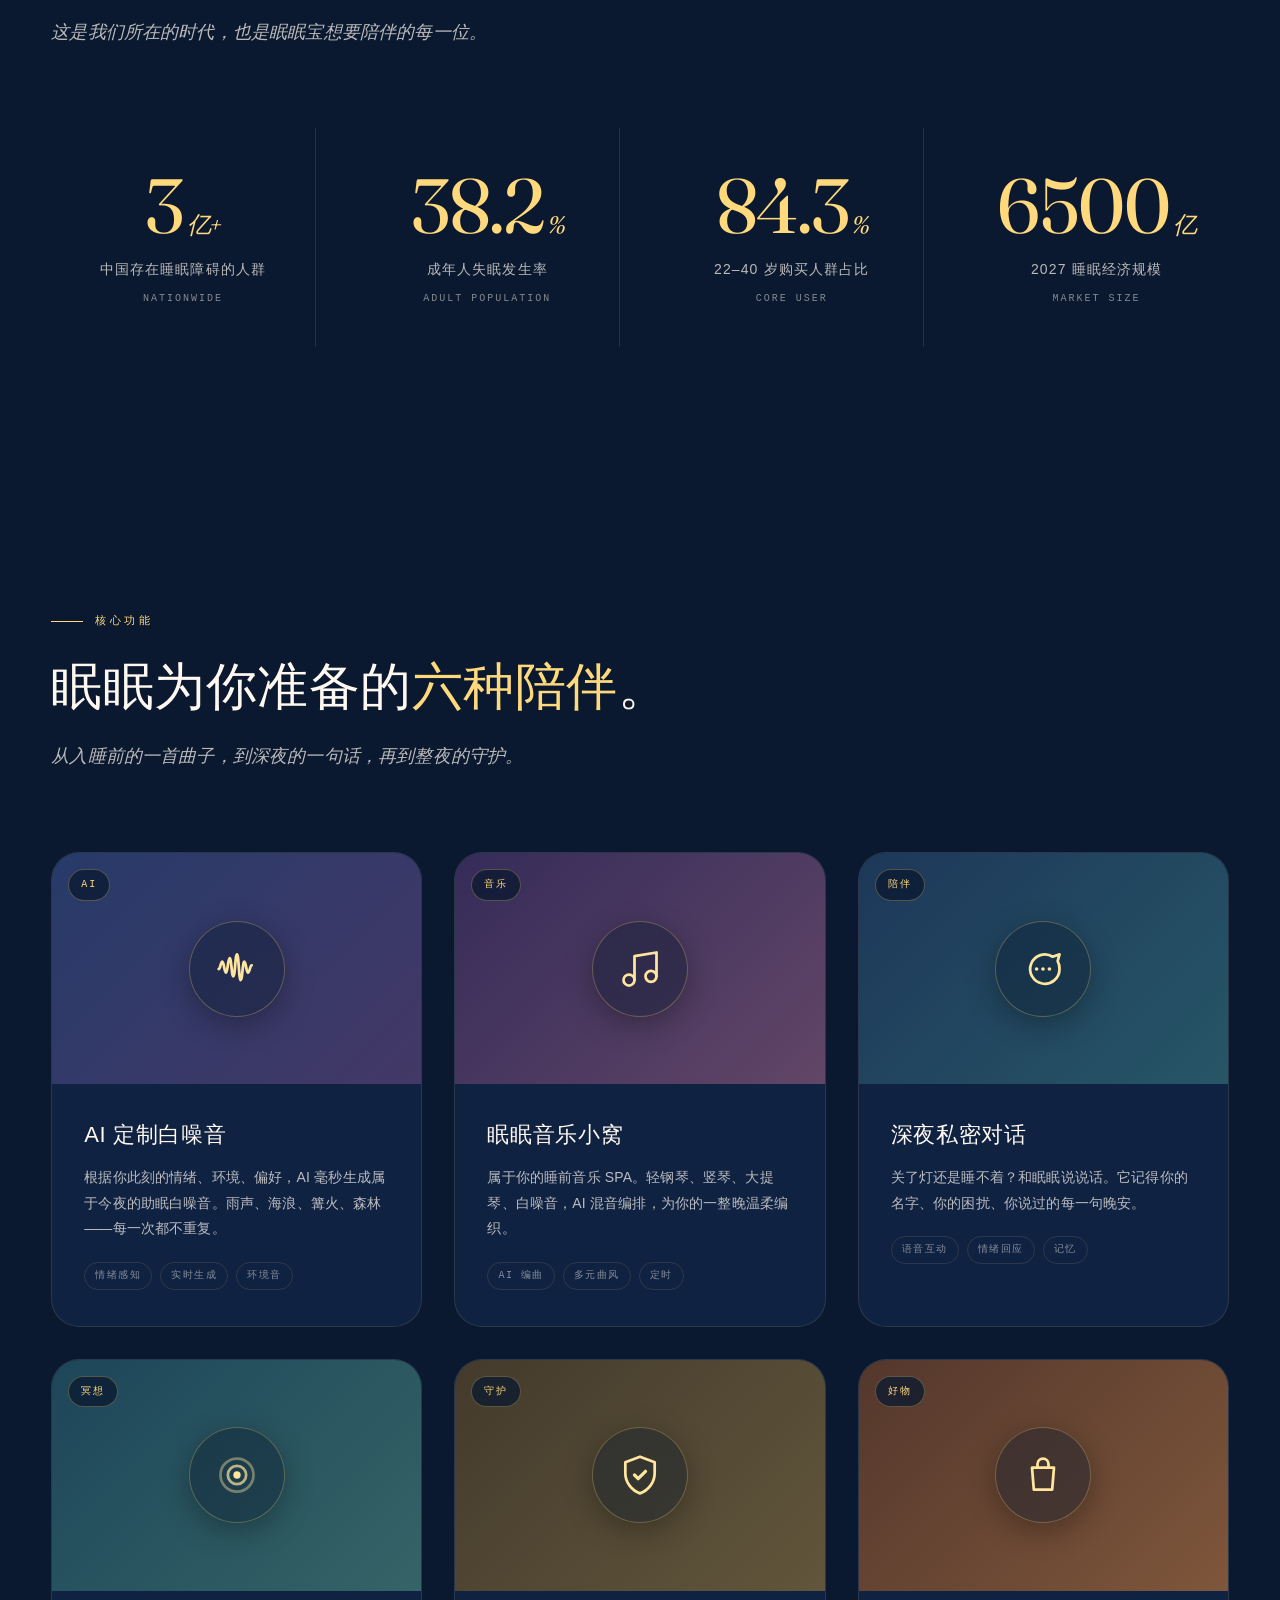
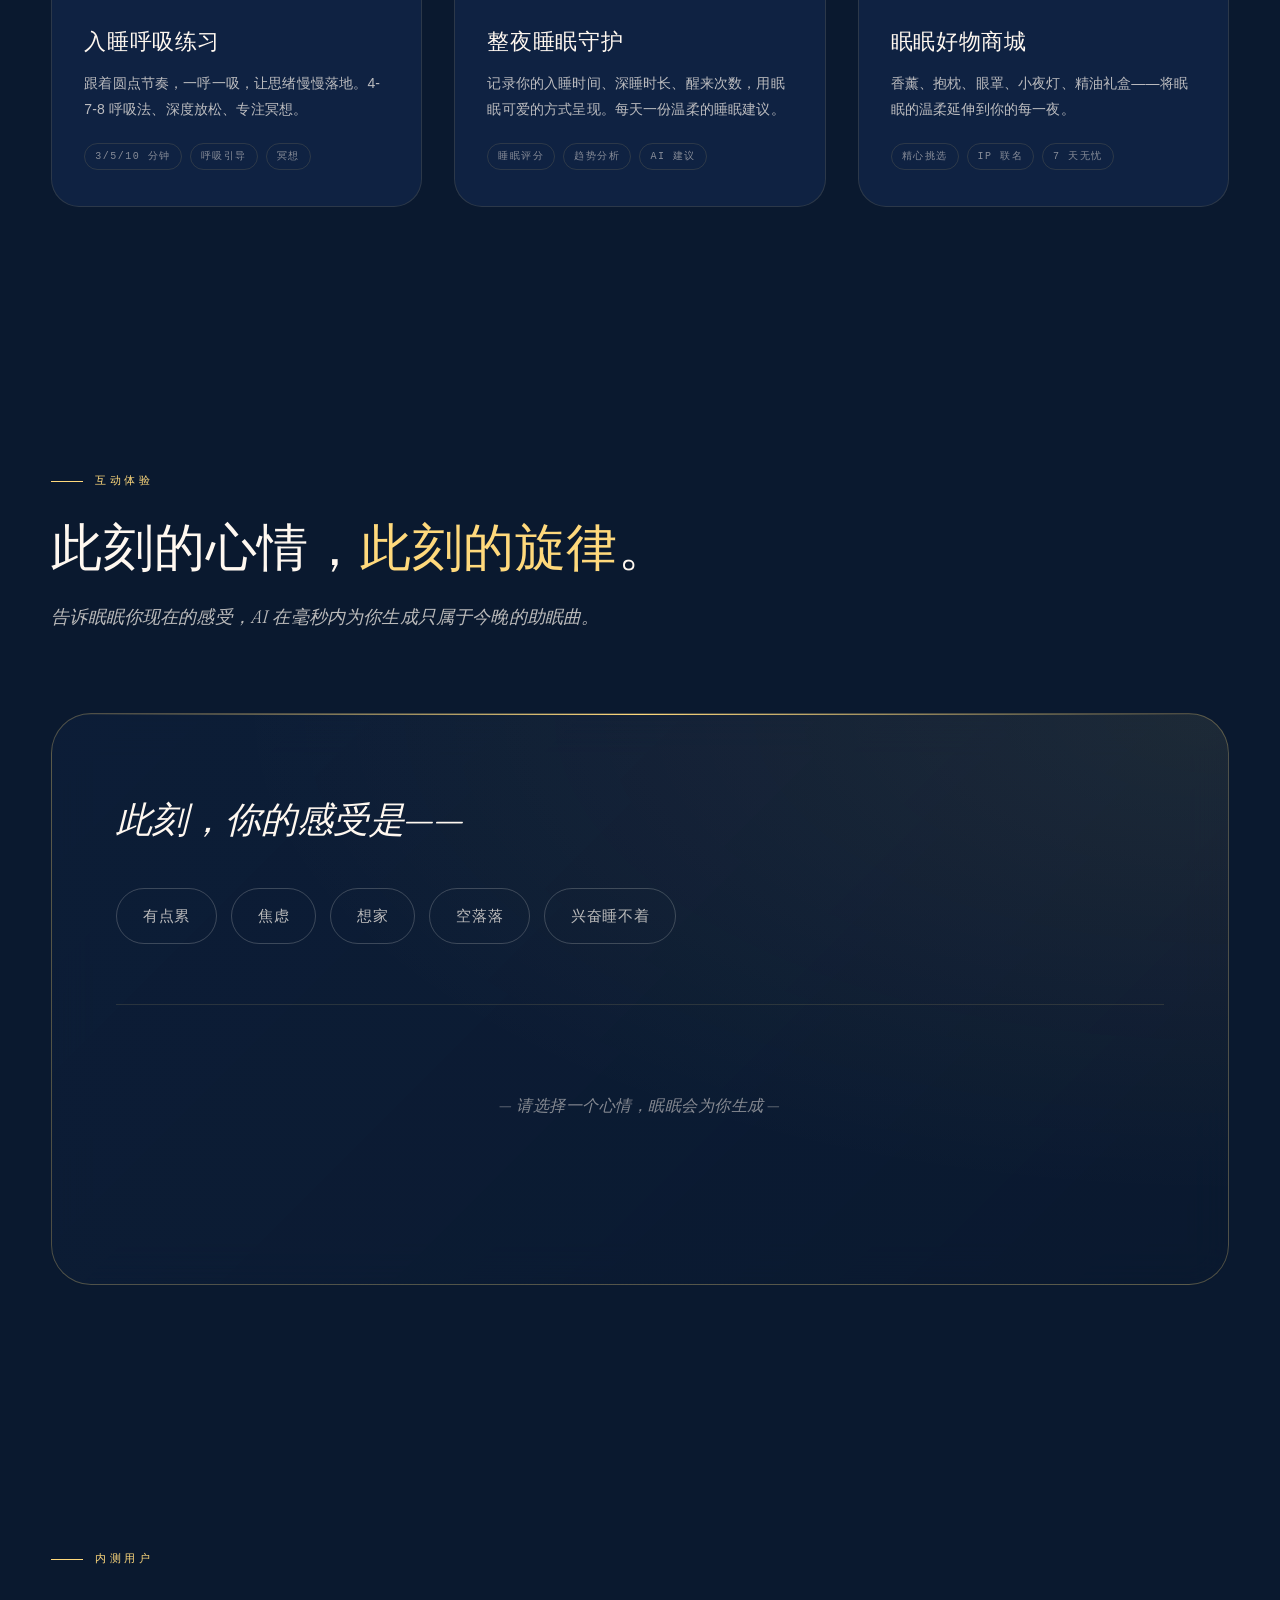
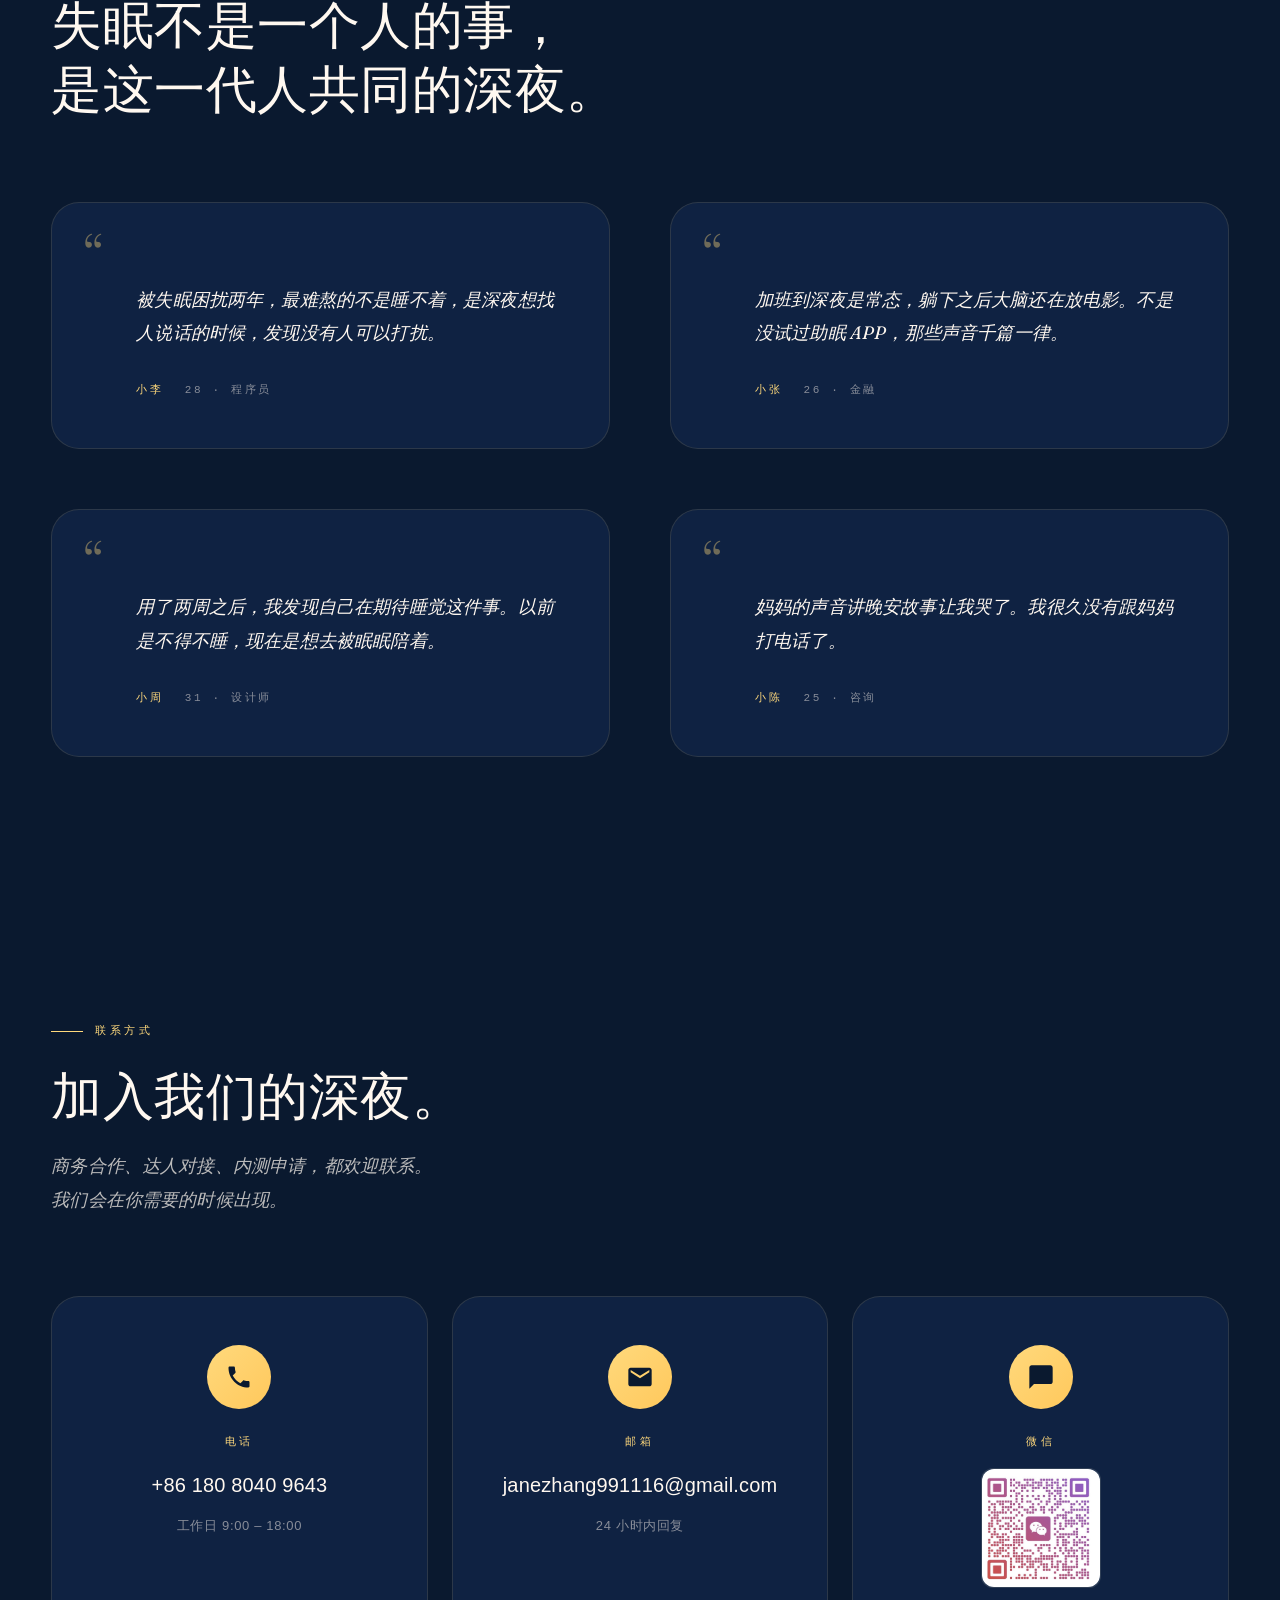
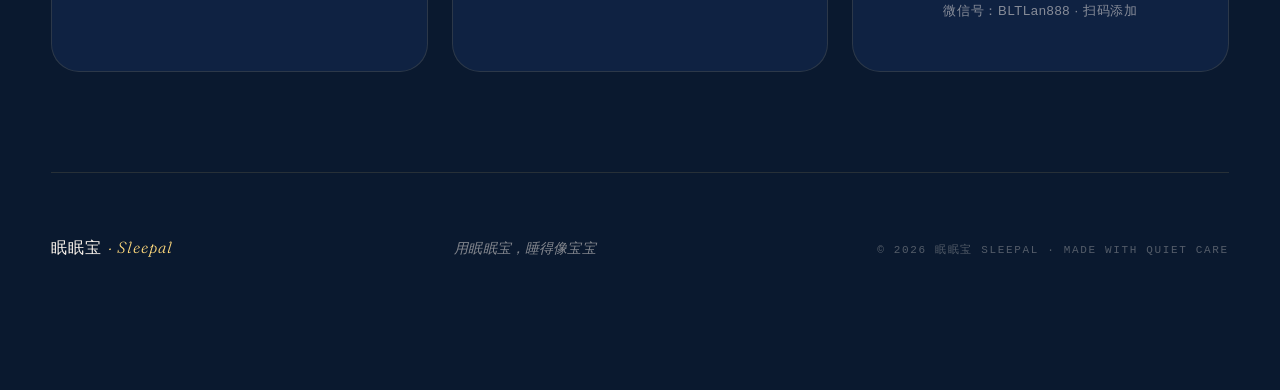
==== commit 45bc8bd2: "Add interactive Sleepal feature pages" ====
--- a/mianmianbao/index.html
+++ b/mianmianbao/index.html
@@ -196,6 +196,7 @@
 
 .features-grid { display: grid; grid-template-columns: repeat(3, 1fr); gap: 32px; }
 .feature-card { border-radius: var(--radius-lg); overflow: hidden; background: var(--bg-card); border: 1px solid var(--border-subtle); transition: transform var(--duration) var(--ease), background var(--duration) var(--ease), border-color var(--duration) var(--ease), box-shadow var(--duration) var(--ease); cursor: pointer; position: relative; }
+.feature-card { display: block; color: inherit; text-decoration: none; }
 .feature-card:hover { transform: translateY(-6px); border-color: var(--border-strong); box-shadow: var(--shadow-card-hover); }
 .feature-visual { position: relative; aspect-ratio: 16 / 10; overflow: hidden; display: flex; align-items: center; justify-content: center; }
 .feature-visual::before { content: ""; position: absolute; inset: 0; opacity: 0.9; }
@@ -723,9 +724,12 @@
 
   const fg = document.getElementById('features-grid');
   fg.innerHTML = '';
+  const featurePages = ['sound.html', 'music.html', 'chat.html', 'breathe.html', 'report.html', 'shop.html'];
   d.features.forEach((f, i) => {
-    const el = document.createElement('article');
+    const el = document.createElement('a');
     el.className = 'feature-card reveal';
+    el.href = 'features/' + featurePages[i];
+    el.setAttribute('aria-label', f.title + '，查看功能详情');
     el.style.transitionDelay = (i * 0.05) + 's';
     el.innerHTML = '<div class="feature-visual"><div class="feature-badge">' + f.badge + '</div><div class="feature-icon"><svg><use href="#' + f.icon + '"/></svg></div></div><div class="feature-info"><h4 class="feature-title">' + f.title + '</h4><p class="feature-desc">' + f.desc + '</p><div class="feature-tags">' + f.tags.map(t => '<span class="feature-tag">' + t + '</span>').join('') + '</div></div>';
     fg.appendChild(el);
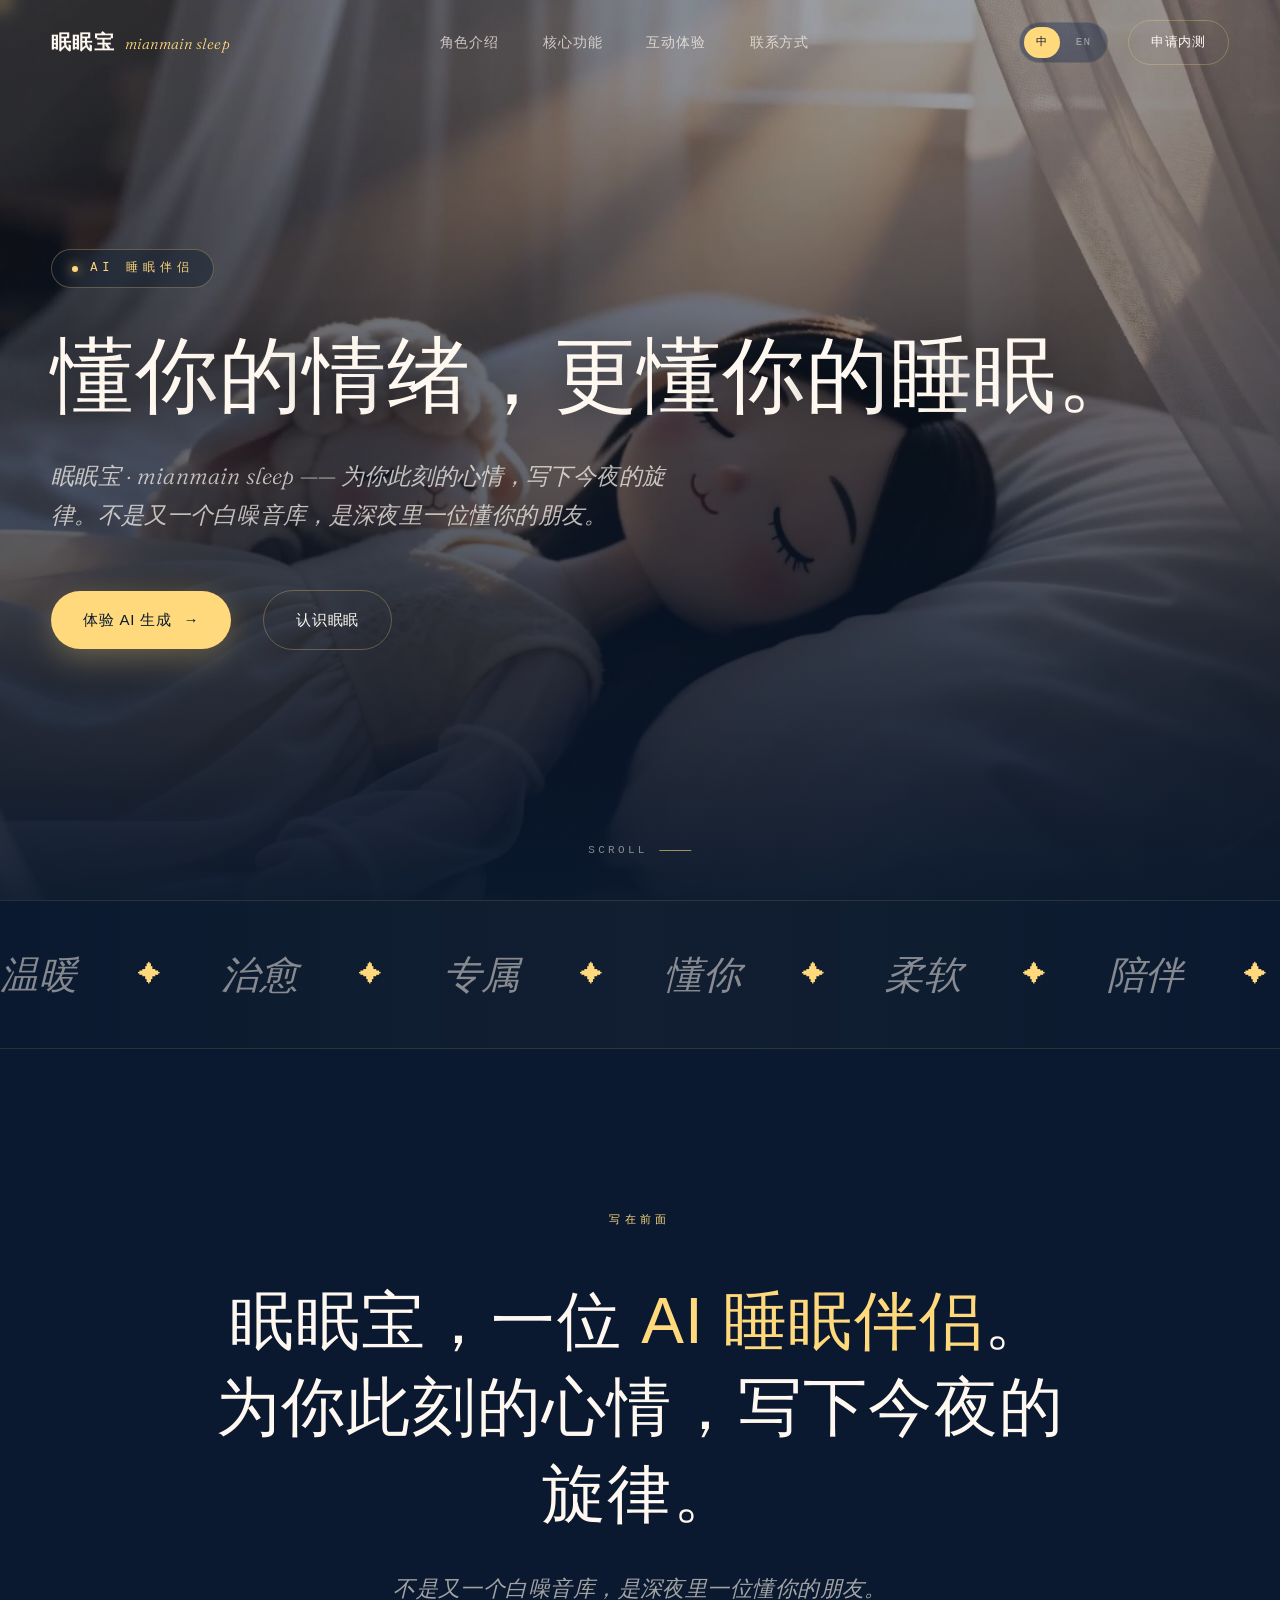
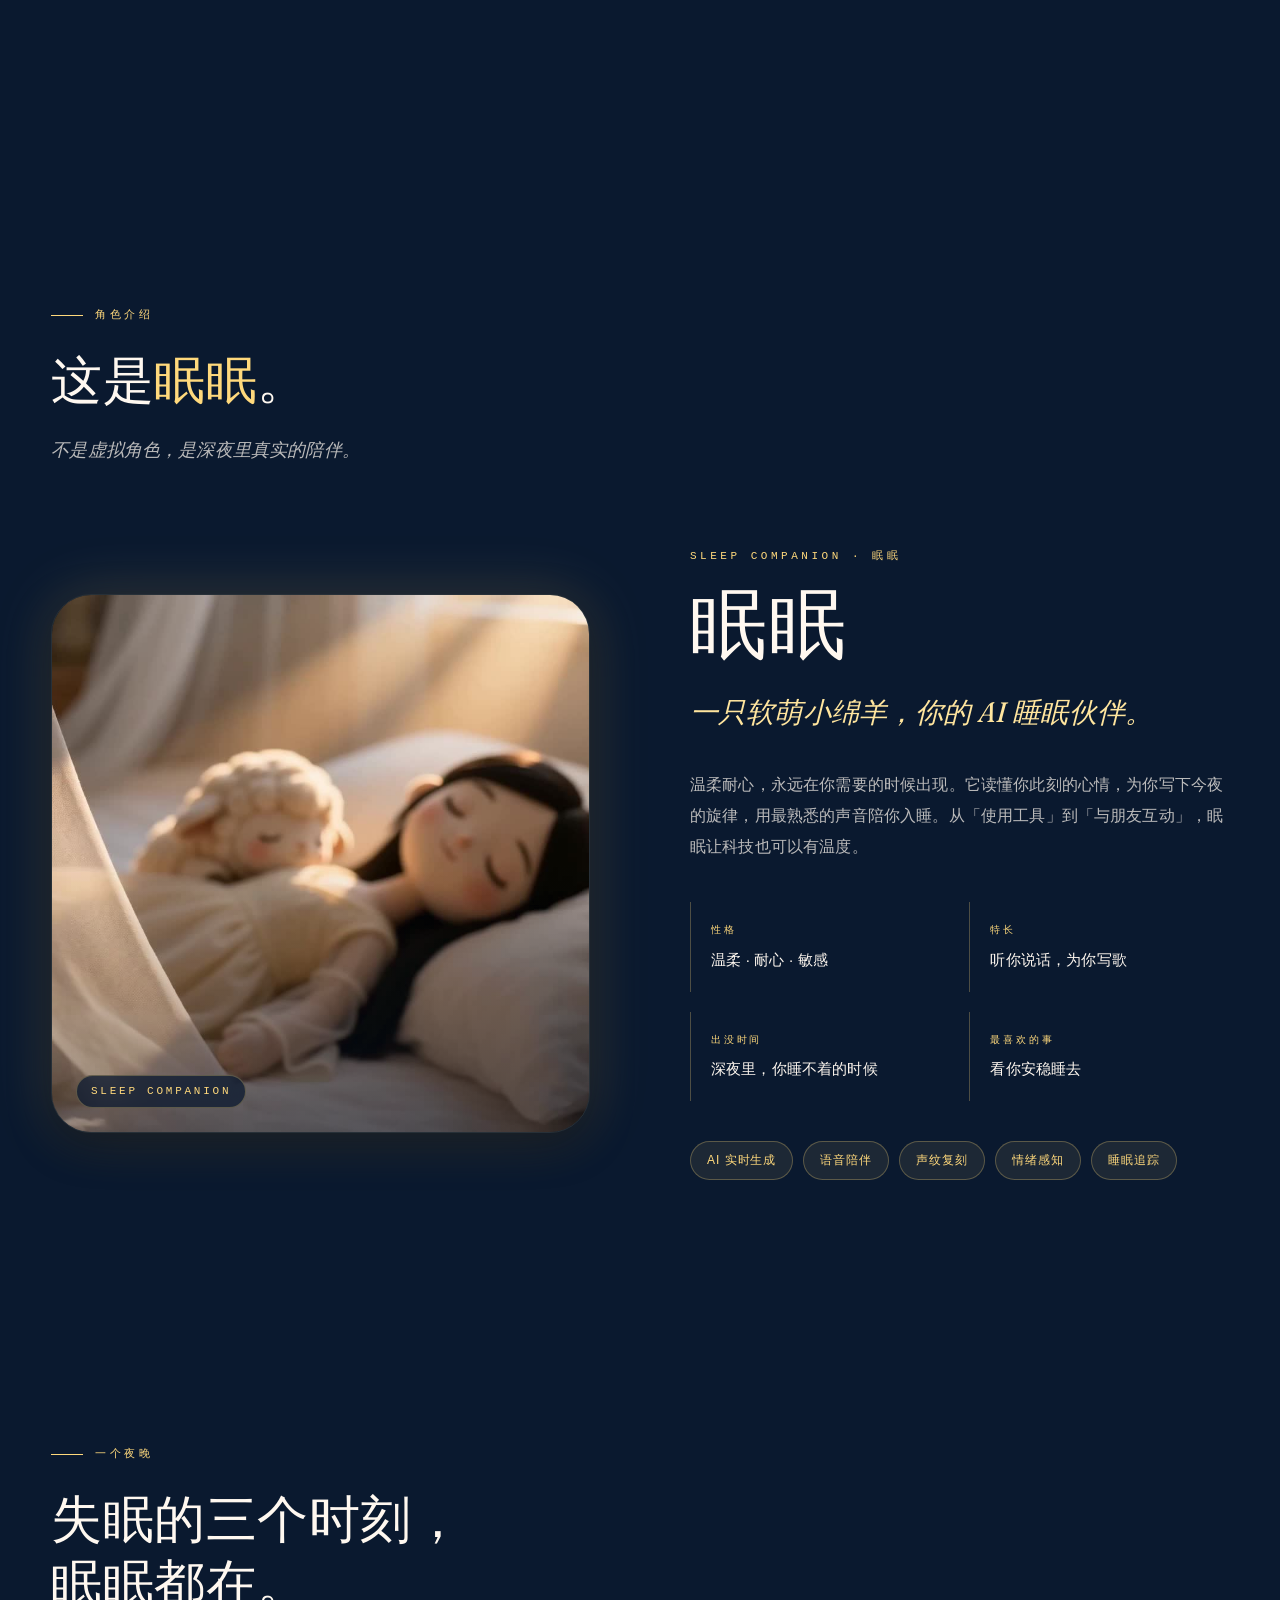
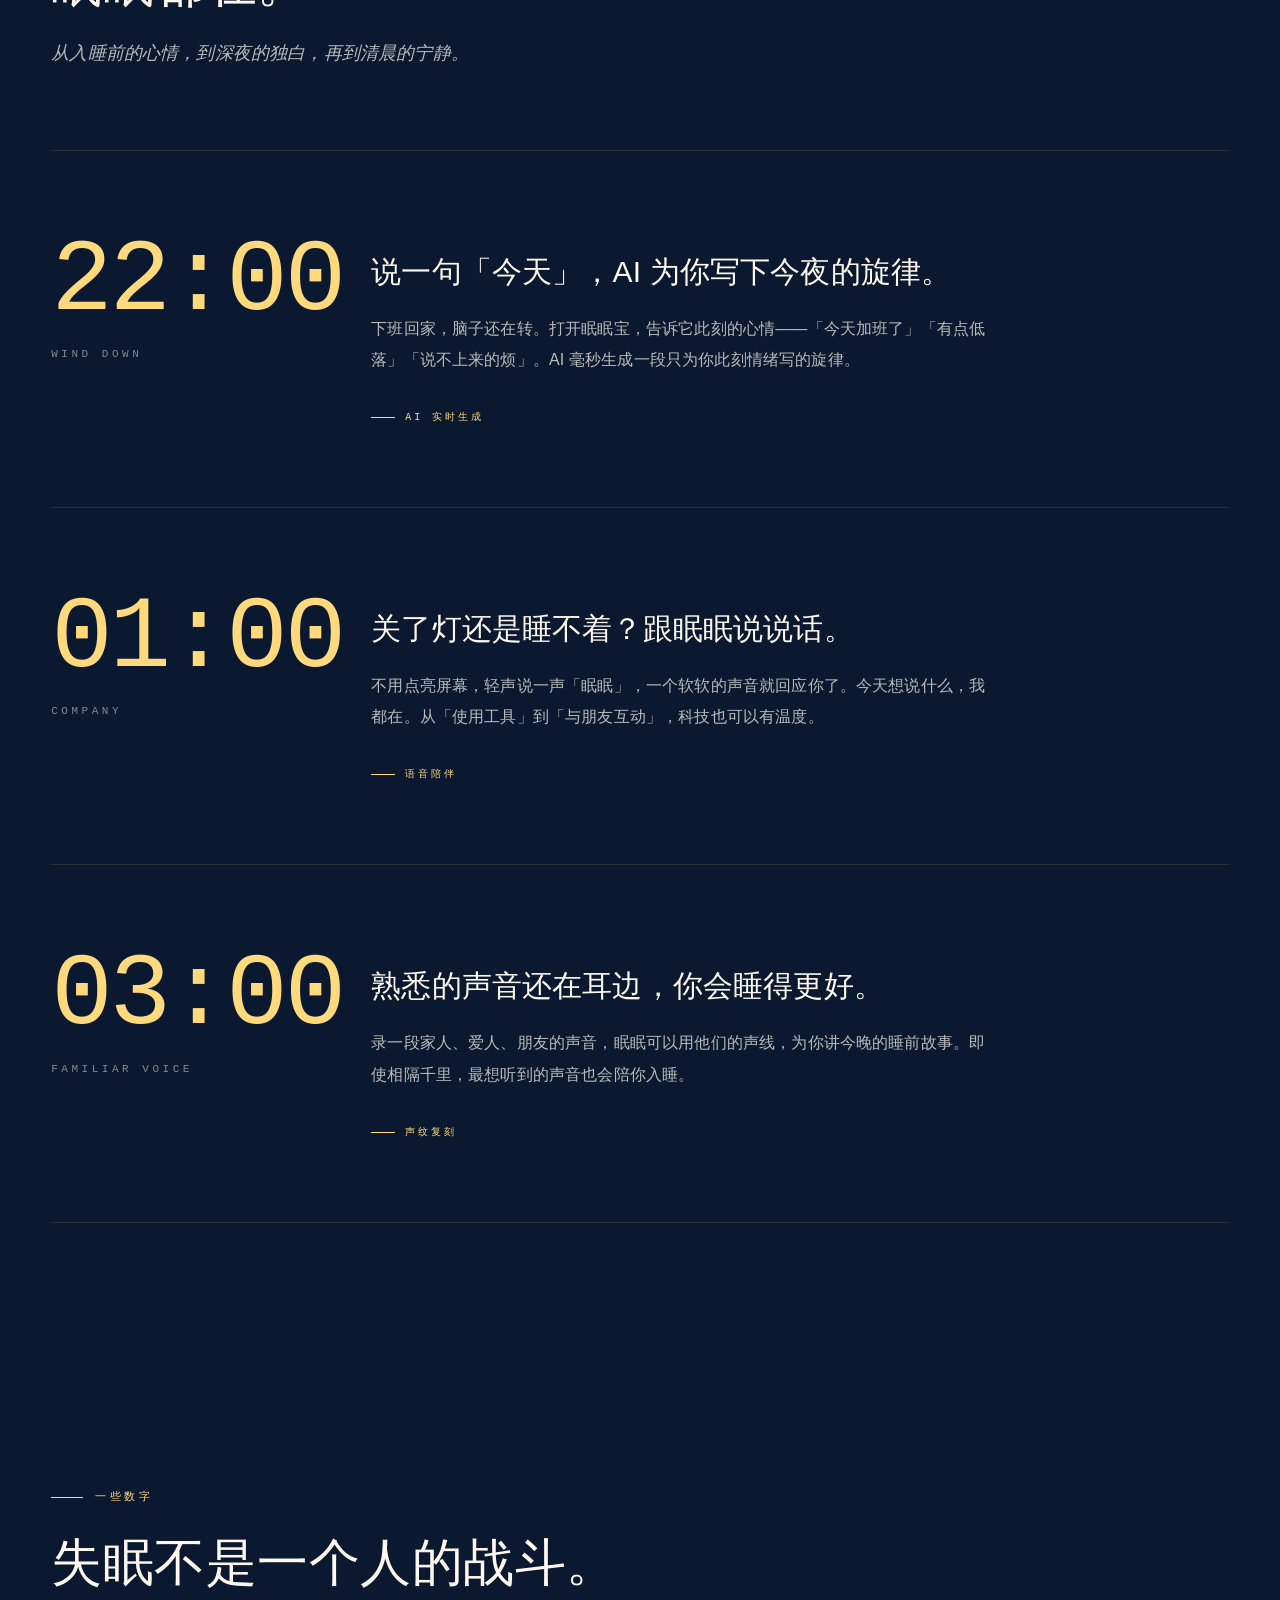
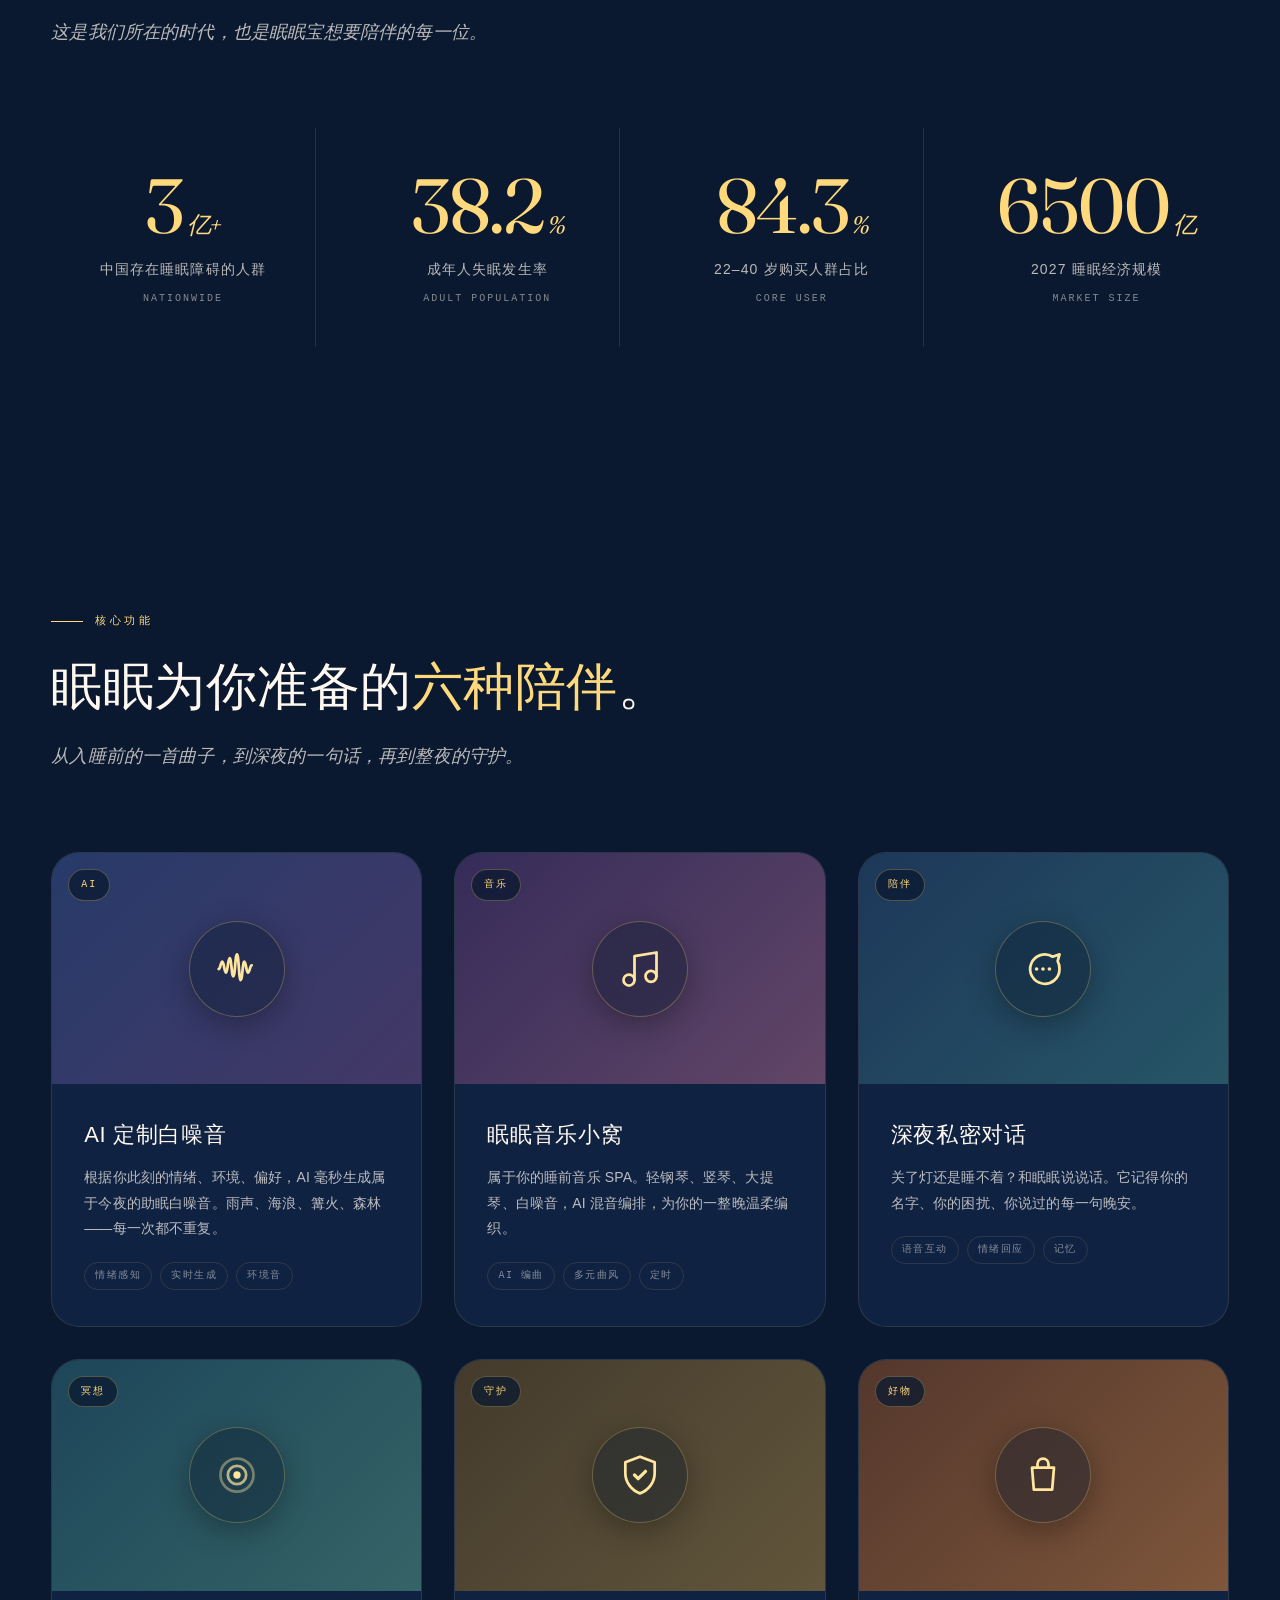
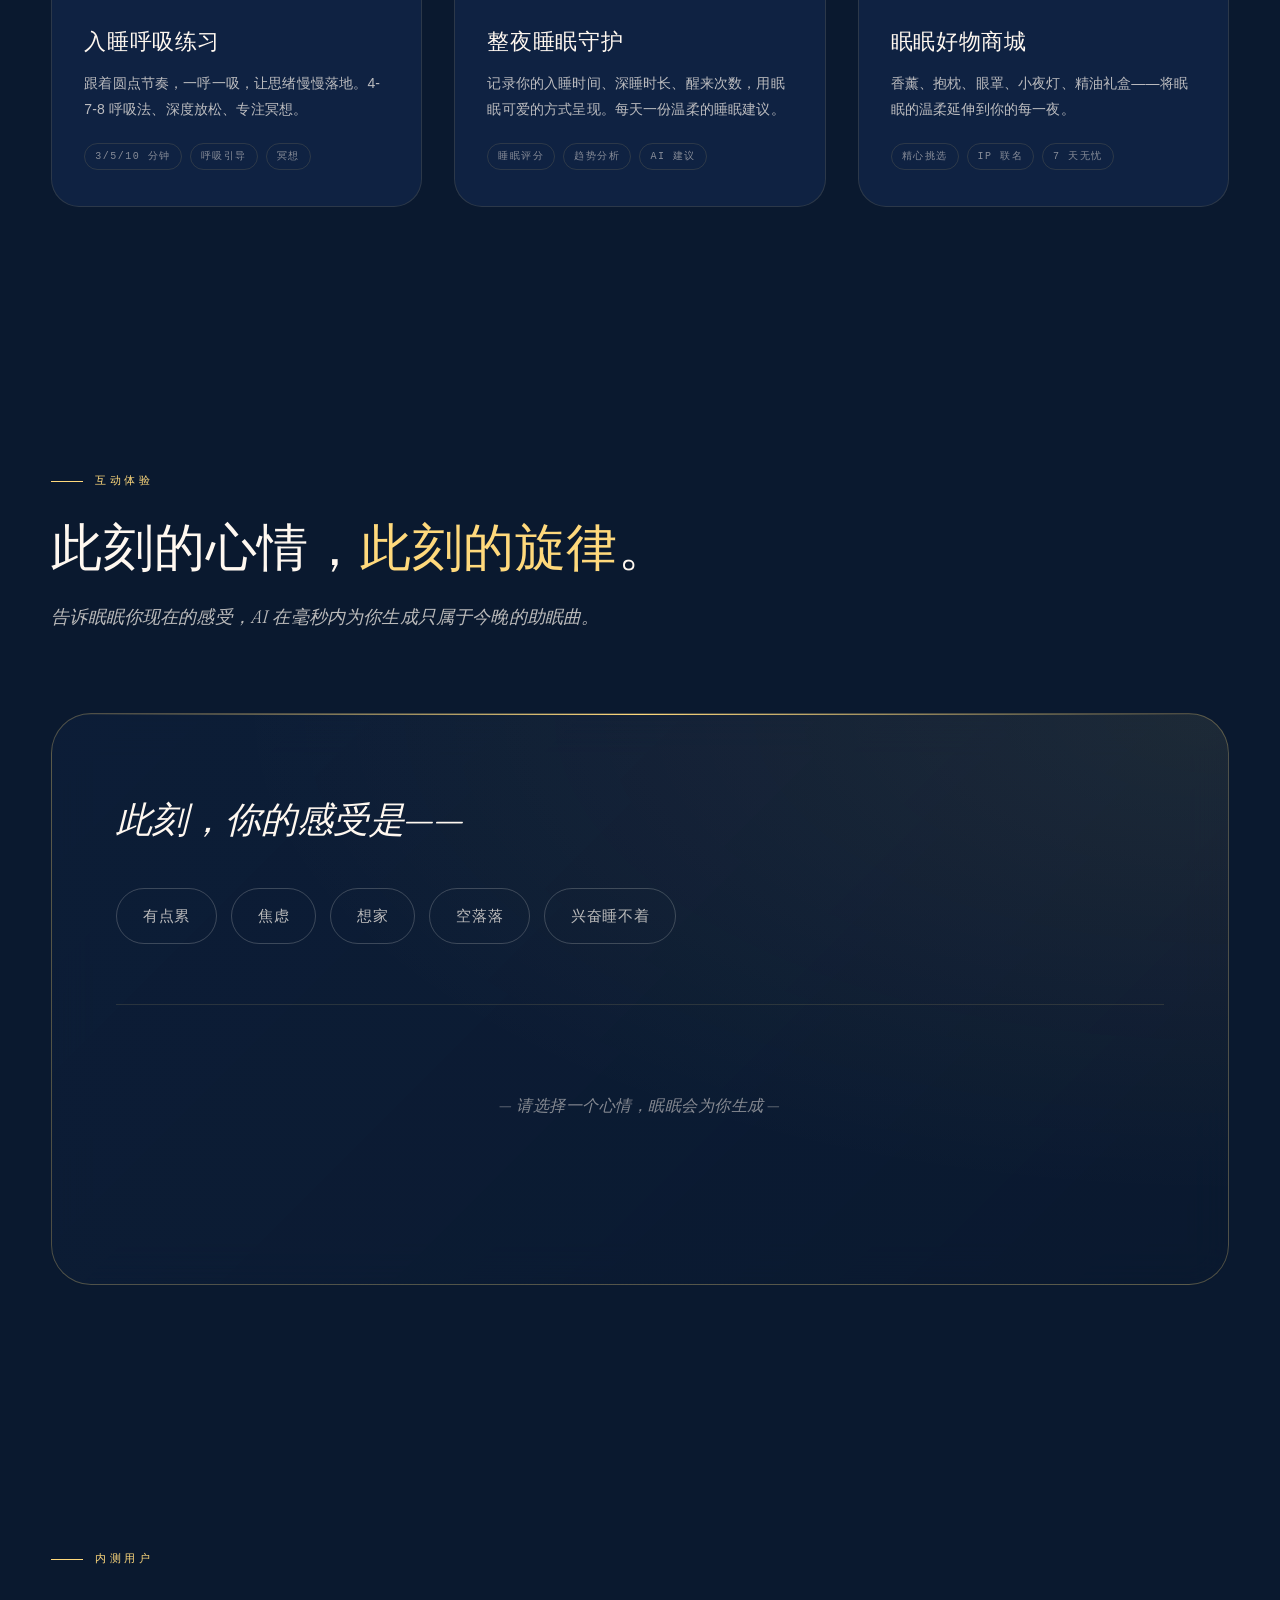
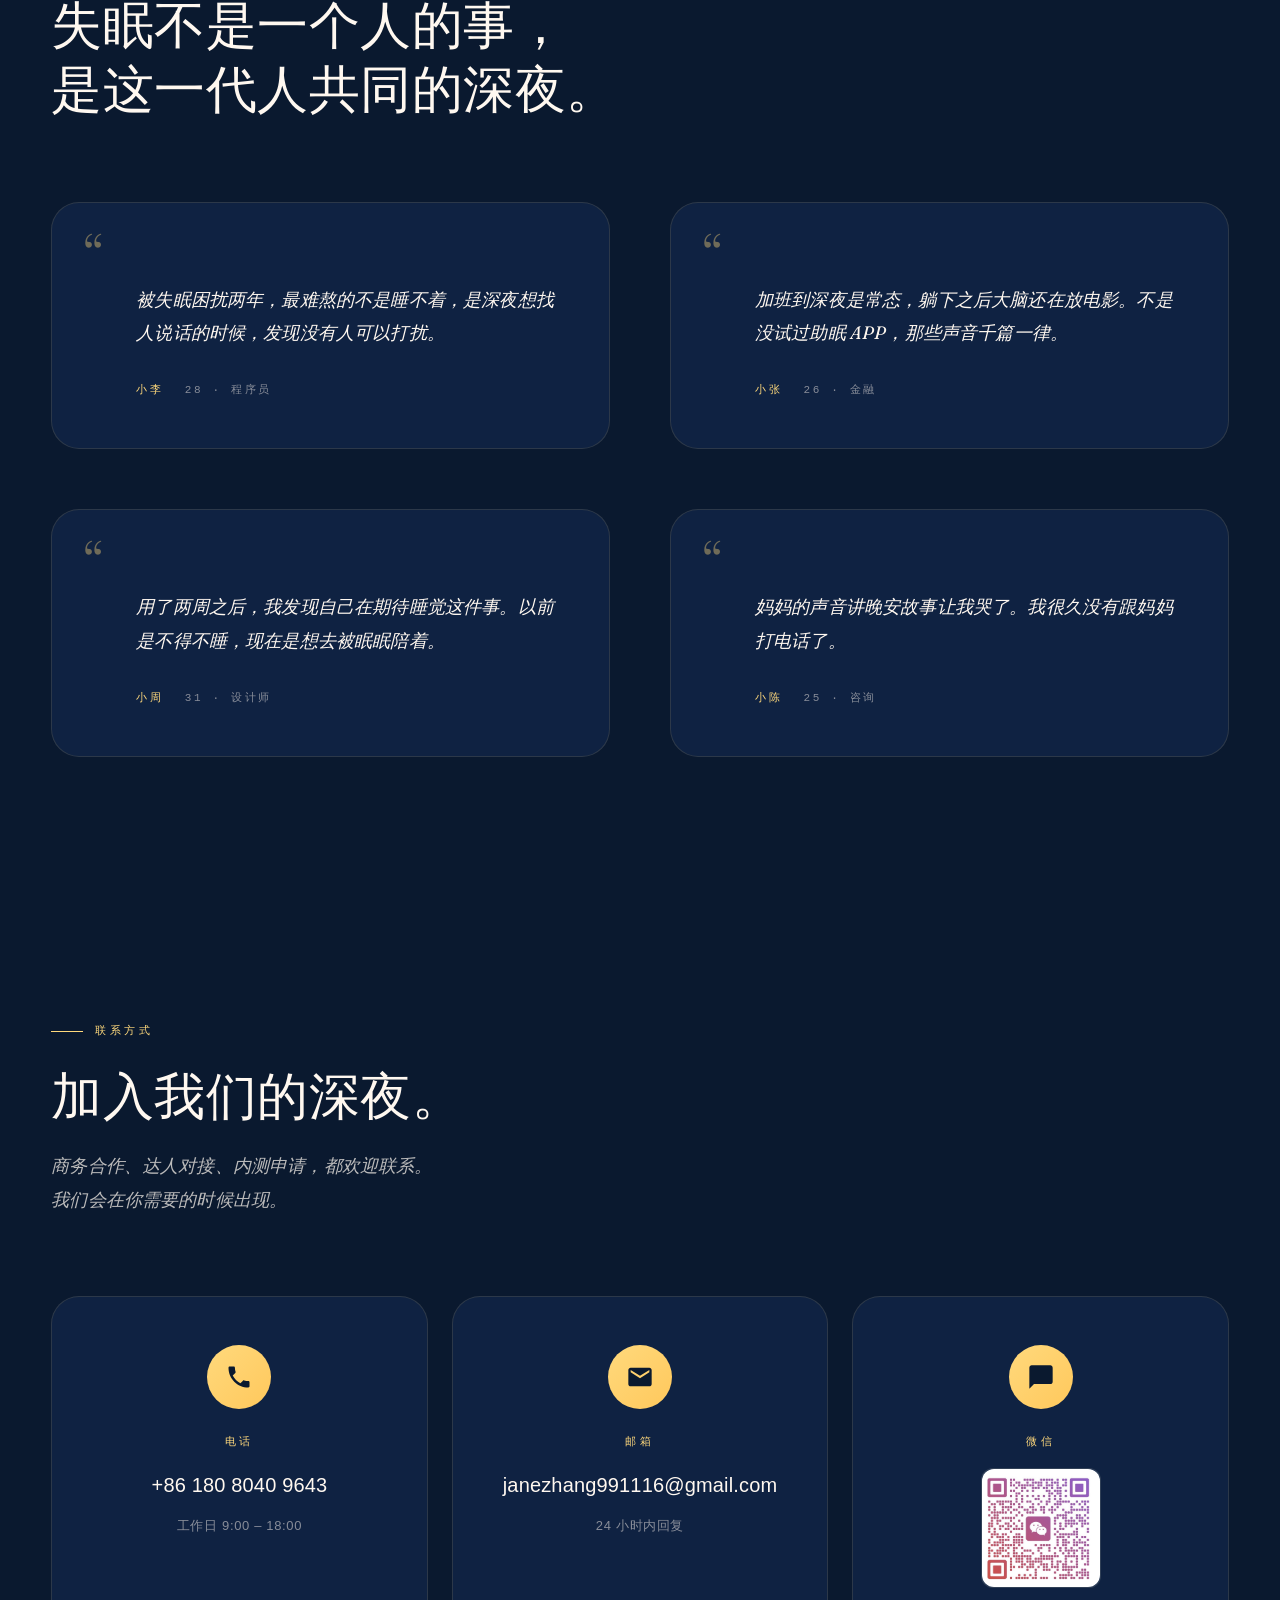
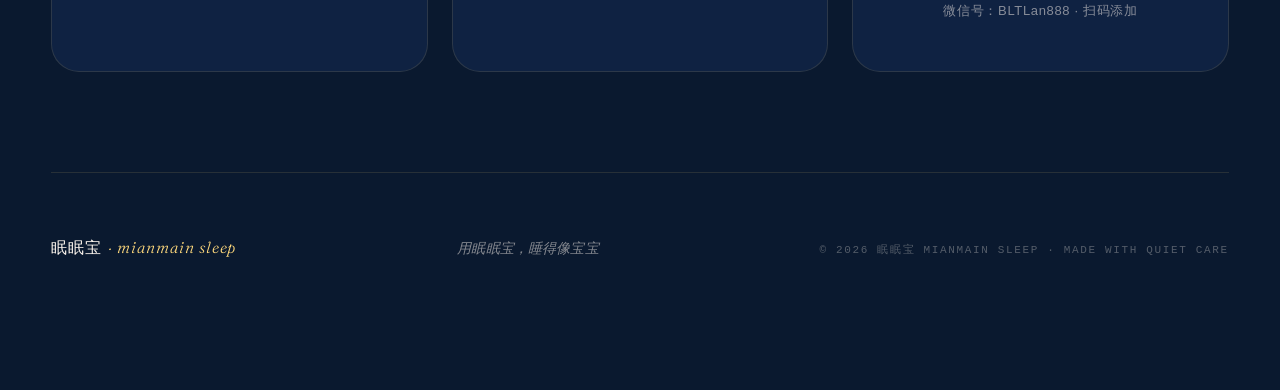
==== commit 16097586: "Rename Sleepal brand to mianmain sleep" ====
--- a/mianmianbao/index.html
+++ b/mianmianbao/index.html
@@ -4,7 +4,7 @@
 <meta charset="UTF-8">
 <meta name="viewport" content="width=device-width, initial-scale=1.0, viewport-fit=cover">
 <meta name="theme-color" content="#0A192F">
-<title>眠眠宝 Sleepal · AI 睡眠伴侣</title>
+<title>眠眠宝 mianmain sleep · AI 睡眠伴侣</title>
 <link rel="icon" type="image/svg+xml" href="favicon.svg">
 <link rel="preconnect" href="https://fonts.googleapis.com">
 <link rel="preconnect" href="https://fonts.gstatic.com" crossorigin>
@@ -364,7 +364,7 @@
   <div class="nav-inner">
     <a href="#top" class="nav-brand">
       <span class="nav-brand-cn" data-i18n="brand">眠眠宝</span>
-      <span class="nav-brand-en">Sleepal</span>
+      <span class="nav-brand-en">mianmain sleep</span>
     </a>
     <ul class="nav-items">
       <li><a href="#character" data-i18n="nav_character">角色介绍</a></li>
@@ -415,7 +415,7 @@
     <div class="char-showcase">
       <div class="char-frame reveal" id="char-frame">
         <div class="char-frame-glow"></div>
-        <img class="char-frame-img" src="mianmian-scene.jpg" alt="眠眠 · Sleepal">
+        <img class="char-frame-img" src="mianmian-scene.jpg" alt="眠眠 · mianmain sleep">
         <div class="char-frame-overlay"></div>
         <div class="char-frame-tag" data-i18n="char_tag">SLEEP COMPANION</div>
       </div>
@@ -541,9 +541,9 @@
       </div>
     </div>
     <footer class="footer">
-      <div class="footer-brand"><span data-i18n="brand">眠眠宝</span><span class="footer-brand-en">· Sleepal</span></div>
+      <div class="footer-brand"><span data-i18n="brand">眠眠宝</span><span class="footer-brand-en">· mianmain sleep</span></div>
       <div class="footer-slogan" data-i18n="slogan">用眠眠宝，睡得像宝宝</div>
-      <div class="footer-meta" data-i18n="footer_meta">© 2026 Sleepal · Made with quiet care</div>
+      <div class="footer-meta" data-i18n="footer_meta">© 2026 mianmain sleep · Made with quiet care</div>
     </footer>
   </div>
 </section>
@@ -554,7 +554,7 @@
     brand: "眠眠宝", slogan: "用眠眠宝，睡得像宝宝",
     nav_character: "角色介绍", nav_features: "核心功能", nav_interactive: "互动体验", nav_contact: "联系方式", nav_cta: "申请内测",
     hero_eyebrow: "AI 睡眠伴侣", hero_title: "懂你的情绪，更懂你的睡眠。",
-    hero_subtitle: "眠眠宝 · Sleepal —— 为你此刻的心情，写下今夜的旋律。不是又一个白噪音库，是深夜里一位懂你的朋友。",
+    hero_subtitle: "眠眠宝 · mianmain sleep —— 为你此刻的心情，写下今夜的旋律。不是又一个白噪音库，是深夜里一位懂你的朋友。",
     hero_cta_1: "体验 AI 生成", hero_cta_2: "认识眠眠",
     marquee: ["温暖", "治愈", "专属", "懂你", "柔软", "陪伴", "安心", "私密"],
     manifesto_mark: "写在前面",
@@ -610,17 +610,17 @@
     contact_phone_label: "电话", contact_phone_note: "工作日 9:00 – 18:00",
     contact_mail_label: "邮箱", contact_mail_note: "24 小时内回复",
     contact_wx_label: "微信", contact_wx_note: "扫码添加官方微信",
-    footer_meta: "© 2026 眠眠宝 Sleepal · Made with quiet care"
+    footer_meta: "© 2026 眠眠宝 mianmain sleep · Made with quiet care"
   },
   en: {
-    brand: "Sleepal", slogan: "Sleep like a baby, with Sleepal",
+    brand: "mianmain sleep", slogan: "Sleep softly, with mianmain sleep",
     nav_character: "About", nav_features: "Features", nav_interactive: "Try It", nav_contact: "Contact", nav_cta: "Join beta",
     hero_eyebrow: "AI Sleep Companion", hero_title: "Reads your mood. Knows your sleep.",
-    hero_subtitle: "Sleepal — for your mood tonight, a melody tonight. Not another white-noise library. A friend in the dark hours who actually gets you.",
+    hero_subtitle: "mianmain sleep — for your mood tonight, a melody tonight. Not another white-noise library. A friend in the dark hours who actually gets you.",
     hero_cta_1: "Try the AI", hero_cta_2: "Meet Mianmian",
     marquee: ["Warm", "Healing", "Yours", "Understands", "Soft", "Company", "Comfort", "Private"],
     manifesto_mark: "A Note",
-    manifesto_line: 'Sleepal, an <em>AI sleep companion</em>.<br>For your mood tonight, a melody tonight.',
+    manifesto_line: 'mianmain sleep, an <em>AI sleep companion</em>.<br>For your mood tonight, a melody tonight.',
     manifesto_sub: "Not another white-noise library. A friend in the dark hours who gets you.",
     char_eyebrow: "About", char_title: "Meet <em>Mianmian</em>.", char_lead: "Not a virtual character. Real company for the darker hours.",
     char_tag: "SLEEP COMPANION", char_role: "Sleep Companion · Mianmian", char_name: "Mianmian",
@@ -633,11 +633,11 @@
     char_features: ["Real-time AI", "Voice companion", "Voice cloning", "Emotion aware", "Sleep tracking"],
     moments_eyebrow: "One night", moments_title: "Three moments of a sleepless night.<br>Mianmian, all three.", moments_lead: "From the mood before sleep, to the late-night monologue, to the quiet of dawn.",
     moments: [
-      { time: "22:00", label: "Wind Down", head: "Say a word about your day. AI writes tonight's melody.", body: "You're home from work. Your mind is still going. Open Sleepal and tell it how you feel — 'worked late', 'a little down', 'restless'. The AI composes a piece made only for this moment.", tag: "REAL-TIME AI" },
+      { time: "22:00", label: "Wind Down", head: "Say a word about your day. AI writes tonight's melody.", body: "You're home from work. Your mind is still going. Open mianmain sleep and tell it how you feel — 'worked late', 'a little down', 'restless'. The AI composes a piece made only for this moment.", tag: "REAL-TIME AI" },
       { time: "01:00", label: "Company", head: "Lights out, still awake? Talk to Mianmian.", body: "You don't need to unlock your phone. Whisper 'Mianmian' — a soft voice answers. Whatever you want to say tonight, I'm here. Not a tool. A companion.", tag: "VOICE COMPANION" },
       { time: "03:00", label: "Familiar Voice", head: "The right voice makes sleep easier.", body: "Record your family, your partner, a friend. Mianmian can use their voice to tell you tonight's bedtime story. Even across oceans, the voice you miss most can still see you off to sleep.", tag: "VOICE CLONING" }
     ],
-    stats_eyebrow: "The numbers", stats_title: "Insomnia isn't a solo experience.", stats_lead: "This is the world we live in, and everyone Sleepal is here to keep company.",
+    stats_eyebrow: "The numbers", stats_title: "Insomnia isn't a solo experience.", stats_lead: "This is the world we live in, and everyone mianmain sleep is here to keep company.",
     stats_1_label: "People in China with sleep disorders", stats_1_unit: "+",
     stats_2_label: "Adult insomnia rate",
     stats_3_label: "Buyers aged 22 to 40",
@@ -672,7 +672,7 @@
     contact_phone_label: "Phone", contact_phone_note: "Weekdays 9:00 – 18:00",
     contact_mail_label: "Email", contact_mail_note: "Reply within 24 hours",
     contact_wx_label: "WeChat", contact_wx_note: "Scan to add official WeChat",
-    footer_meta: "© 2026 Sleepal · Made with quiet care"
+    footer_meta: "© 2026 mianmain sleep · Made with quiet care"
   }
 };
 
@@ -808,10 +808,10 @@
     btns.forEach(x => x.classList.toggle('active', x === b));
     renderAll();
     bindInteractions();
-    try { localStorage.setItem('sleepal_lang', currentLang); } catch(e) {}
+    try { localStorage.setItem('mianmian_sleep_lang', currentLang); } catch(e) {}
   }));
   try {
-    const saved = localStorage.getItem('sleepal_lang');
+    const saved = localStorage.getItem('mianmian_sleep_lang');
     if (saved && I18N[saved]) {
       currentLang = saved;
       document.body.setAttribute('data-lang', saved);
